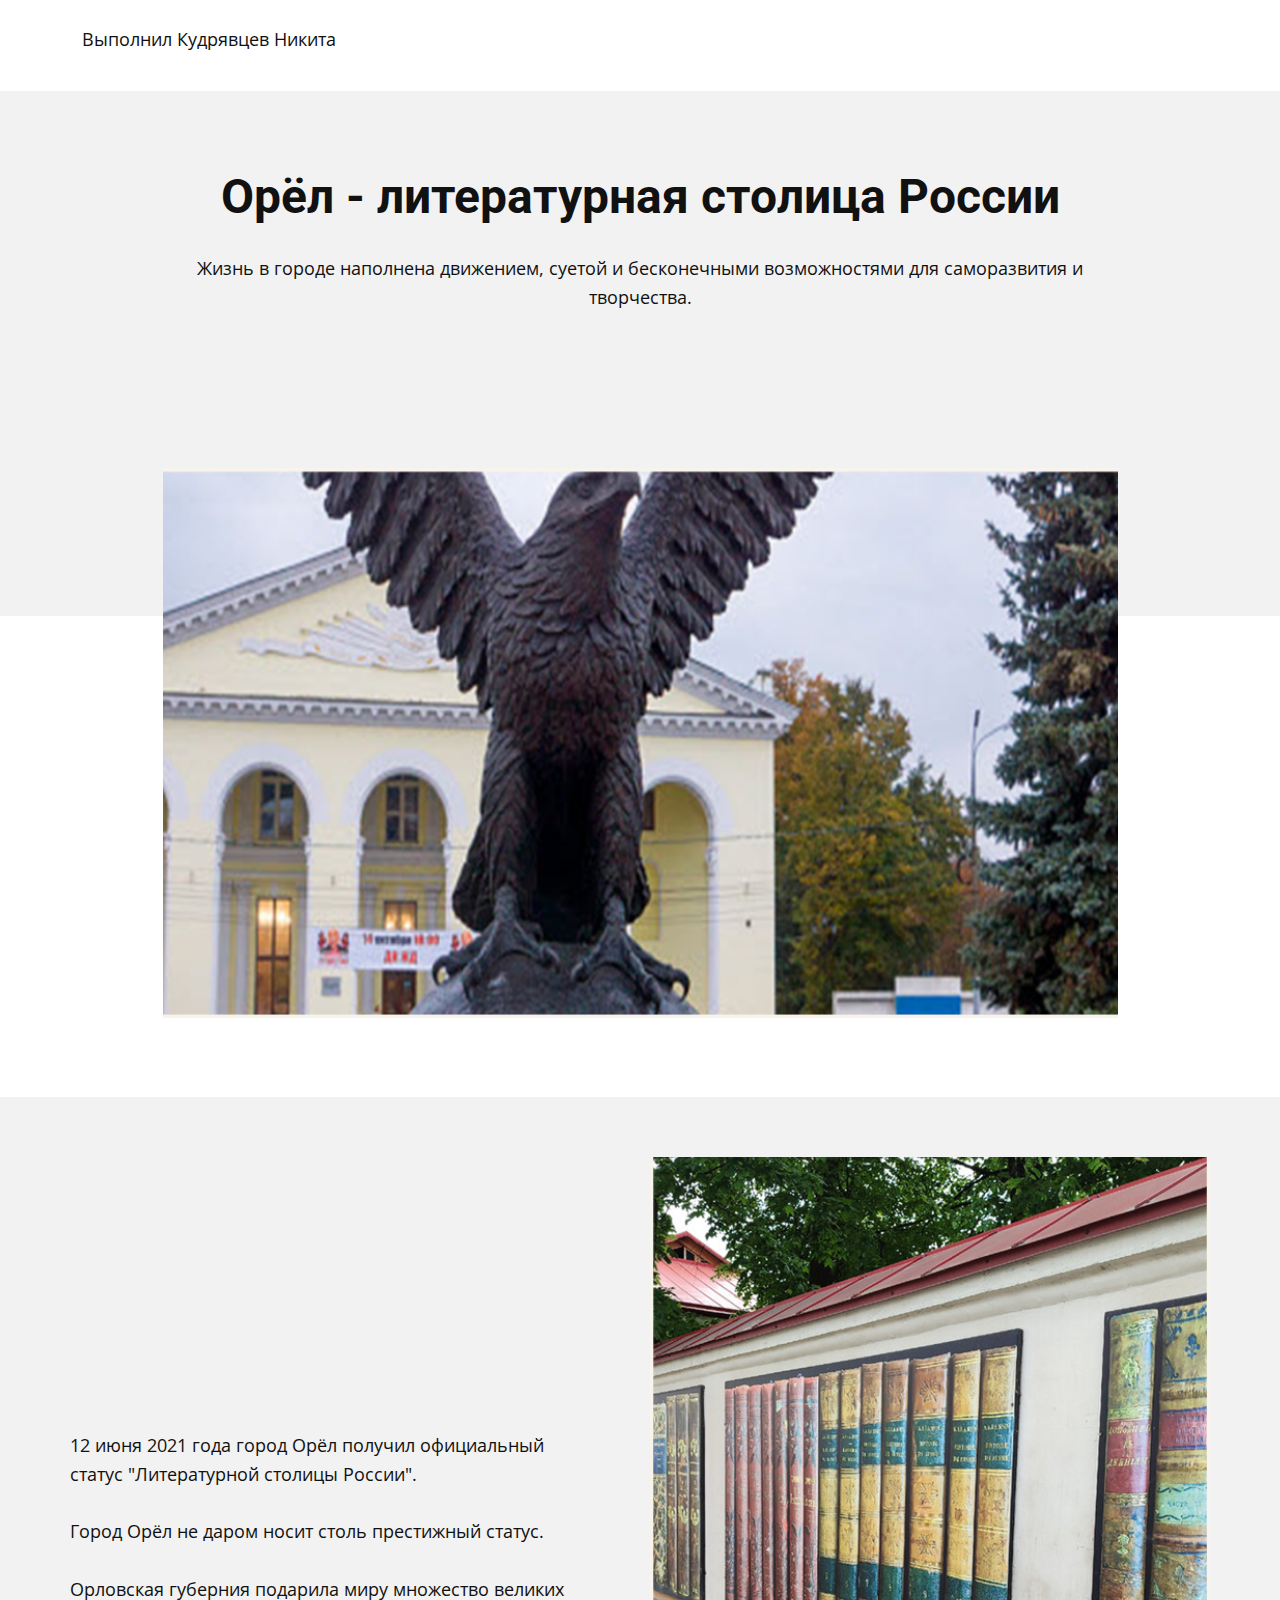
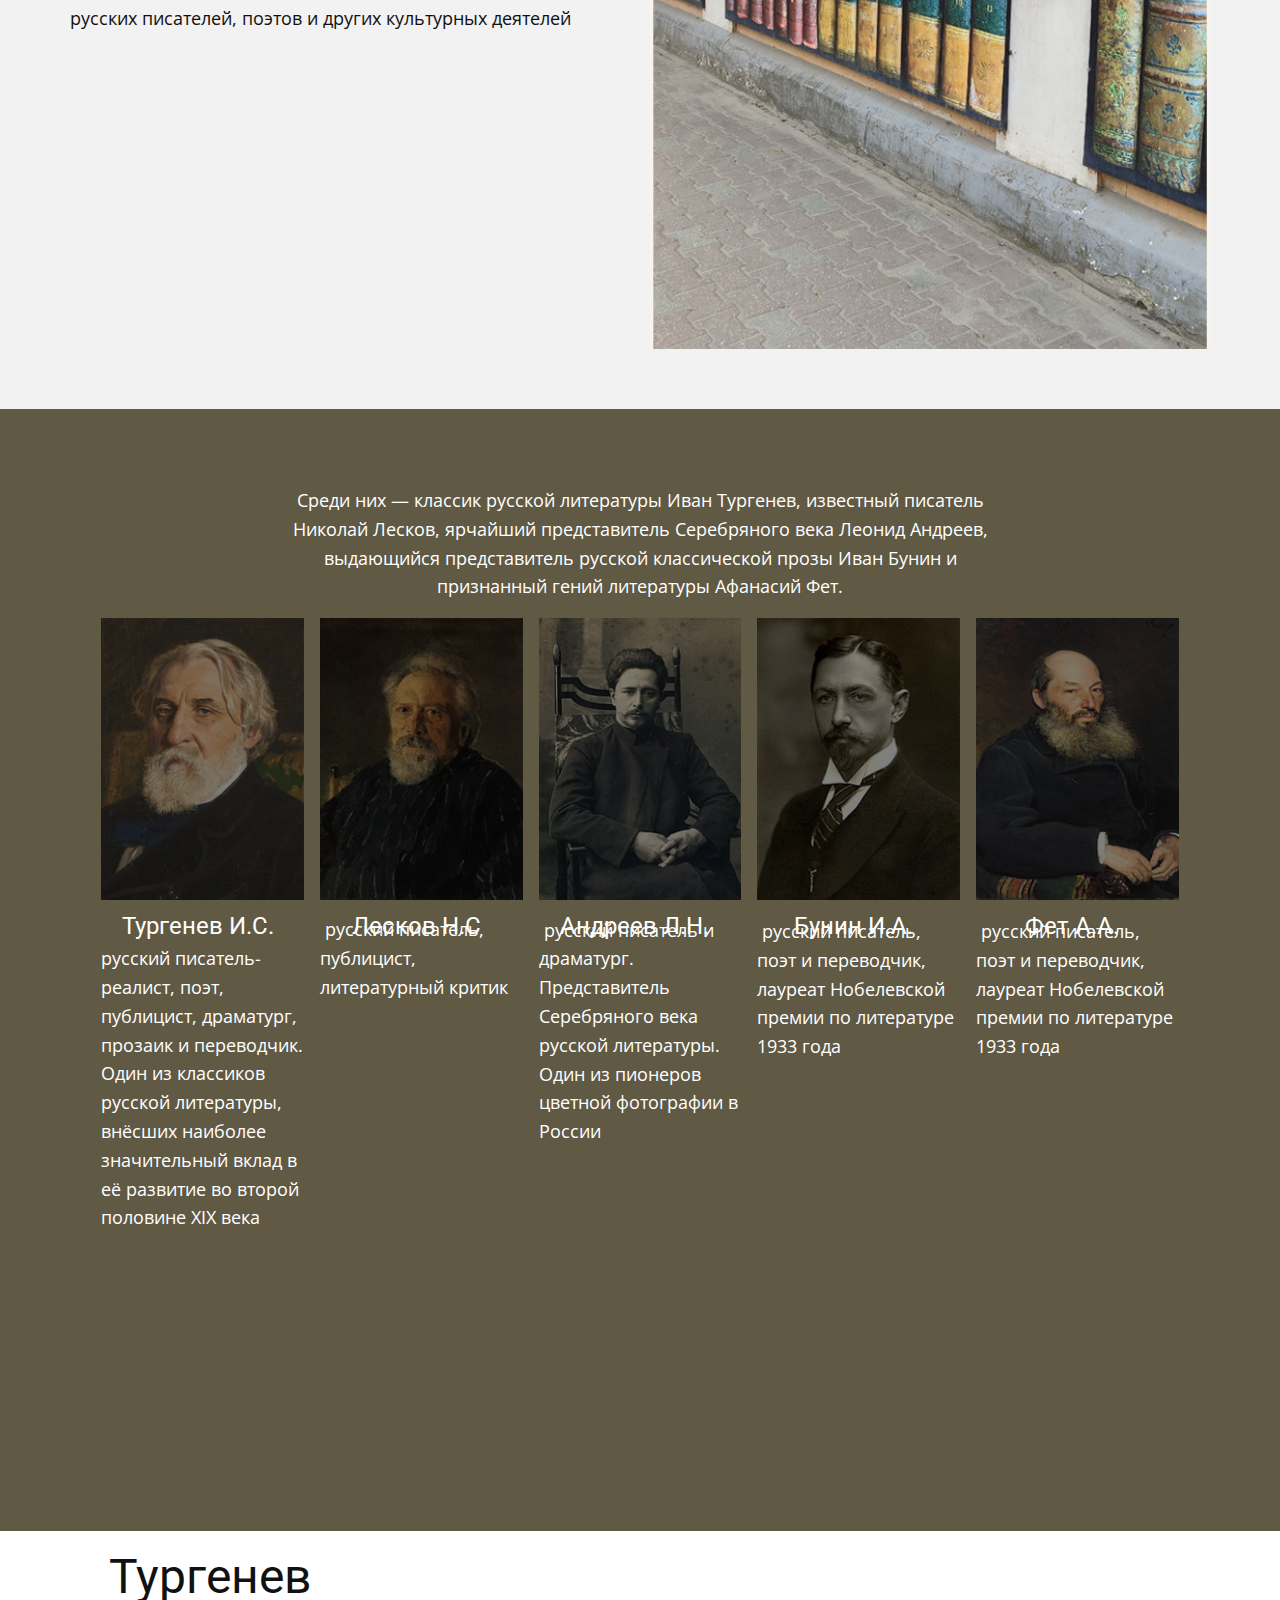
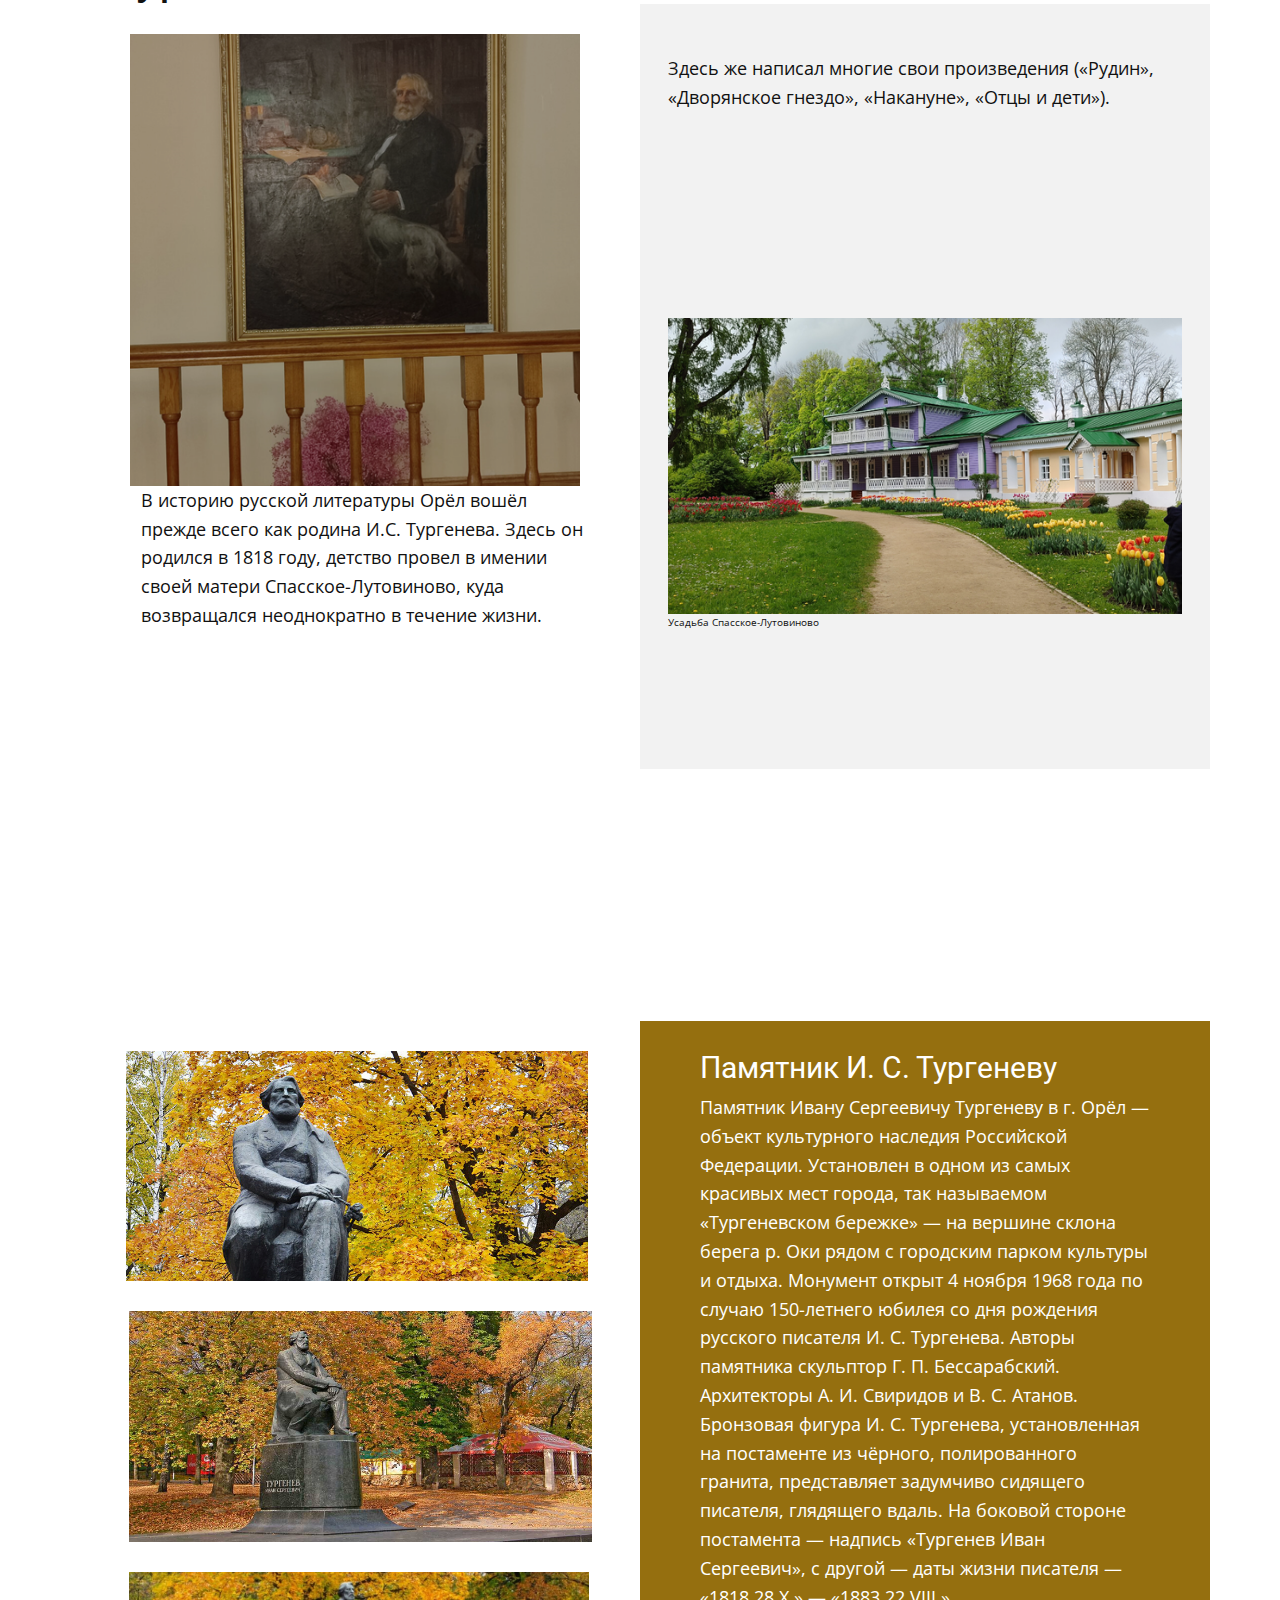
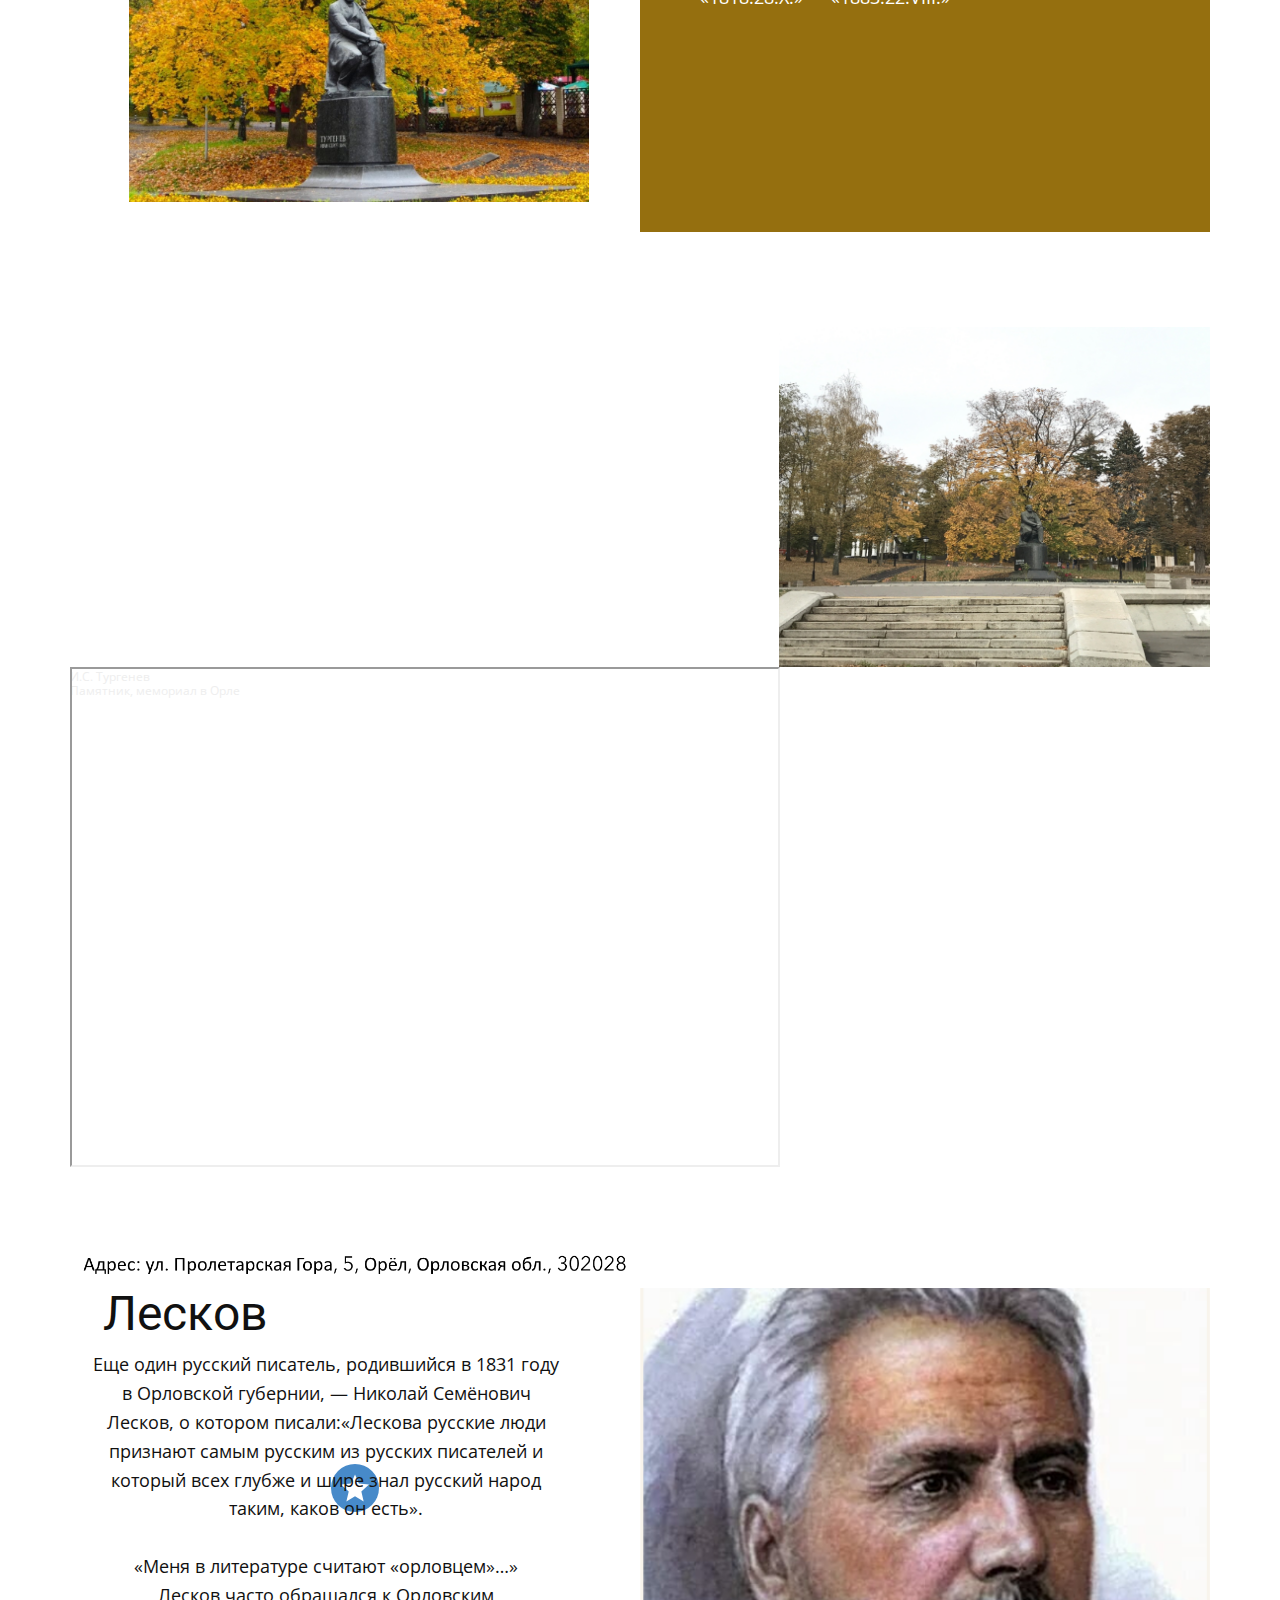
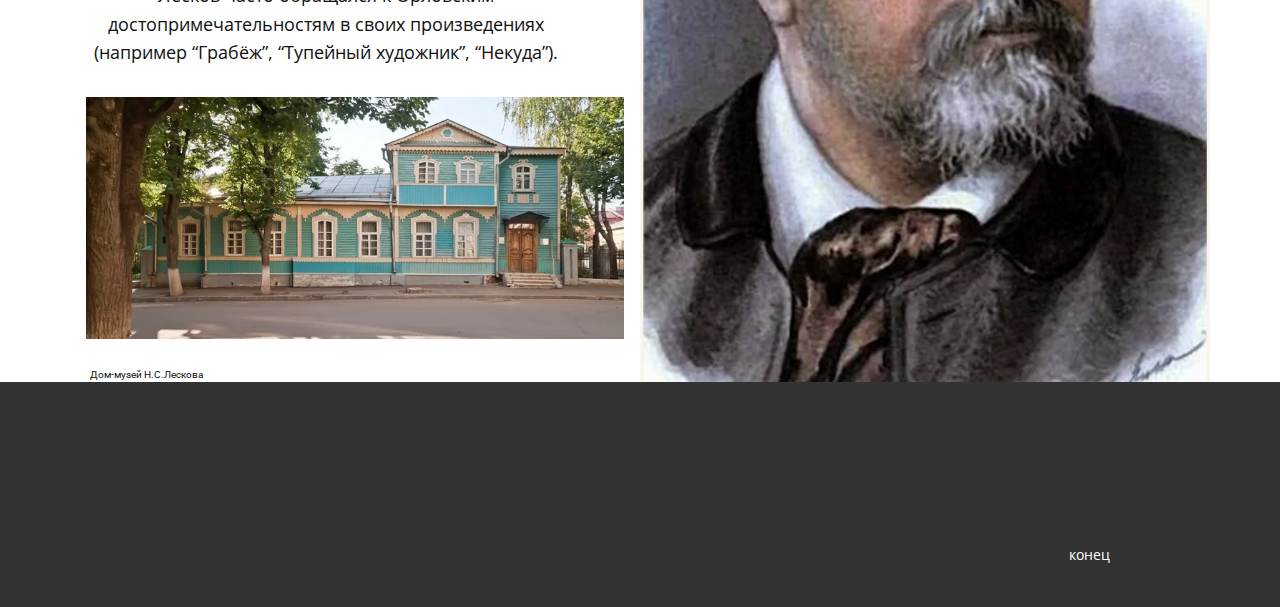
==== index.html @ 9ecb6147 "Add files via upload" ====
<!DOCTYPE html>
<html style="font-size: 16px;" lang="ru"><head>
    <meta name="viewport" content="width=device-width, initial-scale=1.0">
    <meta charset="utf-8">
    <meta name="keywords" content="Живой город, Городской пейзаж, Исторический центр, Testimonials, Key Features, Городские достопримечательности, Жизнь в городе, Уютный городок, Our Amazing Team, Our Clients, Get in touch">
    <meta name="description" content="">
    <title>Страница 2</title>
    <link rel="stylesheet" href="cc.css" media="screen">
<link rel="stylesheet" href="index.css" media="screen">
    <script class="u-script" type="text/javascript" src="jquery.js" defer=""></script>
    <script class="u-script" type="text/javascript" src="nicepage.js" defer=""></script>
    <meta name="generator" content="Nicepage 6.20.0, nicepage.com">
    <link id="u-theme-google-font" rel="stylesheet" href="https://fonts.googleapis.com/css?family=Roboto:100,100i,300,300i,400,400i,500,500i,700,700i,900,900i|Open+Sans:300,300i,400,400i,500,500i,600,600i,700,700i,800,800i">
    
    
    
    
    
    
    
    
    
    <script type="application/ld+json">{
		"@context": "http://schema.org",
		"@type": "Organization",
		"name": ""
}</script>
    <meta name="theme-color" content="#478ac9">
    <meta property="og:title" content="Страница 2">
    <meta property="og:type" content="website">
  <meta data-intl-tel-input-cdn-path="intlTelInput/"></head>
  <body data-home-page="Страница-2.html" data-home-page-title="Страница 2" data-path-to-root="./" data-include-products="false" class="u-body u-xl-mode" data-lang="ru"><header class="u-clearfix u-header u-header" id="sec-9b53"><div class="u-clearfix u-sheet u-sheet-1">
        <nav class="u-menu u-menu-dropdown u-offcanvas u-menu-1">
          <div class="menu-collapse" style="font-size: 1rem; letter-spacing: 0px;">
            <a class="u-button-style u-custom-left-right-menu-spacing u-custom-padding-bottom u-custom-top-bottom-menu-spacing u-nav-link u-text-active-palette-1-base u-text-hover-palette-2-base" href="#">
              <svg class="u-svg-link" viewBox="0 0 24 24"><use xlink:href="#menu-hamburger"></use></svg>
              <svg class="u-svg-content" version="1.1" id="menu-hamburger" viewBox="0 0 16 16" x="0px" y="0px" xmlns:xlink="http://www.w3.org/1999/xlink" xmlns="http://www.w3.org/2000/svg"><g><rect y="1" width="16" height="2"></rect><rect y="7" width="16" height="2"></rect><rect y="13" width="16" height="2"></rect>
</g></svg>
            </a>
          </div>
          <div class="u-nav-container"></div>
          <div class="u-nav-container-collapse">
            <div class="u-black u-container-style u-inner-container-layout u-opacity u-opacity-95 u-sidenav">
              <div class="u-inner-container-layout u-sidenav-overflow">
                <div class="u-menu-close"></div>
                <ul class="u-align-center u-nav u-popupmenu-items u-unstyled u-nav-1"><li class="u-nav-item"><a class="u-button-style u-nav-link" href="./">Страница 2</a>
</li></ul>
              </div>
            </div>
            <div class="u-black u-menu-overlay u-opacity u-opacity-70"></div>
          </div>
        </nav>
        <p class="u-text u-text-default u-text-1">Выполнил Кудрявцев Никита<br>
        </p>
      </div></header> 
    <section class="u-clearfix u-container-align-center u-valign-top-lg u-valign-top-md u-valign-top-xl u-valign-top-xs u-section-1" id="sec-3ca1">
      <div class="custom-expanded u-align-center u-container-align-center u-container-style u-expanded-width-lg u-expanded-width-xl u-grey-5 u-group u-group-1">
        <div class="u-container-layout u-container-layout-1">
          <h1 class="u-align-center u-text u-text-1">Орёл - литературная столица России </h1>
          <p class="u-align-center u-text u-text-2">Жизнь в городе наполнена движением, суетой и бесконечными возможностями для саморазвития и творчества.</p>
        </div>
      </div>
      <img class="u-image u-image-default u-image-1" alt="" src="images/image.png" data-image-width="1583" data-image-height="477">
    </section>
    <section class="u-clearfix u-container-align-center u-grey-5 u-section-2" id="sec-abd9">
      <div class="u-clearfix u-sheet u-valign-middle u-sheet-1">
        <div class="data-layout-selected u-clearfix u-expanded-width u-gutter-20 u-layout-wrap u-layout-wrap-1">
          <div class="u-layout">
            <div class="u-layout-row">
              <div class="u-size-24-lg u-size-30-xl u-size-60-md u-size-60-sm u-size-60-xs">
                <div class="u-layout-col">
                  <div class="u-container-align-left u-container-style u-layout-cell u-size-60 u-layout-cell-1">
                    <div class="u-container-layout u-container-layout-1">
                      <p class="u-align-left u-text u-text-1"> 12 июня 2021 года город Орёл
получил официальный статус&nbsp;"Литературной столицы России".<br>
                        <br>Город
Орёл не даром носит столь престижный статус.<br>
                        <br>Орловская губерния подарила миру множество великих русских писателей,
поэтов и других культурных деятелей<br>
                      </p>
                    </div>
                  </div>
                </div>
              </div>
              <div class="u-size-30-xl u-size-36-lg u-size-60-md u-size-60-sm u-size-60-xs">
                <div class="u-layout-col">
                  <div class="u-container-align-center u-container-style u-image u-layout-cell u-size-60 u-image-1" data-image-width="540" data-image-height="827">
                    <div class="u-container-layout u-container-layout-2"></div>
                  </div>
                </div>
              </div>
            </div>
          </div>
        </div>
      </div>
    </section>
    <section class="u-align-center u-clearfix u-container-align-center u-custom-color-1 u-section-3" id="carousel_790e">
      <div class="u-clearfix u-sheet u-sheet-1">
        <p class="u-align-center u-text u-text-1"> Среди
них — классик русской литературы Иван Тургенев, известный писатель Николай
Лесков, ярчайший представитель Серебряного века Леонид Андреев, выдающийся
представитель русской классической прозы Иван Бунин и признанный гений
литературы Афанасий Фет.<br>
        </p>
        <div class="custom-expanded u-list u-list-1">
          <div class="u-repeater u-repeater-1">
            <div class="u-container-align-left u-container-style u-image u-list-item u-repeater-item u-shading u-image-1" data-image-width="202" data-image-height="279">
              <div class="u-container-layout u-similar-container u-container-layout-1"></div>
            </div>
            <div class="u-container-align-left u-container-style u-image u-list-item u-repeater-item u-shading u-image-2" data-image-width="217" data-image-height="278">
              <div class="u-container-layout u-similar-container u-container-layout-2"></div>
            </div>
            <div class="u-container-align-left u-container-style u-image u-list-item u-repeater-item u-shading u-image-3" data-image-width="237" data-image-height="279">
              <div class="u-container-layout u-similar-container u-container-layout-3"></div>
            </div>
            <div class="u-container-align-left u-container-style u-image u-list-item u-repeater-item u-shading u-image-4" data-image-width="213" data-image-height="279">
              <div class="u-container-layout u-similar-container u-container-layout-4"></div>
            </div>
            <div class="u-container-align-left u-container-style u-image u-list-item u-repeater-item u-shading u-image-5" data-image-width="242" data-image-height="273">
              <div class="u-container-layout u-similar-container u-container-layout-5"></div>
            </div>
          </div>
        </div>
        <div class="u-list u-list-2">
          <div class="u-repeater u-repeater-2">
            <div class="u-container-style u-list-item u-repeater-item">
              <div class="u-container-layout u-similar-container u-valign-top u-container-layout-6">
                <h4 class="u-align-left u-custom-item u-text u-text-default u-text-2"> Тургенев И.С.</h4>
              </div>
            </div>
            <div class="u-container-style u-list-item u-repeater-item">
              <div class="u-container-layout u-similar-container u-valign-top u-container-layout-7">
                <h4 class="u-align-left u-custom-item u-text u-text-default u-text-3">Лесков Н.С </h4>
              </div>
            </div>
            <div class="u-container-style u-list-item u-repeater-item">
              <div class="u-container-layout u-similar-container u-valign-top u-container-layout-8">
                <h4 class="u-align-left u-custom-item u-text u-text-default u-text-4"> Андреев Л.Н.</h4>
              </div>
            </div>
            <div class="u-container-style u-list-item u-repeater-item">
              <div class="u-container-layout u-similar-container u-valign-top u-container-layout-9">
                <h4 class="u-align-left u-custom-item u-text u-text-default u-text-5"> Бунин И.А.</h4>
              </div>
            </div>
            <div class="u-container-style u-list-item u-repeater-item">
              <div class="u-container-layout u-similar-container u-valign-top u-container-layout-10">
                <h4 class="u-align-left u-custom-item u-text u-text-default u-text-6"> Фет А.А.</h4>
              </div>
            </div>
          </div>
        </div>
        <p class="u-align-left u-text u-text-7"> русский писатель-реалист, поэт, публицист, драматург, прозаик и
переводчик. Один из классиков русской литературы, внёсших наиболее значительный
вклад в её развитие во второй половине XIX века</p>
        <p class="u-align-left u-text u-text-8">&nbsp;русский писатель, публицист,
литературный критик </p>
        <p class="u-align-left u-text u-text-9"> &nbsp;русский писатель и драматург.
Представитель Серебряного века русской литературы. Один из пионеров цветной
фотографии в России</p>
        <p class="u-align-left u-text u-text-10"> &nbsp;русский писатель, поэт и
переводчик, лауреат Нобелевской премии по литературе 1933 года</p>
        <p class="u-align-left u-text u-text-11"> &nbsp;русский писатель, поэт и
переводчик, лауреат Нобелевской премии по литературе 1933 года</p>
      </div>
    </section>
    <section class="u-clearfix u-section-4" id="sec-0951">
      <div class="u-clearfix u-sheet u-sheet-1">
        <h2 class="u-align-left u-text u-text-default u-text-1">Тургенев</h2>
        <div class="data-layout-selected u-clearfix u-expanded-width u-gutter-0 u-layout-wrap u-layout-wrap-1">
          <div class="u-layout" style="">
            <div class="u-layout-row" style="">
              <div class="u-align-left u-container-align-left u-container-style u-layout-cell u-left-cell u-size-30 u-size-xs-60 u-layout-cell-1" src="">
                <div class="u-container-layout u-container-layout-1" src="">
                  <img class="u-expanded-width u-image u-image-1" src="images/image7.png" data-image-width="485" data-image-height="646">
                </div>
              </div>
              <div class="u-align-left u-container-align-left u-container-style u-grey-5 u-layout-cell u-right-cell u-size-30 u-size-xs-60 u-layout-cell-2">
                <div class="u-container-layout u-container-layout-2">
                  <p class="u-align-left u-text u-text-2"> Здесь же написал многие свои произведения
(«Рудин», «Дворянское гнездо», «Накануне», «Отцы и дети»).</p>
                  <img class="u-expanded-width u-image u-image-default u-image-2" src="images/image8.png" alt="" data-image-width="596" data-image-height="447">
                  <p class="u-align-left u-text u-text-3"> Усадьба Спасское-Лутов​иново</p>
                </div>
              </div>
            </div>
          </div>
        </div>
        <p class="u-align-left u-text u-text-4"> В историю русской литературы Орёл
вошёл прежде всего как родина&nbsp;И.С. Тургенева. Здесь он родился в 1818
году, детство провел в имении своей матери Спасское-Лутовиново, куда возвращался неоднократно в
течение жизни.</p>
      </div>
    </section>
    <section class="u-align-center u-clearfix u-container-align-center u-section-5" id="sec-5220">
      <div class="u-clearfix u-sheet u-sheet-1">
        <div class="data-layout-selected u-clearfix u-expanded-width u-gutter-0 u-layout-wrap u-layout-wrap-1">
          <div class="u-layout" style="">
            <div class="u-layout-row" style="">
              <div class="u-align-left u-container-align-left u-container-style u-layout-cell u-left-cell u-size-30 u-size-xs-60 u-layout-cell-1" src="">
                <div class="u-container-layout u-valign-top u-container-layout-1" src="">
                  <img class="custom-expanded u-image u-image-1" src="images/image9.png" data-image-width="806" data-image-height="401">
                  <img class="u-image u-image-default u-image-2" src="images/image10.png" alt="" data-image-width="806" data-image-height="410">
                  <img class="u-image u-image-default u-image-3" src="images/image11.png" alt="" data-image-width="1200" data-image-height="797">
                </div>
              </div>
              <div class="u-align-left u-container-align-left u-container-style u-custom-color-2 u-layout-cell u-right-cell u-size-30 u-size-xs-60 u-layout-cell-2">
                <div class="u-container-layout u-container-layout-2">
                  <h2 class="u-align-left u-text u-text-default u-text-1">Памятник
И. С. Тургеневу </h2>
                  <p class="u-align-left u-text u-text-2"> Пaмятник Ивану Сергеевичу Тургеневу
в г. Орёл — объект культурного наследия Российской Федерации.
Установлен в одном из самых
красивых мест города, так называемом «Тургеневском бережке» — на вершине склона
берега р. Оки рядом с городским парком культуры и отдыха.
Монумент открыт 4 ноября 1968
года по случаю 150-летнего юбилея со дня рождения русского писателя И. С.
Тургенева.
Авторы памятника скульптор Г. П.
Бессарабский. Архитекторы А. И. Свиридов и В. С. Атанов.
Бронзовая фигура И. С. Тургенева,
установленная на постаменте из чёрного, полированного гранита, представляет
задумчиво сидящего писателя, глядящего вдаль.
На боковой стороне постамента —
надпись «Тургенев Иван Сергеевич», с другой — даты жизни писателя —
«1818.28.X.» — «1883.22.VIII.»</p>
                </div>
              </div>
            </div>
          </div>
        </div>
      </div>
    </section>
    <section class="u-align-center u-clearfix u-container-align-center u-section-6" id="sec-da95">
      <div class="u-clearfix u-sheet u-valign-top u-sheet-1">
        <img class="u-image u-image-default u-image-1" src="images/image13.png" alt="" data-image-width="872" data-image-height="766">
        <p class="u-align-left u-text u-text-default u-text-1"></p>
        <div style="position: relative; overflow: hidden; margin-left: 0px; margin-right: auto;">
          <a href="https://yandex.ru/maps/org/i_s_turgenev/51204001195/?utm_medium=mapframe&amp;utm_source=maps" style="color:#eee;font-size:12px;position:absolute;top:0px;">И.С. Тургенев</a>
          <a href="https://yandex.ru/maps/10/orel/category/monument_memorial/137236877779/?utm_medium=mapframe&amp;utm_source=maps" style="color:#eee;font-size:12px;position:absolute;top:14px;">Памятник, мемориал в Орле</a>
          <iframe src="https://yandex.ru/map-widget/v1/org/i_s_turgenev/51204001195/?ll=36.069757%2C52.973796&amp;z=16" width="710" height="500" frameborder="1" allowfullscreen="true" style="position:relative;"></iframe>
        </div>
        <p style="margin-left: 0px; margin-right: auto;"></p>
        <img class="u-image u-image-contain u-image-default u-image-2" src="images/image12.png" alt="" data-image-width="1069" data-image-height="81">
      </div>
    </section>
    <section class="u-clearfix u-container-align-center u-section-7" id="sec-0b97">
      <div class="u-clearfix u-sheet u-sheet-1">
        <div class="data-layout-selected u-clearfix u-expanded-width u-gutter-0 u-layout-wrap u-layout-wrap-1">
          <div class="u-layout" style="">
            <div class="u-layout-row" style="">
              <div class="u-align-center u-container-align-center u-container-style u-layout-cell u-left-cell u-size-30 u-size-xs-60 u-white u-layout-cell-1" src="">
                <div class="u-container-layout u-container-layout-1">
                  <h2 class="u-align-center u-text u-text-1">Лесков </h2><span class="u-align-center u-icon u-icon-circle u-palette-1-base u-icon-1"><svg class="u-svg-link" preserveAspectRatio="xMidYMin slice" viewBox="0 0 32 32" style=""><use xmlns:xlink="http://www.w3.org/1999/xlink" xlink:href="#svg-0521"></use></svg><svg class="u-svg-content" viewBox="0 0 32 32" id="svg-0521"><g><path d="M20.388,10.918L32,12.118l-8.735,7.749L25.914,31.4l-9.893-6.088L6.127,31.4l2.695-11.533L0,12.118 l11.547-1.2L16.026,0.6L20.388,10.918z"></path>
</g></svg>
                
                
              </span>
                  <p class="u-align-center u-text u-text-2"> Еще один русский писатель, родившийся в
1831 году в Орловской губернии, —&nbsp;Николай Семёнович Лесков, о котором писали:«Лескова русские люди признают самым русским из
русских писателей и который всех глубже и шире знал русский народ таким, каков
он есть».<br>
                    <br>«Меня в литературе считают «орловцем»…»<br> Лесков часто обращался к Орловским достопримечательностям в своих произведениях (например “Грабёж”, “Тупейный художник”, “Некуда”).<br>
                  </p>
                  <img class="u-image u-image-default u-image-1" src="images/image15.png" alt="" data-image-width="752" data-image-height="452">
                  <h6 class="u-align-center u-text u-text-3"> Дом-музей Н.С.Лескова</h6>
                </div>
              </div>
              <div class="u-align-center u-container-align-center u-container-style u-image u-layout-cell u-right-cell u-size-30 u-size-xs-60 u-image-2" src="" data-image-width="540" data-image-height="827">
                <div class="u-container-layout u-valign-middle u-container-layout-2" src=""></div>
              </div>
            </div>
          </div>
        </div>
      </div>
    </section>
    
    
    
    <footer class="u-align-center u-clearfix u-footer u-grey-80 u-footer" id="sec-6a31"><div class="u-clearfix u-sheet u-sheet-1">
        <p class="u-small-text u-text u-text-variant u-text-1">конец<br>
          
</body></html>
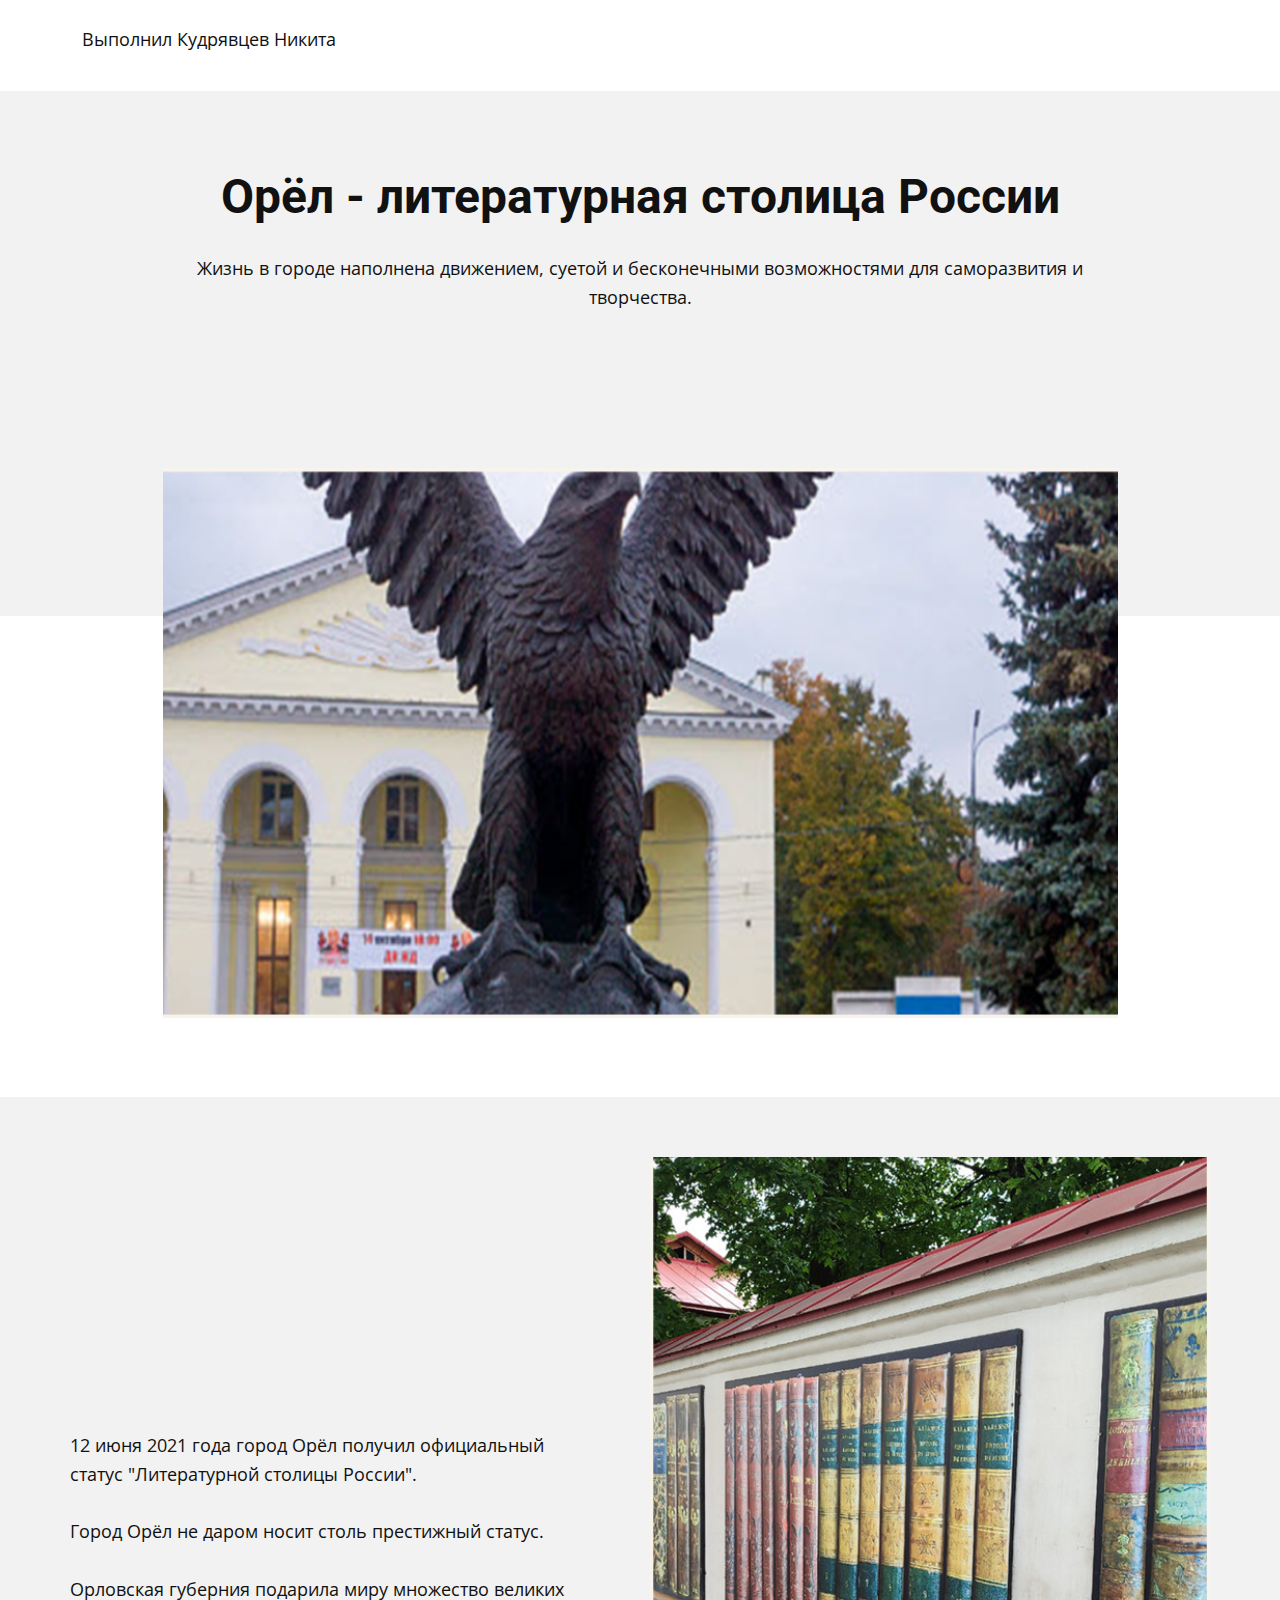
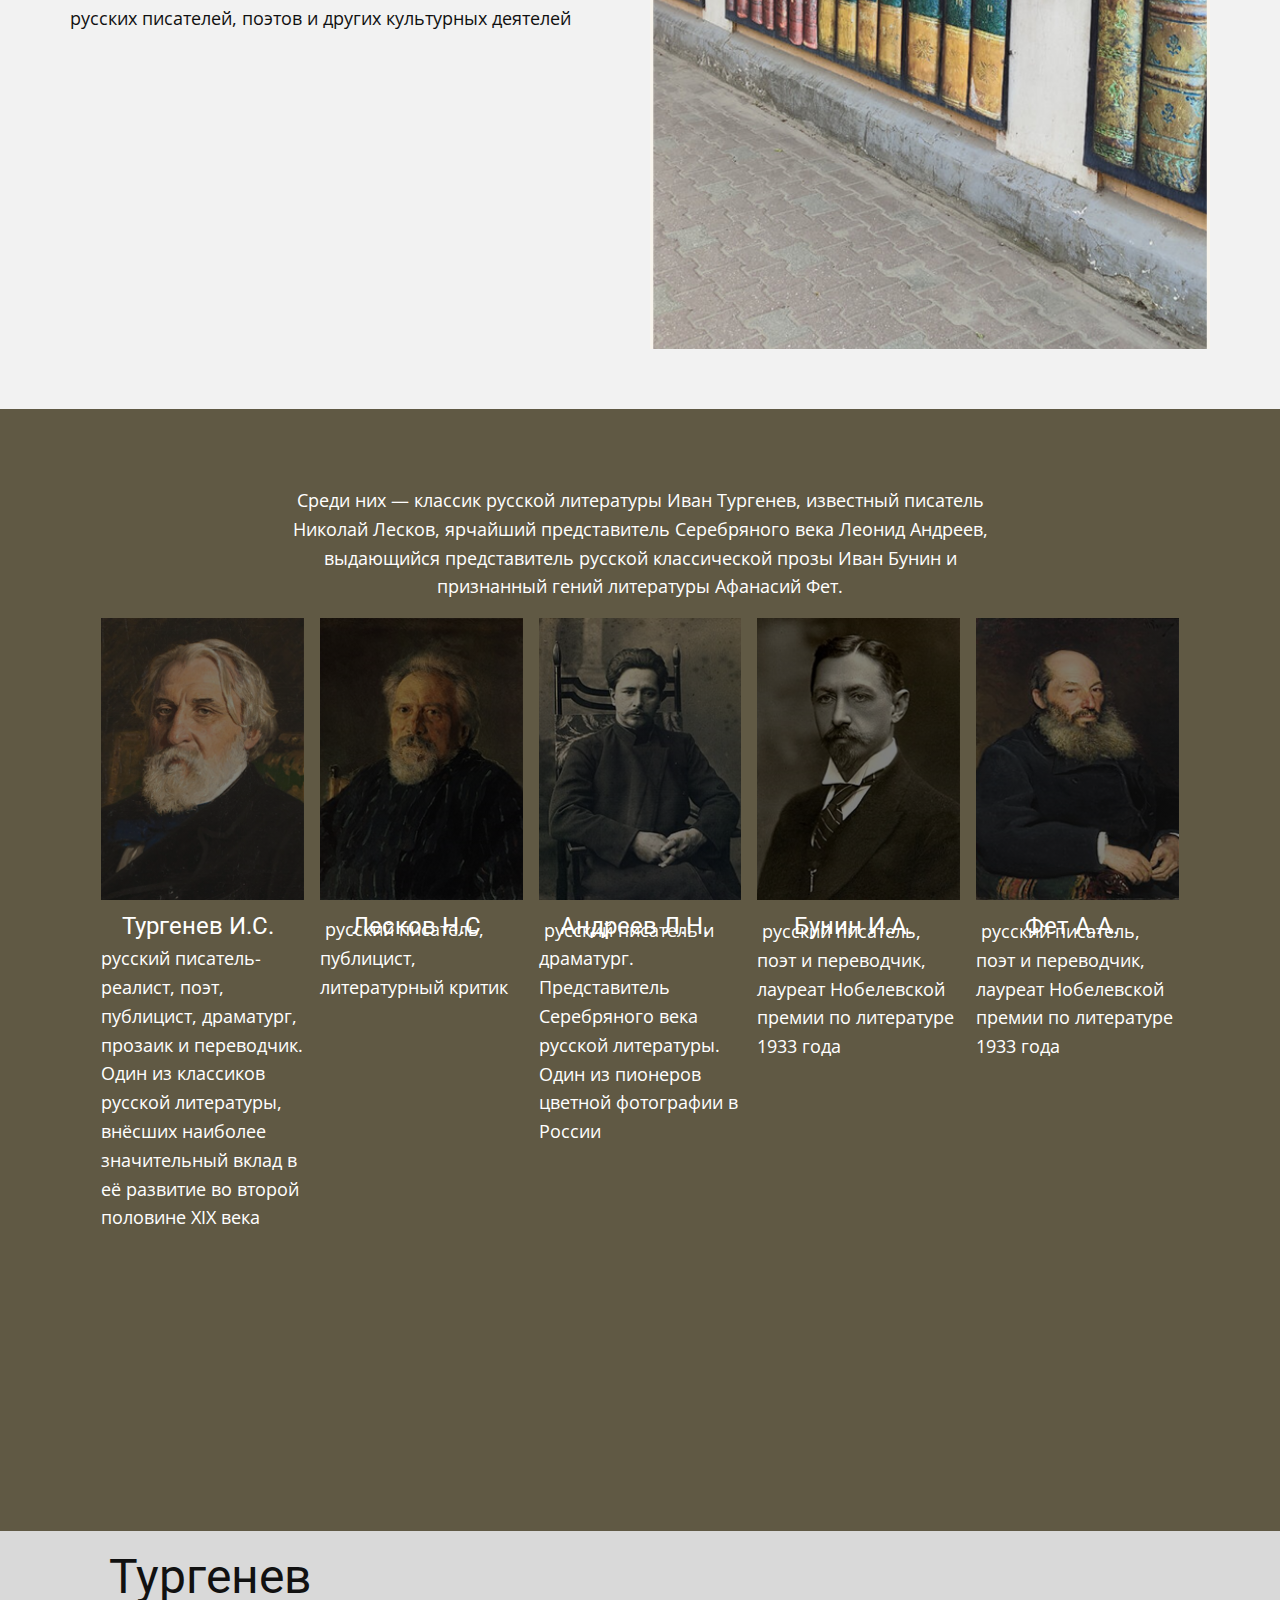
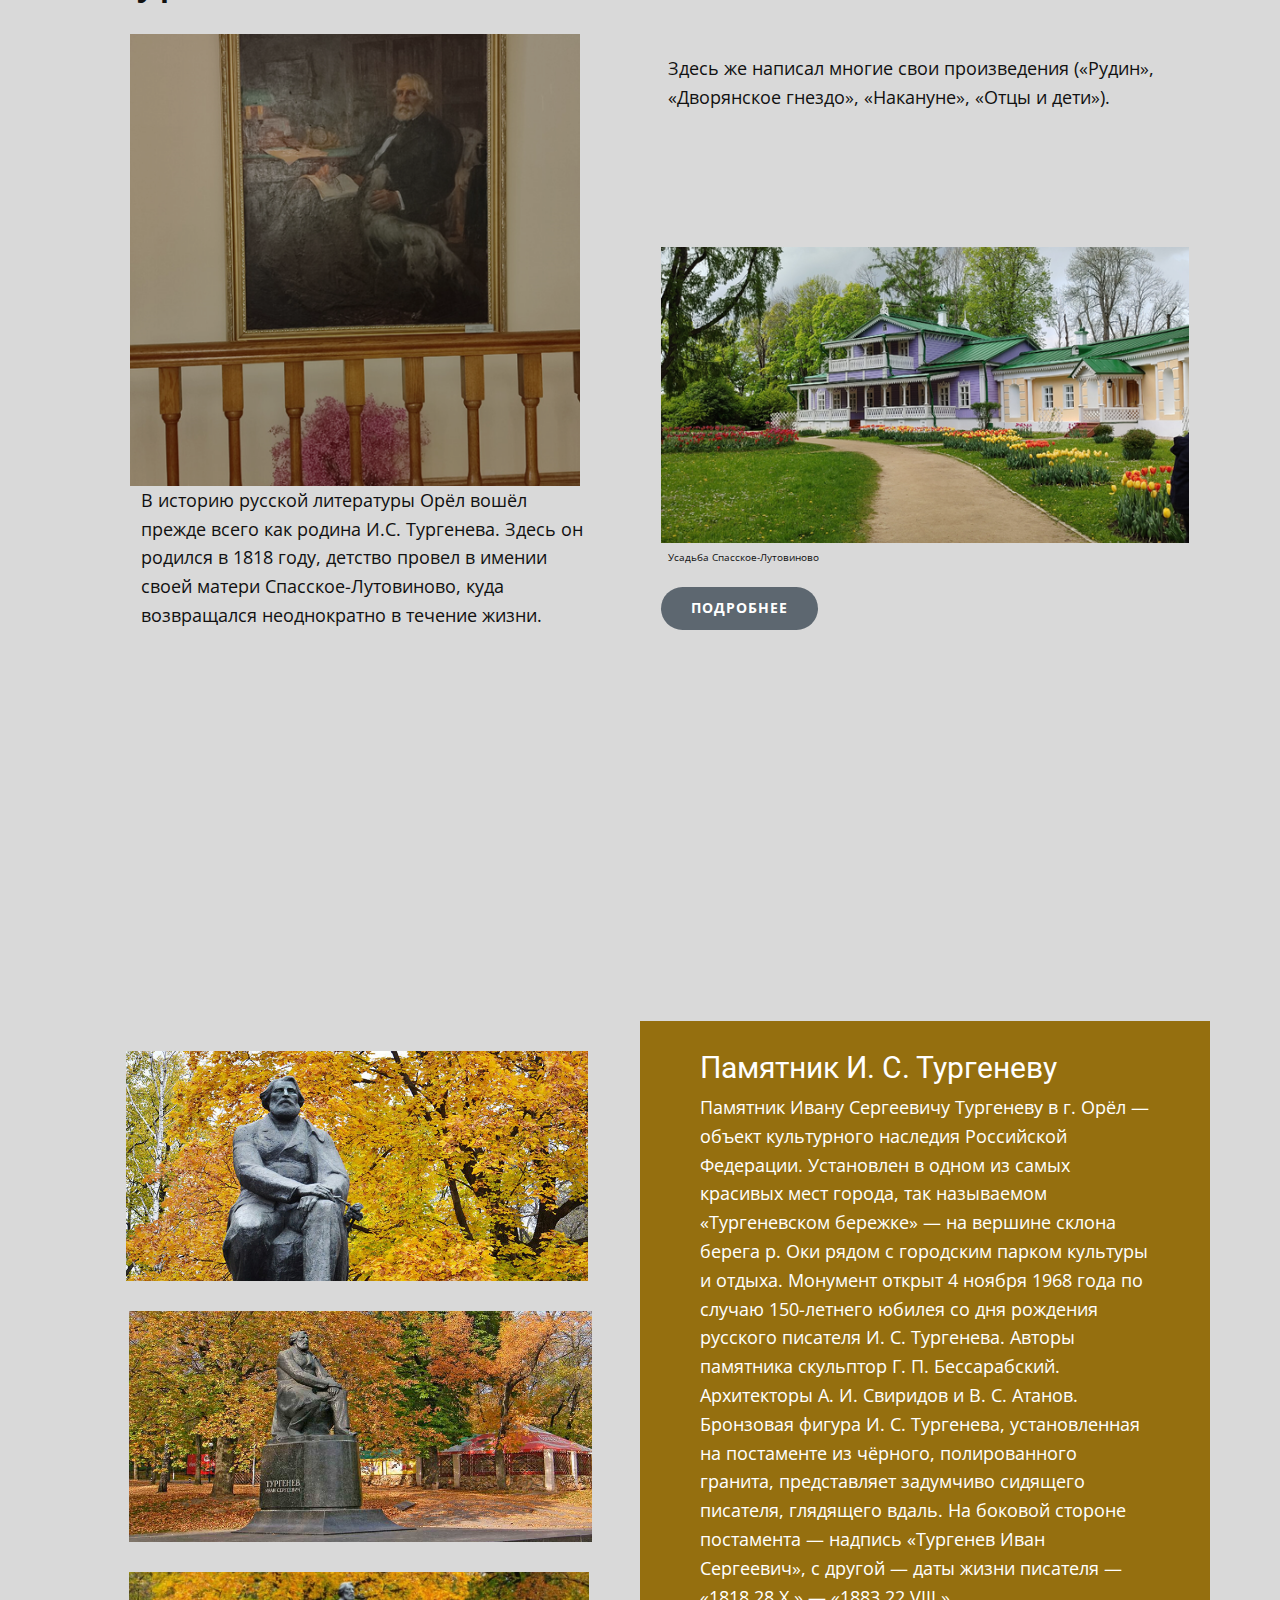
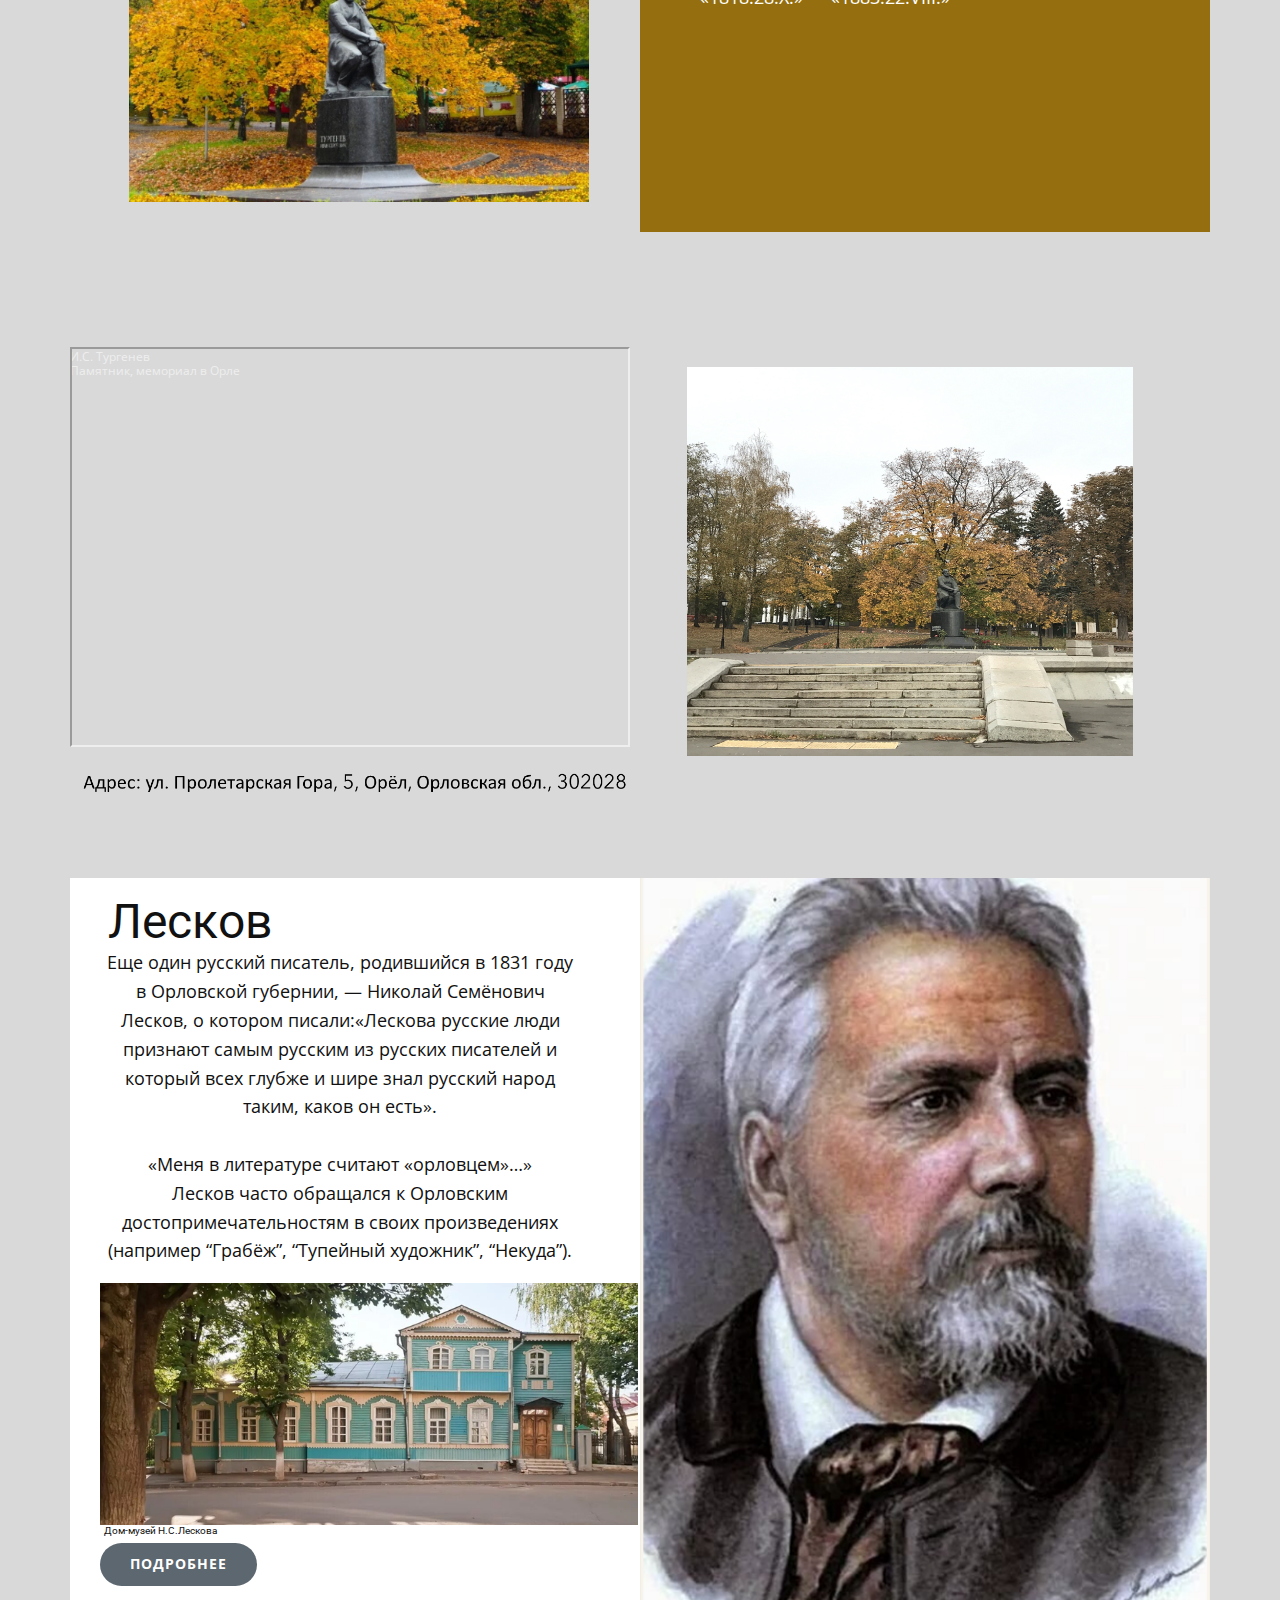
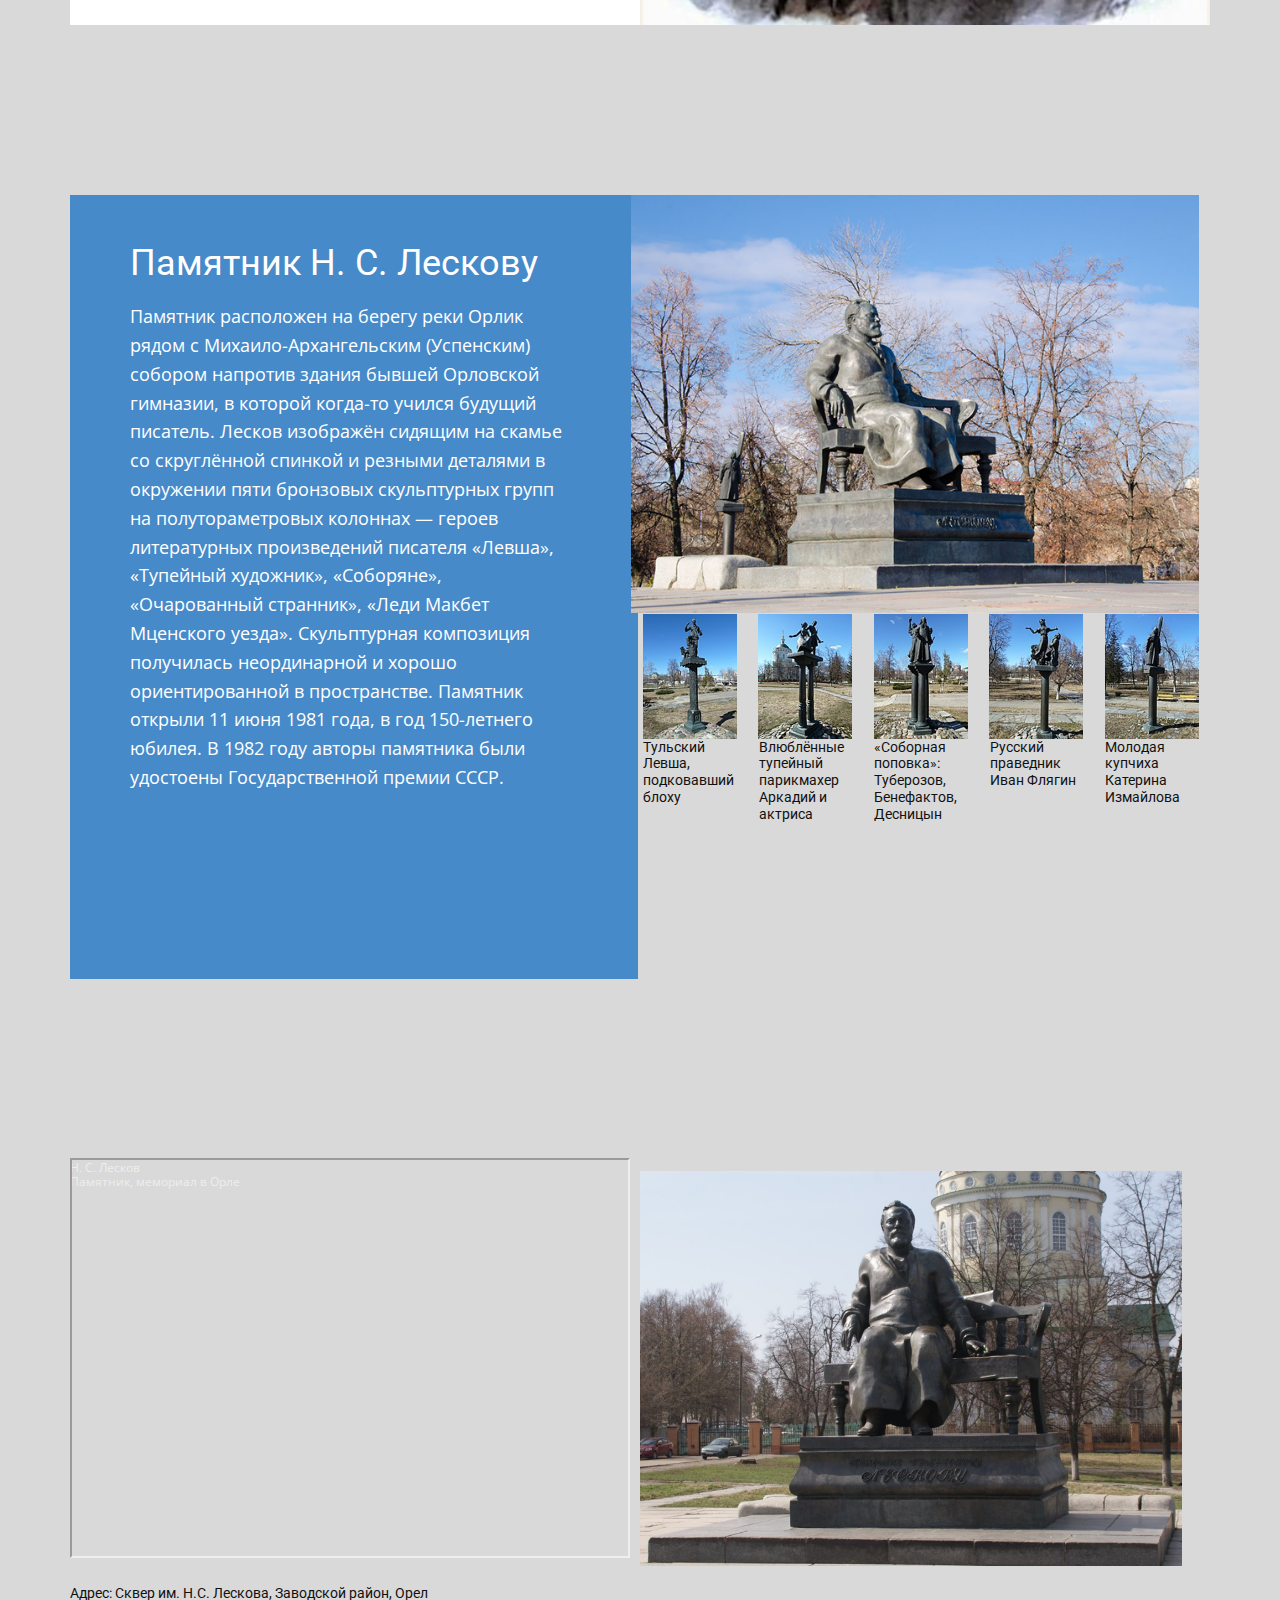
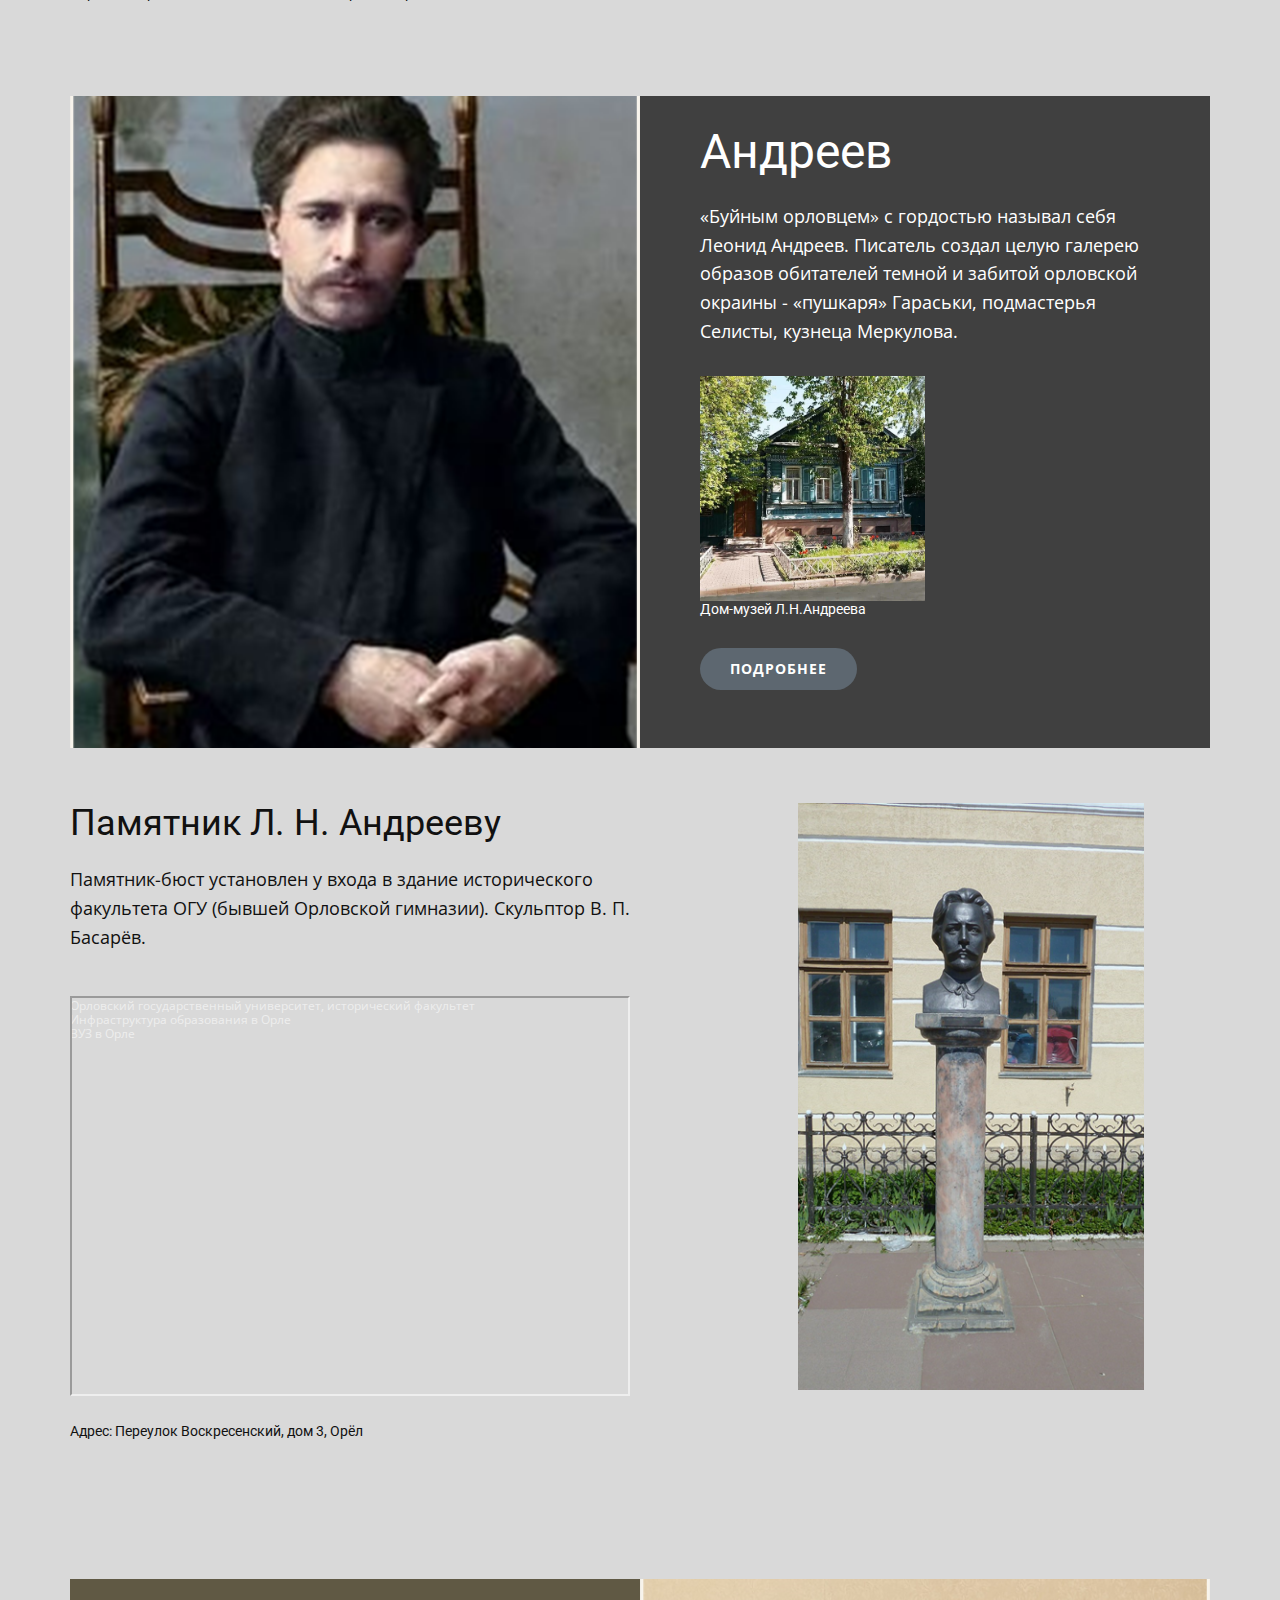
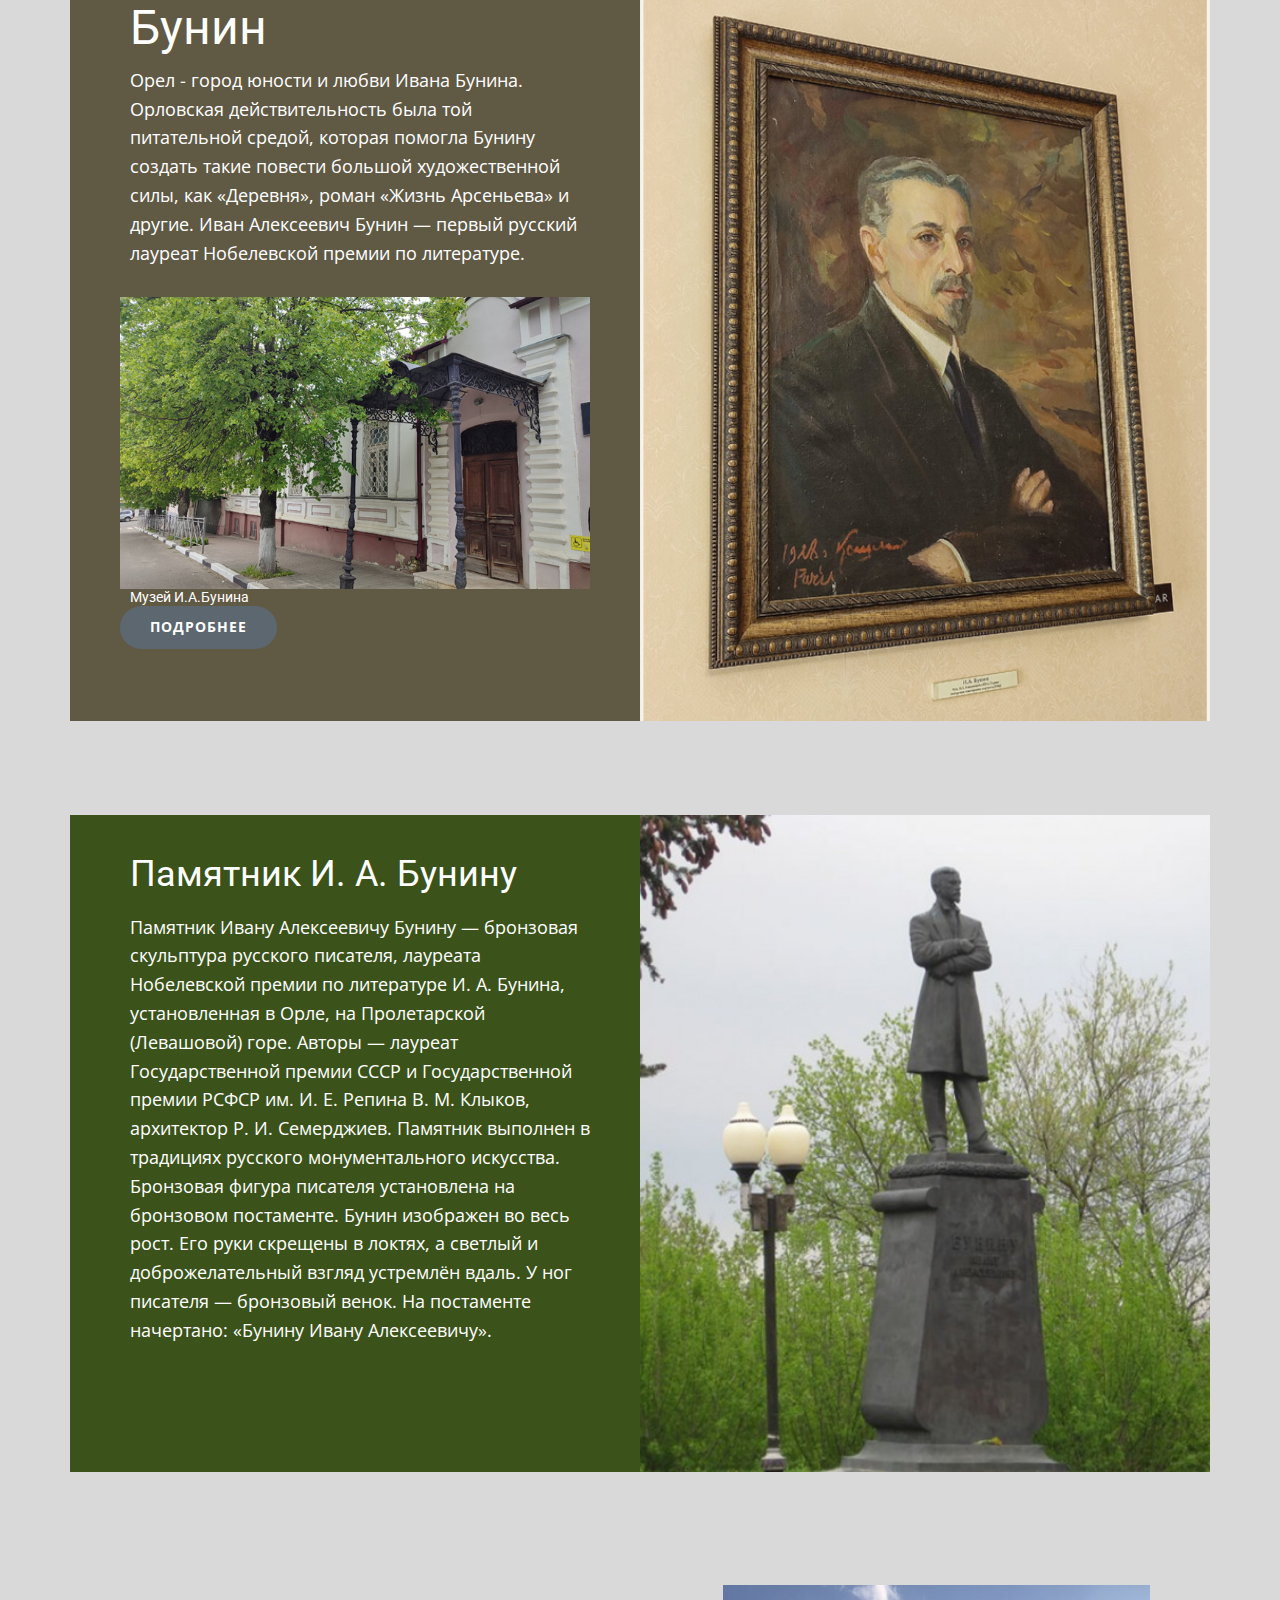
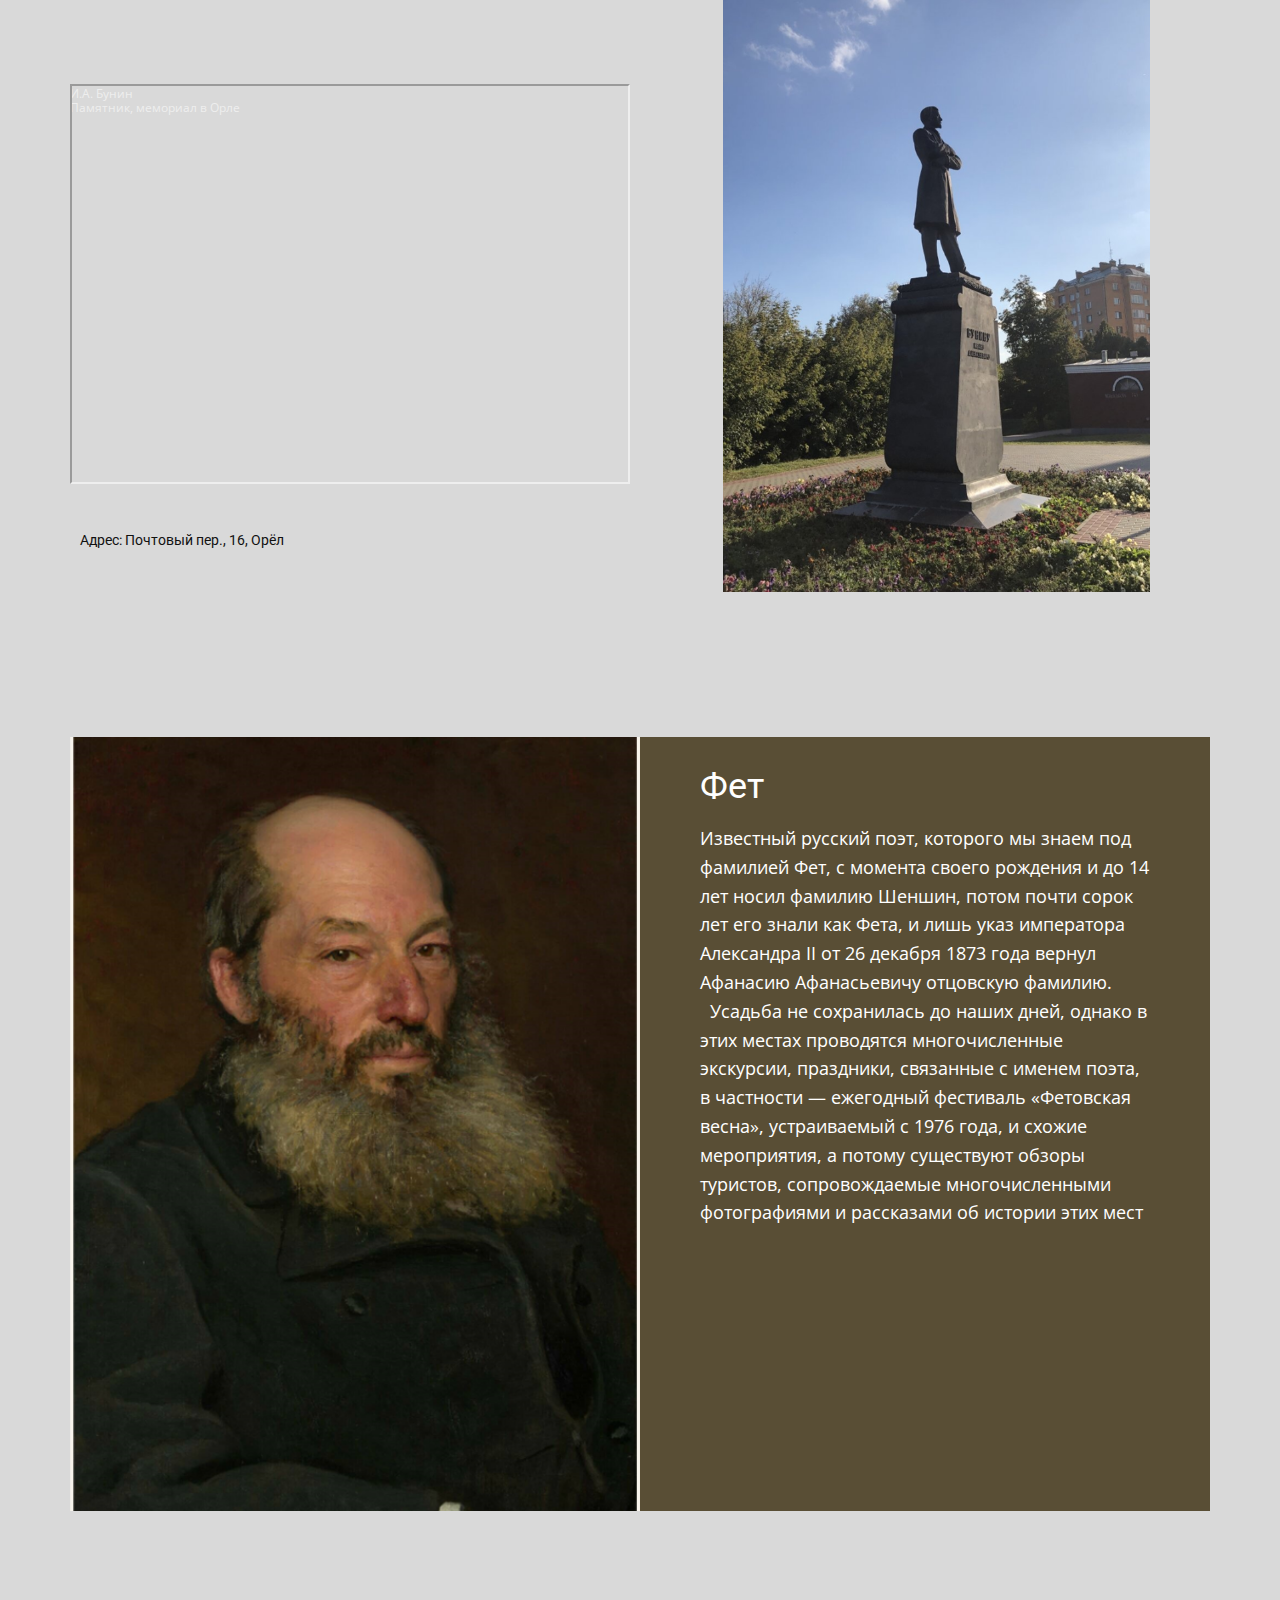
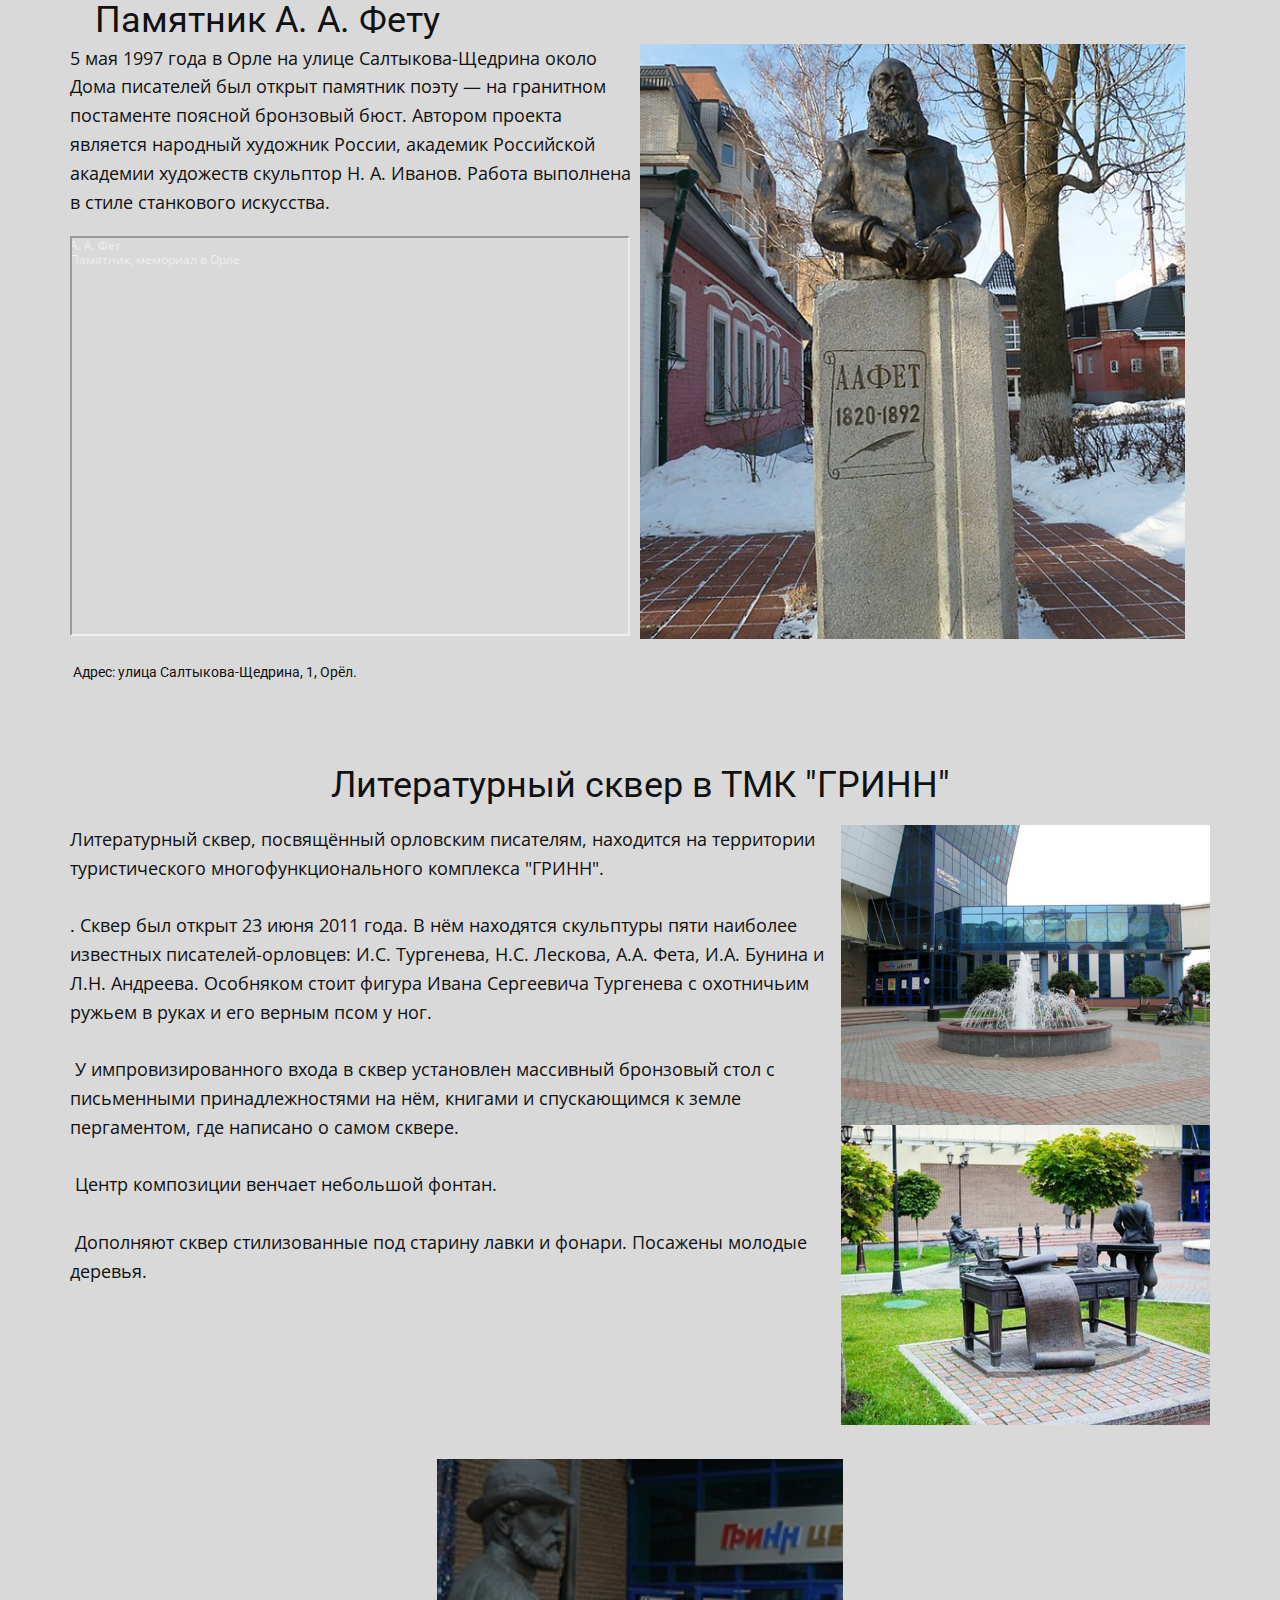
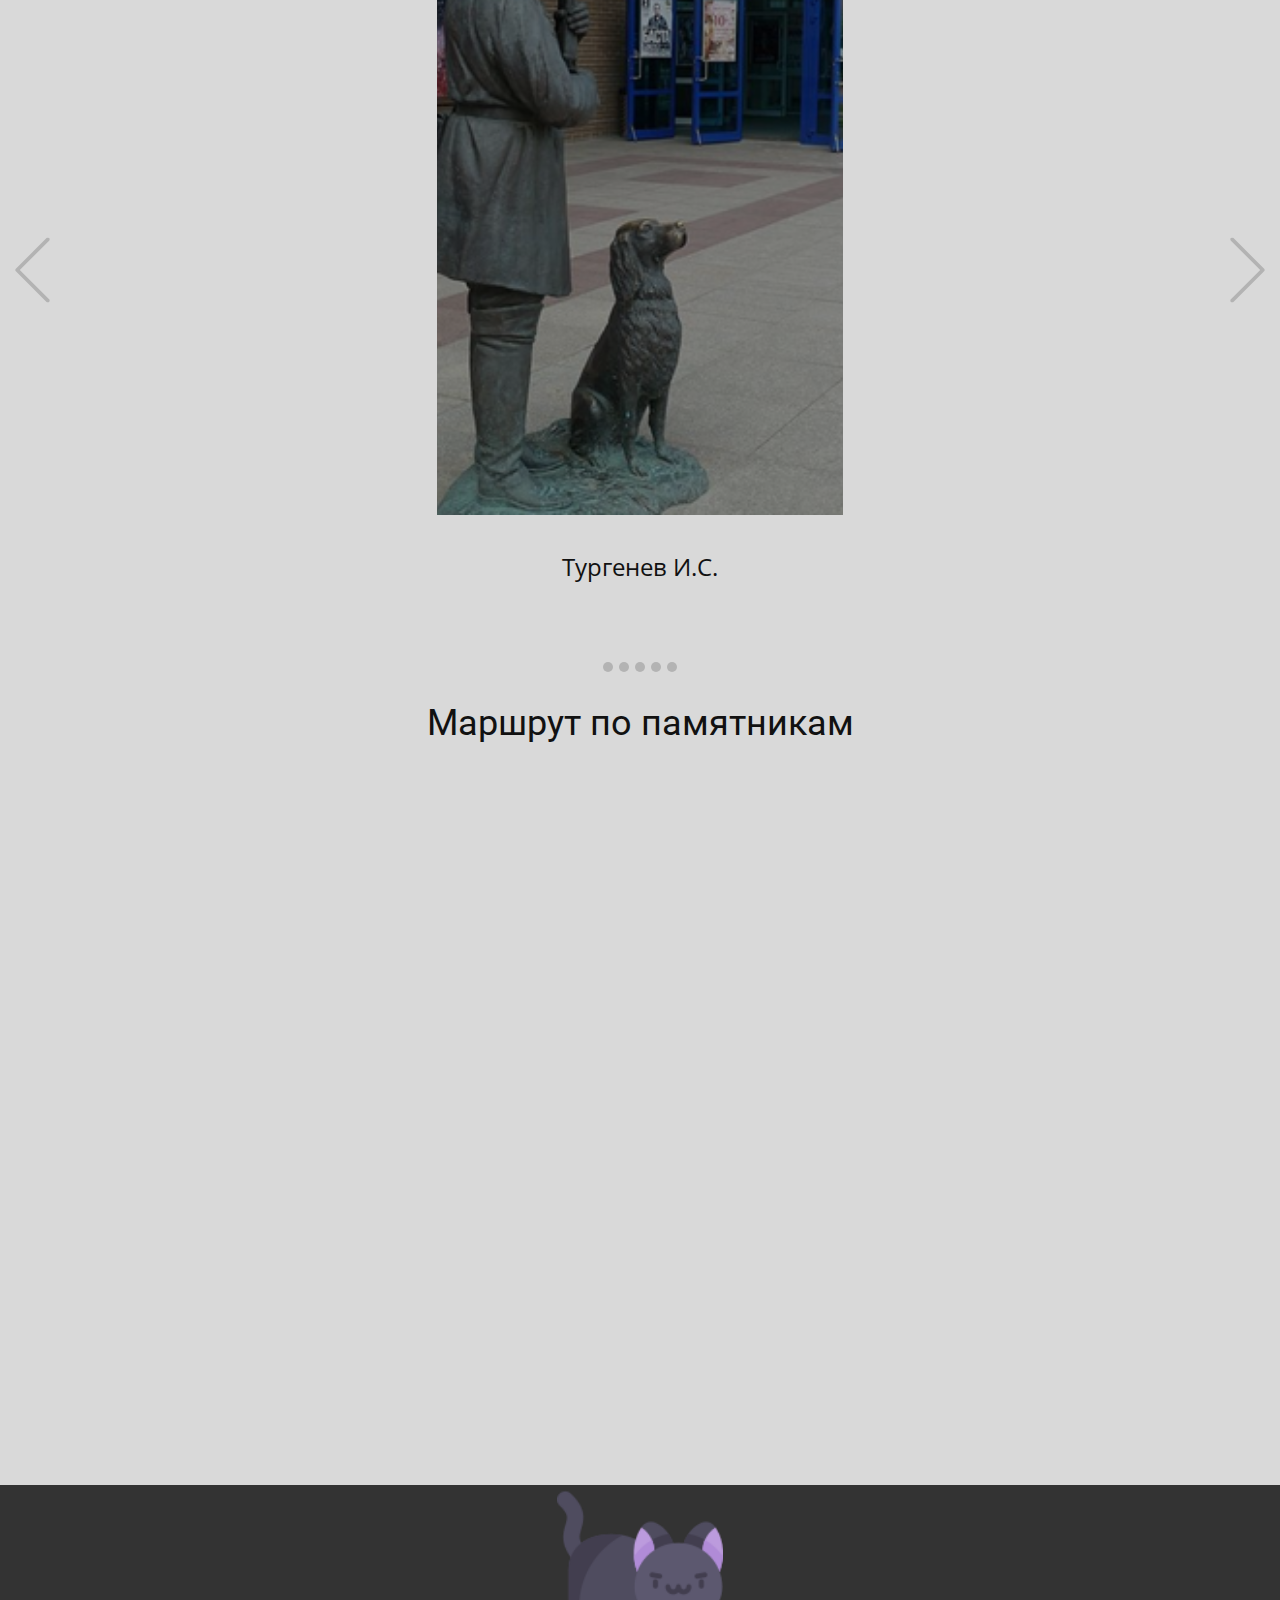
==== commit 8705f44f: "Add files via upload" ====
--- a/index.html
+++ b/index.html
@@ -2,15 +2,25 @@
 <html style="font-size: 16px;" lang="ru"><head>
     <meta name="viewport" content="width=device-width, initial-scale=1.0">
     <meta charset="utf-8">
-    <meta name="keywords" content="Живой город, Городской пейзаж, Исторический центр, Testimonials, Key Features, Городские достопримечательности, Жизнь в городе, Уютный городок, Our Amazing Team, Our Clients, Get in touch">
-    <meta name="description" content="">
-    <title>Страница 2</title>
+    <title>Культурная столица России</title>
     <link rel="stylesheet" href="cc.css" media="screen">
 <link rel="stylesheet" href="index.css" media="screen">
     <script class="u-script" type="text/javascript" src="jquery.js" defer=""></script>
     <script class="u-script" type="text/javascript" src="nicepage.js" defer=""></script>
     <meta name="generator" content="Nicepage 6.20.0, nicepage.com">
     <link id="u-theme-google-font" rel="stylesheet" href="https://fonts.googleapis.com/css?family=Roboto:100,100i,300,300i,400,400i,500,500i,700,700i,900,900i|Open+Sans:300,300i,400,400i,500,500i,600,600i,700,700i,800,800i">
+    
+    
+    
+    
+    
+    
+    
+    
+    
+    
+    
+    
     
     
     
@@ -44,6 +54,7 @@
               <div class="u-inner-container-layout u-sidenav-overflow">
                 <div class="u-menu-close"></div>
                 <ul class="u-align-center u-nav u-popupmenu-items u-unstyled u-nav-1"><li class="u-nav-item"><a class="u-button-style u-nav-link" href="./">Страница 2</a>
+</li><li class="u-nav-item"><a class="u-button-style u-nav-link" href="Страница-1.html">Страница 1</a>
 </li></ul>
               </div>
             </div>
@@ -125,27 +136,37 @@
           <div class="u-repeater u-repeater-2">
             <div class="u-container-style u-list-item u-repeater-item">
               <div class="u-container-layout u-similar-container u-valign-top u-container-layout-6">
-                <h4 class="u-align-left u-custom-item u-text u-text-default u-text-2"> Тургенев И.С.</h4>
+                <h4 class="u-align-left u-custom-item u-text u-text-default u-text-2">
+                  <a class="u-active-none u-border-none u-btn u-button-link u-button-style u-hover-none u-none u-text-body-alt-color u-text-hover-palette-1-base u-btn-1" href="https://www.culture.ru/persons/8217/ivan-turgenev" target="_blank"> Тургенев И.С.</a>
+                </h4>
               </div>
             </div>
             <div class="u-container-style u-list-item u-repeater-item">
               <div class="u-container-layout u-similar-container u-valign-top u-container-layout-7">
-                <h4 class="u-align-left u-custom-item u-text u-text-default u-text-3">Лесков Н.С </h4>
+                <h4 class="u-align-left u-custom-item u-text u-text-default u-text-3">
+                  <a class="u-active-none u-border-none u-btn u-button-link u-button-style u-hover-none u-none u-text-body-alt-color u-text-hover-palette-1-base u-btn-2" href="https://www.culture.ru/persons/8216/nikolai-leskov" target="_blank">Лесков Н.С </a>
+                </h4>
               </div>
             </div>
             <div class="u-container-style u-list-item u-repeater-item">
               <div class="u-container-layout u-similar-container u-valign-top u-container-layout-8">
-                <h4 class="u-align-left u-custom-item u-text u-text-default u-text-4"> Андреев Л.Н.</h4>
+                <h4 class="u-align-left u-custom-item u-text u-text-default u-text-4">
+                  <a class="u-active-none u-border-none u-btn u-button-link u-button-style u-hover-none u-none u-text-body-alt-color u-text-hover-palette-1-base u-btn-3" href="https://www.culture.ru/persons/8536/leonid-andreev" target="_blank"> Андреев Л.Н.</a>
+                </h4>
               </div>
             </div>
             <div class="u-container-style u-list-item u-repeater-item">
               <div class="u-container-layout u-similar-container u-valign-top u-container-layout-9">
-                <h4 class="u-align-left u-custom-item u-text u-text-default u-text-5"> Бунин И.А.</h4>
+                <h4 class="u-align-left u-custom-item u-text u-text-default u-text-5">
+                  <a class="u-active-none u-border-none u-btn u-button-link u-button-style u-hover-none u-none u-text-body-alt-color u-text-hover-palette-1-base u-btn-4" href="https://www.culture.ru/persons/9549/ivan-bunin" target="_blank"> Бунин И.А.</a>
+                </h4>
               </div>
             </div>
             <div class="u-container-style u-list-item u-repeater-item">
               <div class="u-container-layout u-similar-container u-valign-top u-container-layout-10">
-                <h4 class="u-align-left u-custom-item u-text u-text-default u-text-6"> Фет А.А.</h4>
+                <h4 class="u-align-left u-custom-item u-text u-text-default u-text-6">
+                  <a class="u-active-none u-border-none u-btn u-button-link u-button-style u-hover-none u-none u-text-body-alt-color u-text-hover-palette-1-base u-btn-5" href="https://www.culture.ru/persons/8274/afanasii-fet" target="_blank"> Фет А.А.</a>
+                </h4>
               </div>
             </div>
           </div>
@@ -164,7 +185,7 @@
 переводчик, лауреат Нобелевской премии по литературе 1933 года</p>
       </div>
     </section>
-    <section class="u-clearfix u-section-4" id="sec-0951">
+    <section class="u-clearfix u-grey-15 u-section-4" id="sec-0951">
       <div class="u-clearfix u-sheet u-sheet-1">
         <h2 class="u-align-left u-text u-text-default u-text-1">Тургенев</h2>
         <div class="data-layout-selected u-clearfix u-expanded-width u-gutter-0 u-layout-wrap u-layout-wrap-1">
@@ -175,12 +196,13 @@
                   <img class="u-expanded-width u-image u-image-1" src="images/image7.png" data-image-width="485" data-image-height="646">
                 </div>
               </div>
-              <div class="u-align-left u-container-align-left u-container-style u-grey-5 u-layout-cell u-right-cell u-size-30 u-size-xs-60 u-layout-cell-2">
+              <div class="u-align-left u-container-style u-grey-15 u-layout-cell u-right-cell u-size-30 u-size-xs-60 u-layout-cell-2">
                 <div class="u-container-layout u-container-layout-2">
                   <p class="u-align-left u-text u-text-2"> Здесь же написал многие свои произведения
 («Рудин», «Дворянское гнездо», «Накануне», «Отцы и дети»).</p>
                   <img class="u-expanded-width u-image u-image-default u-image-2" src="images/image8.png" alt="" data-image-width="596" data-image-height="447">
                   <p class="u-align-left u-text u-text-3"> Усадьба Спасское-Лутов​иново</p>
+                  <a href="https://spasskoye-lutovinovo.ru/o-muzee/" class="u-border-none u-btn u-btn-round u-button-style u-custom-color-3 u-hover-palette-1-dark-3 u-radius u-btn-1" target="_blank">подробнее</a>
                 </div>
               </div>
             </div>
@@ -192,7 +214,7 @@
 течение жизни.</p>
       </div>
     </section>
-    <section class="u-align-center u-clearfix u-container-align-center u-section-5" id="sec-5220">
+    <section class="u-align-center u-clearfix u-container-align-center u-grey-15 u-section-5" id="sec-5220">
       <div class="u-clearfix u-sheet u-sheet-1">
         <div class="data-layout-selected u-clearfix u-expanded-width u-gutter-0 u-layout-wrap u-layout-wrap-1">
           <div class="u-layout" style="">
@@ -231,31 +253,27 @@
         </div>
       </div>
     </section>
-    <section class="u-align-center u-clearfix u-container-align-center u-section-6" id="sec-da95">
-      <div class="u-clearfix u-sheet u-valign-top u-sheet-1">
-        <img class="u-image u-image-default u-image-1" src="images/image13.png" alt="" data-image-width="872" data-image-height="766">
-        <p class="u-align-left u-text u-text-default u-text-1"></p>
-        <div style="position: relative; overflow: hidden; margin-left: 0px; margin-right: auto;">
+    <section class="u-clearfix u-grey-15 u-section-6" id="sec-479e">
+      <div class="u-clearfix u-sheet u-sheet-1">
+        <p class="u-text u-text-default u-text-1"></p>
+        <div style="position:relative;overflow:hidden;">
           <a href="https://yandex.ru/maps/org/i_s_turgenev/51204001195/?utm_medium=mapframe&amp;utm_source=maps" style="color:#eee;font-size:12px;position:absolute;top:0px;">И.С. Тургенев</a>
           <a href="https://yandex.ru/maps/10/orel/category/monument_memorial/137236877779/?utm_medium=mapframe&amp;utm_source=maps" style="color:#eee;font-size:12px;position:absolute;top:14px;">Памятник, мемориал в Орле</a>
-          <iframe src="https://yandex.ru/map-widget/v1/org/i_s_turgenev/51204001195/?ll=36.069757%2C52.973796&amp;z=16" width="710" height="500" frameborder="1" allowfullscreen="true" style="position:relative;"></iframe>
-        </div>
-        <p style="margin-left: 0px; margin-right: auto;"></p>
+          <iframe src="https://yandex.ru/map-widget/v1/org/i_s_turgenev/51204001195/?ll=36.074940%2C52.977702&amp;z=16.5" width="560" height="400" frameborder="1" allowfullscreen="true" style="position:relative;"></iframe>
+        </div>
+        <p></p>
+        <img class="u-image u-image-default u-image-1" src="images/image13.png" alt="" data-image-width="872" data-image-height="766">
         <img class="u-image u-image-contain u-image-default u-image-2" src="images/image12.png" alt="" data-image-width="1069" data-image-height="81">
       </div>
     </section>
-    <section class="u-clearfix u-container-align-center u-section-7" id="sec-0b97">
+    <section class="u-clearfix u-container-align-center u-grey-15 u-section-7" id="sec-0b97">
       <div class="u-clearfix u-sheet u-sheet-1">
         <div class="data-layout-selected u-clearfix u-expanded-width u-gutter-0 u-layout-wrap u-layout-wrap-1">
           <div class="u-layout" style="">
             <div class="u-layout-row" style="">
-              <div class="u-align-center u-container-align-center u-container-style u-layout-cell u-left-cell u-size-30 u-size-xs-60 u-white u-layout-cell-1" src="">
+              <div class="u-align-center u-container-style u-layout-cell u-left-cell u-size-30 u-size-xs-60 u-white u-layout-cell-1" src="">
                 <div class="u-container-layout u-container-layout-1">
-                  <h2 class="u-align-center u-text u-text-1">Лесков </h2><span class="u-align-center u-icon u-icon-circle u-palette-1-base u-icon-1"><svg class="u-svg-link" preserveAspectRatio="xMidYMin slice" viewBox="0 0 32 32" style=""><use xmlns:xlink="http://www.w3.org/1999/xlink" xlink:href="#svg-0521"></use></svg><svg class="u-svg-content" viewBox="0 0 32 32" id="svg-0521"><g><path d="M20.388,10.918L32,12.118l-8.735,7.749L25.914,31.4l-9.893-6.088L6.127,31.4l2.695-11.533L0,12.118 l11.547-1.2L16.026,0.6L20.388,10.918z"></path>
-</g></svg>
-                
-                
-              </span>
+                  <h2 class="u-align-center u-text u-text-1">Лесков </h2>
                   <p class="u-align-center u-text u-text-2"> Еще один русский писатель, родившийся в
 1831 году в Орловской губернии, —&nbsp;Николай Семёнович Лесков, о котором писали:«Лескова русские люди признают самым русским из
 русских писателей и который всех глубже и шире знал русский народ таким, каков
@@ -264,6 +282,7 @@
                   </p>
                   <img class="u-image u-image-default u-image-1" src="images/image15.png" alt="" data-image-width="752" data-image-height="452">
                   <h6 class="u-align-center u-text u-text-3"> Дом-музей Н.С.Лескова</h6>
+                  <a href="https://www.souzmuseum.ru/index.php?option=com_smr&amp;participant_id=612" class="u-border-none u-btn u-btn-round u-button-style u-custom-color-3 u-hover-palette-1-dark-3 u-radius u-btn-1" target="_blank">подробнее</a>
                 </div>
               </div>
               <div class="u-align-center u-container-align-center u-container-style u-image u-layout-cell u-right-cell u-size-30 u-size-xs-60 u-image-2" src="" data-image-width="540" data-image-height="827">
@@ -274,10 +293,350 @@
         </div>
       </div>
     </section>
-    
-    
-    
-    <footer class="u-align-center u-clearfix u-footer u-grey-80 u-footer" id="sec-6a31"><div class="u-clearfix u-sheet u-sheet-1">
-        <p class="u-small-text u-text u-text-variant u-text-1">конец<br>
-          
+    <section class="u-align-center u-clearfix u-container-align-center u-grey-15 u-section-8" id="sec-9779">
+      <div class="u-clearfix u-sheet u-sheet-1">
+        <div class="data-layout-selected u-clearfix u-expanded-width u-gutter-4 u-layout-wrap u-layout-wrap-1">
+          <div class="u-layout" style="">
+            <div class="u-layout-row" style="">
+              <div class="u-align-left u-container-align-left u-container-style u-layout-cell u-palette-1-base u-right-cell u-size-30 u-size-xs-60 u-layout-cell-1">
+                <div class="u-container-layout u-container-layout-1">
+                  <h2 class="u-align-left u-text u-text-default u-text-1"> Памятник
+Н. С. Лескову</h2>
+                  <p class="u-align-left u-text u-text-2"> Памятник расположен на берегу реки
+Орлик рядом с Михаило-Архангельским (Успенским) собором
+напротив здания бывшей Орловской гимназии, в которой когда-то учился будущий
+писатель. Лесков изображён сидящим на скамье со скруглённой спинкой и резными
+деталями в окружении пяти бронзовых скульптурных групп на полутораметровых
+колоннах — героев литературных произведений писателя «Левша», «Тупейный
+художник», «Соборяне», «Очарованный странник», «Леди Макбет Мценского уезда».
+Скульптурная композиция получилась неординарной и хорошо ориентированной в
+пространстве. Памятник открыли 11 июня 1981 года, в год 150-летнего юбилея. В
+1982 году авторы памятника были удостоены Государственной премии СССР.</p>
+                </div>
+              </div>
+              <div class="u-align-left u-container-style u-layout-cell u-left-cell u-size-30 u-size-xs-60 u-layout-cell-2" src="">
+                <div class="u-container-layout u-container-layout-2" src="">
+                  <img class="custom-expanded u-image u-image-1" src="images/image16.png" data-image-width="754" data-image-height="499">
+                  <div class="custom-expanded u-list u-list-1">
+                    <div class="u-repeater u-repeater-1">
+                      <div class="u-container-style u-list-item u-repeater-item">
+                        <div class="u-container-layout u-similar-container u-valign-top u-container-layout-3">
+                          <img class="u-image u-image-default u-preserve-proportions u-image-2" src="images/image18.png" alt="" data-image-width="138" data-image-height="185">
+                          <h6 class="u-text u-text-3"> Тульский Левша, подковавший блоху</h6>
+                        </div>
+                      </div>
+                      <div class="u-container-style u-list-item u-repeater-item">
+                        <div class="u-container-layout u-similar-container u-valign-top u-container-layout-4">
+                          <img class="u-image u-image-default u-preserve-proportions u-image-3" src="images/image17.png" alt="" data-image-width="139" data-image-height="185">
+                          <h6 class="u-text u-text-4"> Влюблённые тупейный парикмахер
+Аркадий и актриса</h6>
+                        </div>
+                      </div>
+                      <div class="u-container-style u-list-item u-repeater-item">
+                        <div class="u-container-layout u-similar-container u-valign-top u-container-layout-5">
+                          <img class="u-image u-image-default u-preserve-proportions u-image-4" src="images/image19.png" alt="" data-image-width="138" data-image-height="185">
+                          <h6 class="u-text u-text-5"> «Соборная поповка»:
+Туберозов, Бенефактов,
+Десницын</h6>
+                        </div>
+                      </div>
+                      <div class="u-container-style u-list-item u-repeater-item">
+                        <div class="u-container-layout u-similar-container u-valign-top u-container-layout-6">
+                          <img class="u-image u-image-default u-preserve-proportions u-image-5" src="images/image20.png" alt="" data-image-width="138" data-image-height="185">
+                          <h6 class="u-text u-text-6"> Русский праведник Иван Флягин</h6>
+                        </div>
+                      </div>
+                      <div class="u-container-style u-list-item u-repeater-item">
+                        <div class="u-container-layout u-similar-container u-valign-top u-container-layout-7">
+                          <img class="u-image u-image-default u-preserve-proportions u-image-6" src="images/image22.png" alt="" data-image-width="139" data-image-height="185">
+                          <h6 class="u-text u-text-7"> Молодая купчиха Катерина
+Измайлова</h6>
+                        </div>
+                      </div>
+                    </div>
+                  </div>
+                </div>
+              </div>
+            </div>
+          </div>
+        </div>
+      </div>
+    </section>
+    <section class="u-clearfix u-grey-15 u-section-9" id="sec-20e6">
+      <div class="u-clearfix u-sheet u-sheet-1">
+        <p class="u-text u-text-default u-text-1"></p>
+        <div style="position:relative;overflow:hidden;">
+          <a href="https://yandex.ru/maps/org/n_s_leskov/72984452596/?utm_medium=mapframe&amp;utm_source=maps" style="color:#eee;font-size:12px;position:absolute;top:0px;">Н. С. Лесков</a>
+          <a href="https://yandex.ru/maps/10/orel/category/monument_memorial/137236877779/?utm_medium=mapframe&amp;utm_source=maps" style="color:#eee;font-size:12px;position:absolute;top:14px;">Памятник, мемориал в Орле</a>
+          <iframe src="https://yandex.ru/map-widget/v1/org/n_s_leskov/72984452596/?ll=36.064919%2C52.962182&amp;z=17" width="560" height="400" frameborder="1" allowfullscreen="true" style="position:relative;"></iframe>
+        </div>
+        <p></p>
+        <img class="u-image u-image-default u-image-1" src="images/image23.png" alt="" data-image-width="1068" data-image-height="655">
+        <h6 class="u-text u-text-default u-text-2"> Адрес:
+Сквер
+им. Н.С. Лескова, Заводской
+район, Орел</h6>
+      </div>
+    </section>
+    <section class="u-align-center u-clearfix u-container-align-center u-grey-15 u-section-10" id="sec-cf36">
+      <div class="u-clearfix u-sheet u-valign-middle u-sheet-1">
+        <div class="data-layout-selected u-clearfix u-expanded-width u-gutter-0 u-layout-wrap u-layout-wrap-1">
+          <div class="u-layout" style="">
+            <div class="u-layout-row" style="">
+              <div class="u-align-left u-container-style u-image u-layout-cell u-left-cell u-size-30 u-size-xs-60 u-image-1" src="" data-image-width="540" data-image-height="827">
+                <div class="u-container-layout u-container-layout-1" src=""></div>
+              </div>
+              <div class="u-align-left u-container-align-left u-container-style u-grey-75 u-layout-cell u-right-cell u-size-30 u-size-xs-60 u-layout-cell-2">
+                <div class="u-container-layout u-container-layout-2">
+                  <h2 class="u-align-left u-text u-text-default u-text-1"> Андреев</h2>
+                  <p class="u-align-left u-text u-text-2"> «Буйным орловцем» с гордостью
+называл себя Леонид Андреев. Писатель создал целую галерею образов обитателей
+темной и забитой орловской окраины - «пушкаря» Гараськи,
+подмастерья Селисты, кузнеца Меркулова.</p>
+                  <img class="u-image u-image-default u-preserve-proportions u-image-2" src="images/image26.png" alt="" data-image-width="551" data-image-height="551">
+                  <h6 class="u-align-left u-text u-text-3"> Дом-музей Л.Н.Андреева</h6>
+                  <a href="https://culture.gov.ru/activities/reports/object-cultural/list/museums/dom-pisatelya-leonida-andreeva-g-oreldoc76j12ibr9o4tai1flq2/" class="u-border-none u-btn u-btn-round u-button-style u-custom-color-3 u-hover-palette-1-dark-3 u-radius u-btn-1" target="_blank">подробнее</a>
+                </div>
+              </div>
+            </div>
+          </div>
+        </div>
+      </div>
+    </section>
+    <section class="u-clearfix u-grey-15 u-section-11" id="sec-7b5f">
+      <div class="u-clearfix u-sheet u-sheet-1">
+        <h4 class="u-text u-text-default u-text-1"> Памятник
+Л. Н. Андрееву</h4>
+        <p class="u-text u-text-2"> Памятник-бюст установлен у входа
+в здание исторического факультета ОГУ (бывшей Орловской гимназии). 
+Скульптор В. П. Басарёв.</p>
+        <img class="u-image u-image-default u-image-1" src="images/image28.png" alt="" data-image-width="459" data-image-height="612">
+        <p class="u-text u-text-3"></p>
+        <div style="position:relative;overflow:hidden;">
+          <a href="https://yandex.ru/maps/org/orlovskiy_gosudarstvenny_universitet_istoricheskiy_fakultet/181935143285/?utm_medium=mapframe&amp;utm_source=maps" style="color:#eee;font-size:12px;position:absolute;top:0px;">Орловский государственный университет, исторический факультет</a>
+          <a href="https://yandex.ru/maps/10/orel/category/education_infrastructure/238679290081/?utm_medium=mapframe&amp;utm_source=maps" style="color:#eee;font-size:12px;position:absolute;top:14px;">Инфраструктура образования в Орле</a>
+          <a href="https://yandex.ru/maps/10/orel/category/university/184106140/?utm_medium=mapframe&amp;utm_source=maps" style="color:#eee;font-size:12px;position:absolute;top:28px;">ВУЗ в Орле</a>
+          <iframe src="https://yandex.ru/map-widget/v1/?ll=36.067799%2C52.962230&amp;mode=poi&amp;poi%5Buri%5D=ymapsbm1%3A%2F%2Forg%3Foid%3D181935143285&amp;z=16" width="560" height="400" frameborder="1" allowfullscreen="true" style="position:relative;"></iframe>
+        </div>
+        <p></p>
+        <h6 class="u-text u-text-4"> Адрес:
+Переулок
+Воскресенский, дом 3, Орёл</h6>
+      </div>
+    </section>
+    <section class="u-align-center u-clearfix u-container-align-center u-grey-15 u-section-12" id="sec-c02c">
+      <div class="u-clearfix u-sheet u-sheet-1">
+        <div class="data-layout-selected u-clearfix u-expanded-width u-gutter-0 u-layout-wrap u-layout-wrap-1">
+          <div class="u-layout" style="">
+            <div class="u-layout-row" style="">
+              <div class="u-align-left u-container-style u-custom-color-1 u-layout-cell u-right-cell u-size-30 u-size-xs-60 u-layout-cell-1">
+                <div class="u-container-layout u-container-layout-1">
+                  <h2 class="u-align-left u-text u-text-default u-text-1">Бунин</h2>
+                  <p class="u-align-left u-text u-text-2"> Орел - город юности и любви Ивана
+Бунина. Орловская действительность была той питательной средой, которая помогла
+Бунину создать такие повести большой художественной силы, как «Деревня», роман
+«Жизнь Арсеньева» и другие.
+Иван Алексеевич Бунин — первый
+русский лауреат Нобелевской премии по литературе.</p>
+                  <img class="u-expanded-width u-image u-image-default u-image-1" src="images/image30.png" alt="" data-image-width="638" data-image-height="479">
+                  <h6 class="u-text u-text-default u-text-3"> Музей И.А.Бунина</h6>
+                  <a href="https://www.bunin.org.ru/museum/museum-bunin-orel.htm" class="u-border-none u-btn u-btn-round u-button-style u-custom-color-3 u-hover-palette-1-dark-3 u-radius u-btn-1" target="_blank">подробнее</a>
+                </div>
+              </div>
+              <div class="u-align-left u-container-align-left u-container-style u-image u-layout-cell u-left-cell u-size-30 u-size-xs-60 u-image-2" src="" data-image-width="540" data-image-height="826">
+                <div class="u-container-layout u-valign-middle u-container-layout-2" src=""></div>
+              </div>
+            </div>
+          </div>
+        </div>
+      </div>
+    </section>
+    <section class="u-align-center u-clearfix u-container-align-center u-grey-15 u-section-13" id="sec-a8bb">
+      <div class="u-clearfix u-sheet u-valign-middle u-sheet-1">
+        <div class="data-layout-selected u-clearfix u-expanded-width u-gutter-0 u-layout-wrap u-layout-wrap-1">
+          <div class="u-layout" style="">
+            <div class="u-layout-row" style="">
+              <div class="u-align-left u-container-style u-custom-color-4 u-layout-cell u-right-cell u-size-30 u-size-xs-60 u-layout-cell-1">
+                <div class="u-container-layout u-container-layout-1">
+                  <h2 class="u-align-left u-text u-text-1"> Памятник
+И. А. Бунину&nbsp;</h2>
+                  <p class="u-align-left u-text u-text-2"> Памятник
+Ивану Алексеевичу Бунину — бронзовая скульптура русского писателя, лауреата
+Нобелевской премии по литературе И. А. Бунина, установленная в Орле, на
+Пролетарской (Левашовой) горе. Авторы — лауреат Государственной премии СССР и
+Государственной премии РСФСР им. И. Е. Репина В. М. Клыков, архитектор Р. И. Семерджиев.
+Памятник
+выполнен в традициях русского монументального искусства. Бронзовая фигура
+писателя установлена на бронзовом постаменте. Бунин изображен во весь рост. Его
+руки скрещены в локтях, а светлый и доброжелательный взгляд устремлён вдаль. У
+ног писателя — бронзовый венок. На постаменте начертано: «Бунину Ивану
+Алексеевичу».</p>
+                </div>
+              </div>
+              <div class="u-align-left u-container-align-left u-container-style u-image u-layout-cell u-left-cell u-size-30 u-size-xs-60 u-image-1" src="" data-image-width="845" data-image-height="578">
+                <div class="u-container-layout u-valign-middle u-container-layout-2" src=""></div>
+              </div>
+            </div>
+          </div>
+        </div>
+      </div>
+    </section>
+    <section class="u-clearfix u-grey-15 u-section-14" id="sec-6216">
+      <div class="u-clearfix u-sheet u-valign-middle u-sheet-1">
+        <img class="u-image u-image-default u-image-1" src="images/image32.png" alt="" data-image-width="718" data-image-height="914">
+        <p class="u-text u-text-default u-text-1"></p>
+        <div style="position:relative;overflow:hidden;">
+          <a href="https://yandex.ru/maps/org/i_a_bunin/17002511124/?utm_medium=mapframe&amp;utm_source=maps" style="color:#eee;font-size:12px;position:absolute;top:0px;">И.А. Бунин</a>
+          <a href="https://yandex.ru/maps/10/orel/category/monument_memorial/137236877779/?utm_medium=mapframe&amp;utm_source=maps" style="color:#eee;font-size:12px;position:absolute;top:14px;">Памятник, мемориал в Орле</a>
+          <iframe src="https://yandex.ru/map-widget/v1/org/i_a_bunin/17002511124/?ll=36.066598%2C52.968902&amp;z=17" width="560" height="400" frameborder="1" allowfullscreen="true" style="position:relative;"></iframe>
+        </div>
+        <p></p>
+        <h6 class="u-text u-text-default u-text-2"> Адрес: Почтовый пер., 16, Орёл</h6>
+      </div>
+    </section>
+    <section class="u-align-center u-clearfix u-container-align-center u-grey-15 u-section-15" id="sec-3cd6">
+      <div class="u-clearfix u-sheet u-valign-middle u-sheet-1">
+        <div class="data-layout-selected u-clearfix u-expanded-width u-gutter-0 u-layout-wrap u-layout-wrap-1">
+          <div class="u-layout" style="">
+            <div class="u-layout-row" style="">
+              <div class="u-align-left u-container-align-left u-container-style u-image u-layout-cell u-left-cell u-size-30 u-size-xs-60 u-image-1" src="" data-image-width="540" data-image-height="827">
+                <div class="u-container-layout u-valign-middle u-container-layout-1" src=""></div>
+              </div>
+              <div class="u-align-left u-container-align-left u-container-style u-custom-color-5 u-layout-cell u-right-cell u-size-30 u-size-xs-60 u-layout-cell-2">
+                <div class="u-container-layout u-container-layout-2">
+                  <h2 class="u-align-left u-text u-text-default u-text-1">Фет</h2>
+                  <p class="u-align-left u-text u-text-2"> Известный русский поэт, которого
+мы знаем под фамилией Фет, с момента своего рождения и до 14 лет носил фамилию
+Шеншин, потом почти сорок лет его знали как Фета, и лишь указ императора
+Александра II от 26 декабря 1873 года вернул Афанасию Афанасьевичу отцовскую
+фамилию.<br>&nbsp; Усадьба не сохранилась до наших дней, однако в этих местах проводятся
+многочисленные экскурсии, праздники, связанные с именем поэта, в частности —
+ежегодный фестиваль «Фетовская весна», устраиваемый с 1976 года, и схожие
+мероприятия, а потому существуют обзоры туристов, сопровождаемые
+многочисленными фотографиями и рассказами об истории этих мест
+                  </p>
+                </div>
+              </div>
+            </div>
+          </div>
+        </div>
+      </div>
+    </section>
+    <section class="u-clearfix u-grey-15 u-section-16" id="sec-34e6">
+      <div class="u-clearfix u-sheet u-sheet-1">
+        <h3 class="u-text u-text-default u-text-1"> Памятник
+А. А. Фету&nbsp;</h3>
+        <img class="u-image u-image-default u-image-1" src="images/image34.png" alt="" data-image-width="576" data-image-height="769">
+        <p class="u-text u-text-2"> 5
+мая 1997 года в Орле на улице Салтыкова-Щедрина около Дома писателей был открыт
+памятник поэту — на гранитном постаменте поясной бронзовый бюст. Автором
+проекта является народный художник России, академик Российской академии
+художеств скульптор Н. А. Иванов. Работа выполнена в стиле станкового
+искусства.</p>
+        <p class="u-text u-text-3"></p>
+        <div style="position:relative;overflow:hidden;">
+          <a href="https://yandex.ru/maps/org/a_a_fet/101227490098/?utm_medium=mapframe&amp;utm_source=maps" style="color:#eee;font-size:12px;position:absolute;top:0px;">А. А. Фет</a>
+          <a href="https://yandex.ru/maps/10/orel/category/monument_memorial/137236877779/?utm_medium=mapframe&amp;utm_source=maps" style="color:#eee;font-size:12px;position:absolute;top:14px;">Памятник, мемориал в Орле</a>
+          <iframe src="https://yandex.ru/map-widget/v1/org/a_a_fet/101227490098/?ll=36.055285%2C52.966580&amp;z=16" width="560" height="400" frameborder="1" allowfullscreen="true" style="position:relative;"></iframe>
+        </div>
+        <p></p>
+        <h6 class="u-text u-text-4"> &nbsp;Адрес: улица Салтыкова-Щедрина, 1, Орёл.</h6>
+      </div>
+    </section>
+    <section class="u-clearfix u-grey-15 u-section-17" id="sec-4b25">
+      <div class="u-clearfix u-sheet u-sheet-1">
+        <h3 class="u-text u-text-default u-text-1">Литературный
+сквер в ТМК "ГРИНН"</h3>
+        <p class="u-text u-text-2"> Литературный сквер, посвящённый
+орловским писателям, находится на территории туристического
+многофункционального комплекса "ГРИНН".<br>
+          <br>. Сквер был открыт 23 июня 2011 года.
+В нём находятся скульптуры пяти наиболее известных писателей-орловцев: И.С.
+Тургенева, Н.С. Лескова, А.А. Фета, И.А. Бунина и Л.Н. Андреева. Особняком
+стоит фигура Ивана Сергеевича Тургенева с охотничьим ружьем в руках и его
+верным псом у ног.&nbsp;<br>
+          <br>&nbsp;У импровизированного входа в сквер
+установлен массивный бронзовый стол с письменными принадлежностями на нём,
+книгами и спускающимся к земле пергаментом, где написано о самом сквере.&nbsp;<br>
+          <br>&nbsp;Центр композиции венчает небольшой
+фонтан.&nbsp;<br>
+          <br>&nbsp;Дополняют сквер стилизованные под
+старину лавки и фонари. Посажены молодые деревья.
+        </p>
+        <img class="u-image u-image-default u-image-1" src="images/image35.png" alt="" data-image-width="591" data-image-height="443">
+        <img class="u-image u-image-default u-image-2" src="images/image36.png" alt="" data-image-width="579" data-image-height="385">
+      </div>
+    </section>
+    <section class="u-carousel u-slide u-block-edaa-1" id="carousel_7456" data-interval="5000" data-u-ride="carousel">
+      <ol class="u-absolute-hcenter u-carousel-indicators u-block-edaa-2">
+        <li data-u-target="#carousel_7456" class="u-active u-grey-30 u-shape-circle" style="width: 10px; height: 10px;" data-u-slide-to="0"></li>
+        <li data-u-target="#carousel_7456" class="u-grey-30 u-shape-circle" style="width: 10px; height: 10px;" data-u-slide-to="1"></li>
+        <li data-u-target="#carousel_7456" class="u-grey-30 u-shape-circle" style="width: 10px; height: 10px;" data-u-slide-to="2"></li>
+        <li data-u-target="#carousel_7456" class="u-grey-30 u-shape-circle" style="width: 10px; height: 10px;" data-u-slide-to="3"></li>
+        <li data-u-target="#carousel_7456" class="u-grey-30 u-shape-circle" style="width: 10px; height: 10px;" data-u-slide-to="4"></li>
+      </ol>
+      <div class="u-carousel-inner" role="listbox">
+        <div class="u-active u-align-center u-carousel-item u-clearfix u-grey-15 u-section-18-1">
+          <div class="u-clearfix u-sheet u-sheet-1">
+            <img class="custom-expanded u-image u-image-1" src="images/image37.png" data-image-width="285" data-image-height="366">
+            <p class="u-align-center u-large-text u-text u-text-variant u-text-1"> Тургенев И.С.</p>
+          </div>
+        </div>
+        <div class="u-align-center u-carousel-item u-clearfix u-grey-15 u-section-18-2">
+          <div class="u-clearfix u-sheet u-sheet-1">
+            <img class="custom-expanded u-image u-image-1" src="images/image38.png" data-image-width="280" data-image-height="362">
+            <p class="u-align-center u-large-text u-text u-text-variant u-text-1"> Лесков Н.С</p>
+          </div>
+        </div>
+        <div class="u-align-center u-carousel-item u-clearfix u-grey-15 u-section-18-3">
+          <div class="u-clearfix u-sheet u-sheet-1">
+            <img class="custom-expanded u-image u-image-1" src="images/image39.png" data-image-width="280" data-image-height="364">
+            <p class="u-align-center u-large-text u-text u-text-variant u-text-1"> Андреев Л.Н.</p>
+          </div>
+        </div>
+        <div class="u-align-center u-carousel-item u-clearfix u-grey-15 u-section-18-4">
+          <div class="u-clearfix u-sheet u-sheet-1">
+            <img class="custom-expanded u-image u-image-1" src="images/image40.png" data-image-width="281" data-image-height="363">
+            <p class="u-align-center u-large-text u-text u-text-variant u-text-1"> Бунин И.А.</p>
+          </div>
+        </div>
+        <div class="u-align-center u-carousel-item u-clearfix u-grey-15 u-section-18-5">
+          <div class="u-clearfix u-sheet u-sheet-1">
+            <img class="custom-expanded u-image u-image-1" src="images/image41.png" data-image-width="280" data-image-height="364">
+            <p class="u-align-center u-large-text u-text u-text-variant u-text-1"> Фет А.А.</p>
+          </div>
+        </div>
+      </div>
+      <a class="u-absolute-vcenter u-carousel-control u-carousel-control-prev u-text-grey-30 u-block-edaa-3" href="#carousel_7456" role="button" data-u-slide="prev">
+        <span aria-hidden="true">
+          <svg class="u-svg-link" viewBox="0 0 477.175 477.175"><path d="M145.188,238.575l215.5-215.5c5.3-5.3,5.3-13.8,0-19.1s-13.8-5.3-19.1,0l-225.1,225.1c-5.3,5.3-5.3,13.8,0,19.1l225.1,225
+                    c2.6,2.6,6.1,4,9.5,4s6.9-1.3,9.5-4c5.3-5.3,5.3-13.8,0-19.1L145.188,238.575z"></path></svg>
+        </span>
+        <span class="sr-only">Previous</span>
+      </a>
+      <a class="u-absolute-vcenter u-carousel-control u-carousel-control-next u-text-grey-30 u-block-edaa-4" href="#carousel_7456" role="button" data-u-slide="next">
+        <span aria-hidden="true">
+          <svg class="u-svg-link" viewBox="0 0 477.175 477.175"><path d="M360.731,229.075l-225.1-225.1c-5.3-5.3-13.8-5.3-19.1,0s-5.3,13.8,0,19.1l215.5,215.5l-215.5,215.5
+                    c-5.3,5.3-5.3,13.8,0,19.1c2.6,2.6,6.1,4,9.5,4c3.4,0,6.9-1.3,9.5-4l225.1-225.1C365.931,242.875,365.931,234.275,360.731,229.075z"></path></svg>
+        </span>
+        <span class="sr-only">Следующий</span>
+      </a>
+    </section>
+    <section class="u-clearfix u-grey-15 u-section-19" id="sec-e36d">
+      <div class="u-clearfix u-sheet u-sheet-1">
+        <h3 class="u-align-center u-text u-text-default u-text-1">Маршрут по памятникам</h3>
+        <p class="u-align-center u-text u-text-default u-text-2">
+          <iframe src="https://yandex.ru/map-widget/v1/?um=constructor%3A4103903d85a0db8dae18b1bef3e5c03f70c6176fbfa76c2459a9ab1229db4ee3&amp;source=constructor" width="762" height="579" frameborder="0"></iframe>
+        </p>
+      </div>
+    </section>
+    
+    
+    
+    <footer class="u-align-center u-clearfix u-footer u-grey-80 u-footer" id="sec-6a31"><div class="u-clearfix u-sheet u-sheet-1"><span class="u-file-icon u-icon u-icon-1"><img src="images/3277242.png" alt=""></span>
+        <p class="u-text u-text-1">Спасибо</p>
+      </div></footer>
+    <section class="u-backlink u-clearfix u-grey-80">
+         </section>
+  
 </body></html>--- a/cc.css
+++ b/cc.css
@@ -43055,6 +43055,222 @@
         }
 
         
+        
+        .u-custom-color-3,
+        .u-body.u-custom-color-3,
+        section.u-custom-color-3:before,
+        .u-custom-color-3 > .u-audio-main-layout-wrapper:before,
+        .u-custom-color-3 > .u-container-layout:before,
+        .u-custom-color-3 > .u-inner-container-layout:before,
+        .u-custom-color-3.u-sidenav:before,
+        .u-container-layout.u-container-layout.u-custom-color-3:before,
+        .u-table-alt-custom-color-3 tr:nth-child(even)
+        {
+            color: #ffffff;
+            background-color: #5d6770;
+        }
+
+        .u-input.u-custom-color-3,
+        .u-field-input.u-custom-color-3,
+        .u-button-style.u-custom-color-3,
+        .u-button-style.u-custom-color-3[class*="u-border-"]
+        {
+            color: #ffffff !important;
+            background-color: #5d6770 !important;
+        }
+
+        .u-button-style.u-custom-color-3:hover,
+        .u-button-style.u-custom-color-3[class*="u-border-"]:hover,
+        .u-button-style.u-custom-color-3:focus,
+        .u-button-style.u-custom-color-3[class*="u-border-"]:focus,
+        .u-button-style.u-button-style.u-custom-color-3:active,
+        .u-button-style.u-button-style.u-custom-color-3[class*="u-border-"]:active,
+        .u-button-style.u-button-style.u-custom-color-3.active,
+        .u-button-style.u-button-style.u-custom-color-3[class*="u-border-"].active,
+        li.active > .u-button-style.u-button-style.u-custom-color-3,
+        li.active > .u-button-style.u-button-style.u-custom-color-3[class*="u-border-"]
+        {
+            color: #ffffff !important;
+            background-color: #545d65 !important;
+        }
+
+        .u-hover-custom-color-3:hover,
+        .u-hover-custom-color-3[class*="u-border-"]:hover,
+        .u-hover-custom-color-3:focus,
+        .u-hover-custom-color-3[class*="u-border-"]:focus,
+        .u-active-custom-color-3.u-active.u-active,
+        .u-active-custom-color-3[class*="u-border-"].u-active.u-active,
+        a.u-button-style.u-hover-custom-color-3:hover,
+        a.u-button-style.u-hover-custom-color-3.hover,
+        a.u-button-style.u-hover-custom-color-3[class*="u-border-"]:hover,
+        a.u-button-style.u-hover-custom-color-3[class*="u-border-"].hover,
+        a.u-button-style:hover > .u-hover-custom-color-3,
+        a.u-button-style:hover > .u-hover-custom-color-3[class*="u-border-"],
+        a.u-button-style.u-hover-custom-color-3:focus,
+        a.u-button-style.u-hover-custom-color-3[class*="u-border-"]:focus,
+        a.u-button-style.u-button-style.u-active-custom-color-3:active,
+        a.u-button-style.u-button-style.u-active-custom-color-3[class*="u-border-"]:active,
+        a.u-button-style.u-button-style.u-active-custom-color-3.active,
+        a.u-button-style.u-button-style.u-active-custom-color-3[class*="u-border-"].active,
+        a.u-button-style.u-button-style.active > .u-active-custom-color-3,
+        a.u-button-style.u-button-style.active > .u-active-custom-color-3[class*="u-border-"],
+        li.active > a.u-button-style.u-button-style.u-active-custom-color-3,
+        li.active > a.u-button-style.u-button-style.u-active-custom-color-3[class*="u-border-"],
+        input.u-field-input.u-field-input.u-active-custom-color-3:checked
+        {
+            color: #ffffff !important;
+            background-color: #5d6770 !important;
+        }
+
+        a.u-link.u-hover-custom-color-3:hover {
+            color: #5d6770 !important;
+        }
+
+        
+        
+        .u-custom-color-4,
+        .u-body.u-custom-color-4,
+        section.u-custom-color-4:before,
+        .u-custom-color-4 > .u-audio-main-layout-wrapper:before,
+        .u-custom-color-4 > .u-container-layout:before,
+        .u-custom-color-4 > .u-inner-container-layout:before,
+        .u-custom-color-4.u-sidenav:before,
+        .u-container-layout.u-container-layout.u-custom-color-4:before,
+        .u-table-alt-custom-color-4 tr:nth-child(even)
+        {
+            color: #ffffff;
+            background-color: #3b531a;
+        }
+
+        .u-input.u-custom-color-4,
+        .u-field-input.u-custom-color-4,
+        .u-button-style.u-custom-color-4,
+        .u-button-style.u-custom-color-4[class*="u-border-"]
+        {
+            color: #ffffff !important;
+            background-color: #3b531a !important;
+        }
+
+        .u-button-style.u-custom-color-4:hover,
+        .u-button-style.u-custom-color-4[class*="u-border-"]:hover,
+        .u-button-style.u-custom-color-4:focus,
+        .u-button-style.u-custom-color-4[class*="u-border-"]:focus,
+        .u-button-style.u-button-style.u-custom-color-4:active,
+        .u-button-style.u-button-style.u-custom-color-4[class*="u-border-"]:active,
+        .u-button-style.u-button-style.u-custom-color-4.active,
+        .u-button-style.u-button-style.u-custom-color-4[class*="u-border-"].active,
+        li.active > .u-button-style.u-button-style.u-custom-color-4,
+        li.active > .u-button-style.u-button-style.u-custom-color-4[class*="u-border-"]
+        {
+            color: #ffffff !important;
+            background-color: #354b17 !important;
+        }
+
+        .u-hover-custom-color-4:hover,
+        .u-hover-custom-color-4[class*="u-border-"]:hover,
+        .u-hover-custom-color-4:focus,
+        .u-hover-custom-color-4[class*="u-border-"]:focus,
+        .u-active-custom-color-4.u-active.u-active,
+        .u-active-custom-color-4[class*="u-border-"].u-active.u-active,
+        a.u-button-style.u-hover-custom-color-4:hover,
+        a.u-button-style.u-hover-custom-color-4.hover,
+        a.u-button-style.u-hover-custom-color-4[class*="u-border-"]:hover,
+        a.u-button-style.u-hover-custom-color-4[class*="u-border-"].hover,
+        a.u-button-style:hover > .u-hover-custom-color-4,
+        a.u-button-style:hover > .u-hover-custom-color-4[class*="u-border-"],
+        a.u-button-style.u-hover-custom-color-4:focus,
+        a.u-button-style.u-hover-custom-color-4[class*="u-border-"]:focus,
+        a.u-button-style.u-button-style.u-active-custom-color-4:active,
+        a.u-button-style.u-button-style.u-active-custom-color-4[class*="u-border-"]:active,
+        a.u-button-style.u-button-style.u-active-custom-color-4.active,
+        a.u-button-style.u-button-style.u-active-custom-color-4[class*="u-border-"].active,
+        a.u-button-style.u-button-style.active > .u-active-custom-color-4,
+        a.u-button-style.u-button-style.active > .u-active-custom-color-4[class*="u-border-"],
+        li.active > a.u-button-style.u-button-style.u-active-custom-color-4,
+        li.active > a.u-button-style.u-button-style.u-active-custom-color-4[class*="u-border-"],
+        input.u-field-input.u-field-input.u-active-custom-color-4:checked
+        {
+            color: #ffffff !important;
+            background-color: #3b531a !important;
+        }
+
+        a.u-link.u-hover-custom-color-4:hover {
+            color: #3b531a !important;
+        }
+
+        
+        
+        .u-custom-color-5,
+        .u-body.u-custom-color-5,
+        section.u-custom-color-5:before,
+        .u-custom-color-5 > .u-audio-main-layout-wrapper:before,
+        .u-custom-color-5 > .u-container-layout:before,
+        .u-custom-color-5 > .u-inner-container-layout:before,
+        .u-custom-color-5.u-sidenav:before,
+        .u-container-layout.u-container-layout.u-custom-color-5:before,
+        .u-table-alt-custom-color-5 tr:nth-child(even)
+        {
+            color: #ffffff;
+            background-color: #594e35;
+        }
+
+        .u-input.u-custom-color-5,
+        .u-field-input.u-custom-color-5,
+        .u-button-style.u-custom-color-5,
+        .u-button-style.u-custom-color-5[class*="u-border-"]
+        {
+            color: #ffffff !important;
+            background-color: #594e35 !important;
+        }
+
+        .u-button-style.u-custom-color-5:hover,
+        .u-button-style.u-custom-color-5[class*="u-border-"]:hover,
+        .u-button-style.u-custom-color-5:focus,
+        .u-button-style.u-custom-color-5[class*="u-border-"]:focus,
+        .u-button-style.u-button-style.u-custom-color-5:active,
+        .u-button-style.u-button-style.u-custom-color-5[class*="u-border-"]:active,
+        .u-button-style.u-button-style.u-custom-color-5.active,
+        .u-button-style.u-button-style.u-custom-color-5[class*="u-border-"].active,
+        li.active > .u-button-style.u-button-style.u-custom-color-5,
+        li.active > .u-button-style.u-button-style.u-custom-color-5[class*="u-border-"]
+        {
+            color: #ffffff !important;
+            background-color: #504630 !important;
+        }
+
+        .u-hover-custom-color-5:hover,
+        .u-hover-custom-color-5[class*="u-border-"]:hover,
+        .u-hover-custom-color-5:focus,
+        .u-hover-custom-color-5[class*="u-border-"]:focus,
+        .u-active-custom-color-5.u-active.u-active,
+        .u-active-custom-color-5[class*="u-border-"].u-active.u-active,
+        a.u-button-style.u-hover-custom-color-5:hover,
+        a.u-button-style.u-hover-custom-color-5.hover,
+        a.u-button-style.u-hover-custom-color-5[class*="u-border-"]:hover,
+        a.u-button-style.u-hover-custom-color-5[class*="u-border-"].hover,
+        a.u-button-style:hover > .u-hover-custom-color-5,
+        a.u-button-style:hover > .u-hover-custom-color-5[class*="u-border-"],
+        a.u-button-style.u-hover-custom-color-5:focus,
+        a.u-button-style.u-hover-custom-color-5[class*="u-border-"]:focus,
+        a.u-button-style.u-button-style.u-active-custom-color-5:active,
+        a.u-button-style.u-button-style.u-active-custom-color-5[class*="u-border-"]:active,
+        a.u-button-style.u-button-style.u-active-custom-color-5.active,
+        a.u-button-style.u-button-style.u-active-custom-color-5[class*="u-border-"].active,
+        a.u-button-style.u-button-style.active > .u-active-custom-color-5,
+        a.u-button-style.u-button-style.active > .u-active-custom-color-5[class*="u-border-"],
+        li.active > a.u-button-style.u-button-style.u-active-custom-color-5,
+        li.active > a.u-button-style.u-button-style.u-active-custom-color-5[class*="u-border-"],
+        input.u-field-input.u-field-input.u-active-custom-color-5:checked
+        {
+            color: #ffffff !important;
+            background-color: #594e35 !important;
+        }
+
+        a.u-link.u-hover-custom-color-5:hover {
+            color: #594e35 !important;
+        }
+
+        
 
         
         .u-border-custom-color-1,
@@ -43156,6 +43372,159 @@
         .u-link.u-border-custom-color-2[class*="u-border-"]:hover
         {
             border-color: #86640e !important;
+        }
+        
+        
+        .u-border-custom-color-3,
+        .u-border-custom-color-3.u-input,
+        .u-border-custom-color-3.u-field-input.u-field-input,
+        .u-separator-custom-color-3:after
+        {
+            border-color: #5d6770;
+            stroke: #5d6770;
+        }
+
+        .u-button-style.u-border-custom-color-3
+        {
+            border-color: #5d6770 !important;
+            color: #5d6770 !important;
+            background-color: transparent !important;
+        }
+
+        .u-button-style.u-border-custom-color-3:hover,
+        .u-button-style.u-border-custom-color-3:focus
+        {
+            border-color: transparent !important;
+            color: #545d65 !important;
+            background-color: transparent !important;
+        }
+
+        .u-border-hover-custom-color-3:hover,
+        .u-border-hover-custom-color-3:focus,
+        .u-border-active-custom-color-3.u-active.u-active,
+        a.u-button-style.u-border-hover-custom-color-3:hover,
+        a.u-button-style:hover > .u-border-hover-custom-color-3,
+        a.u-button-style.u-border-hover-custom-color-3:focus,
+        a.u-button-style.u-button-style.u-border-active-custom-color-3:active,
+        a.u-button-style.u-button-style.u-border-active-custom-color-3.active,
+        a.u-button-style.u-button-style.active > .u-border-active-custom-color-3,
+        li.active > a.u-button-style.u-button-style.u-border-active-custom-color-3,
+        input.u-field-input.u-field-input.u-border-active-custom-color-3:checked
+        {
+            color: #5d6770 !important;
+            border-color: #5d6770 !important;
+        }
+
+        .u-link.u-border-custom-color-3[class*="u-border-"]
+        {
+            border-color: #5d6770 !important;
+        }
+
+        .u-link.u-border-custom-color-3[class*="u-border-"]:hover
+        {
+            border-color: #545d65 !important;
+        }
+        
+        
+        .u-border-custom-color-4,
+        .u-border-custom-color-4.u-input,
+        .u-border-custom-color-4.u-field-input.u-field-input,
+        .u-separator-custom-color-4:after
+        {
+            border-color: #3b531a;
+            stroke: #3b531a;
+        }
+
+        .u-button-style.u-border-custom-color-4
+        {
+            border-color: #3b531a !important;
+            color: #3b531a !important;
+            background-color: transparent !important;
+        }
+
+        .u-button-style.u-border-custom-color-4:hover,
+        .u-button-style.u-border-custom-color-4:focus
+        {
+            border-color: transparent !important;
+            color: #354b17 !important;
+            background-color: transparent !important;
+        }
+
+        .u-border-hover-custom-color-4:hover,
+        .u-border-hover-custom-color-4:focus,
+        .u-border-active-custom-color-4.u-active.u-active,
+        a.u-button-style.u-border-hover-custom-color-4:hover,
+        a.u-button-style:hover > .u-border-hover-custom-color-4,
+        a.u-button-style.u-border-hover-custom-color-4:focus,
+        a.u-button-style.u-button-style.u-border-active-custom-color-4:active,
+        a.u-button-style.u-button-style.u-border-active-custom-color-4.active,
+        a.u-button-style.u-button-style.active > .u-border-active-custom-color-4,
+        li.active > a.u-button-style.u-button-style.u-border-active-custom-color-4,
+        input.u-field-input.u-field-input.u-border-active-custom-color-4:checked
+        {
+            color: #3b531a !important;
+            border-color: #3b531a !important;
+        }
+
+        .u-link.u-border-custom-color-4[class*="u-border-"]
+        {
+            border-color: #3b531a !important;
+        }
+
+        .u-link.u-border-custom-color-4[class*="u-border-"]:hover
+        {
+            border-color: #354b17 !important;
+        }
+        
+        
+        .u-border-custom-color-5,
+        .u-border-custom-color-5.u-input,
+        .u-border-custom-color-5.u-field-input.u-field-input,
+        .u-separator-custom-color-5:after
+        {
+            border-color: #594e35;
+            stroke: #594e35;
+        }
+
+        .u-button-style.u-border-custom-color-5
+        {
+            border-color: #594e35 !important;
+            color: #594e35 !important;
+            background-color: transparent !important;
+        }
+
+        .u-button-style.u-border-custom-color-5:hover,
+        .u-button-style.u-border-custom-color-5:focus
+        {
+            border-color: transparent !important;
+            color: #504630 !important;
+            background-color: transparent !important;
+        }
+
+        .u-border-hover-custom-color-5:hover,
+        .u-border-hover-custom-color-5:focus,
+        .u-border-active-custom-color-5.u-active.u-active,
+        a.u-button-style.u-border-hover-custom-color-5:hover,
+        a.u-button-style:hover > .u-border-hover-custom-color-5,
+        a.u-button-style.u-border-hover-custom-color-5:focus,
+        a.u-button-style.u-button-style.u-border-active-custom-color-5:active,
+        a.u-button-style.u-button-style.u-border-active-custom-color-5.active,
+        a.u-button-style.u-button-style.active > .u-border-active-custom-color-5,
+        li.active > a.u-button-style.u-button-style.u-border-active-custom-color-5,
+        input.u-field-input.u-field-input.u-border-active-custom-color-5:checked
+        {
+            color: #594e35 !important;
+            border-color: #594e35 !important;
+        }
+
+        .u-link.u-border-custom-color-5[class*="u-border-"]
+        {
+            border-color: #594e35 !important;
+        }
+
+        .u-link.u-border-custom-color-5[class*="u-border-"]:hover
+        {
+            border-color: #504630 !important;
         }
         
 
@@ -43313,6 +43682,240 @@
         a.u-link.u-text-hover-custom-color-2:hover
         {
             color: #956f0f !important;
+        }
+        
+        
+        .u-text-custom-color-3,
+        .u-input.u-text-custom-color-3,
+        .u-input.u-text-custom-color-3[class*="u-border-"],
+        li.active > a.u-button-style.u-text-custom-color-3,
+        li.active > a.u-button-style.u-text-custom-color-3[class*="u-border-"],
+        a.u-button-style.u-text-custom-color-3,
+        a.u-button-style.u-text-custom-color-3[class*="u-border-"]
+        {
+            color: #5d6770 !important;
+            
+            
+            
+        }
+
+        a.u-button-style.u-text-custom-color-3:hover,
+        a.u-button-style.u-text-custom-color-3[class*="u-border-"]:hover,
+        a.u-button-style.u-text-custom-color-3:focus,
+        a.u-button-style.u-text-custom-color-3[class*="u-border-"]:focus,
+        a.u-button-style.u-button-style.u-text-custom-color-3:active,
+        a.u-button-style.u-button-style.u-text-custom-color-3[class*="u-border-"]:active,
+        a.u-button-style.u-button-style.u-text-custom-color-3.active,
+        a.u-button-style.u-button-style.u-text-custom-color-3[class*="u-border-"].active
+        {
+            color: #545d65 !important;
+        }
+
+        /* hover */
+        a.u-button-style:hover > .u-text-hover-custom-color-3,
+        a.u-button-style:hover > .u-text-hover-custom-color-3[class*="u-border-"],
+        a.u-button-style.u-button-style.u-text-hover-custom-color-3:hover,
+        a.u-button-style.u-button-style.u-text-hover-custom-color-3[class*="u-border-"]:hover,
+        a.u-button-style.u-button-style.u-button-style.u-text-hover-custom-color-3.active,
+        a.u-button-style.u-button-style.u-button-style.u-text-hover-custom-color-3[class*="u-border-"].active,
+        a.u-button-style.u-button-style.u-button-style.u-text-hover-custom-color-3:active,
+        a.u-button-style.u-button-style.u-button-style.u-text-hover-custom-color-3[class*="u-border-"]:active,
+        a.u-button-style.u-button-style.u-text-hover-custom-color-3:focus,
+        a.u-button-style.u-button-style.u-text-hover-custom-color-3[class*="u-border-"]:focus,
+        /* active */
+        a.u-button-style.u-button-style.u-button-style.u-button-style.u-text-active-custom-color-3:active,
+        a.u-button-style.u-button-style.u-button-style.u-button-style.u-text-active-custom-color-3[class*="u-border-"]:active,
+        a.u-button-style.u-button-style.u-button-style.u-button-style.u-text-active-custom-color-3.active,
+        a.u-button-style.u-button-style.u-button-style.u-button-style.u-text-active-custom-color-3[class*="u-border-"].active,
+        a.u-button-style.u-button-style.active > .u-text-active-custom-color-3,
+        a.u-button-style.u-button-style.active > .u-text-active-custom-color-3[class*="u-border-"],
+        :not(.level-2) > .u-nav > .u-nav-item > a.u-nav-link.u-text-hover-custom-color-3:hover,
+        :not(.level-2) > .u-nav > .u-nav-item > a.u-nav-link.u-nav-link.u-text-active-custom-color-3.active,
+        .u-text-hover-custom-color-3.u-language-url:hover,
+        .u-text-hover-custom-color-3 .u-language-url:hover,
+        .u-text-hover-custom-color-3.u-carousel-control:hover,
+        .u-text-hover-custom-color-3.u-gallery-nav:hover,
+        .u-popupmenu-items.u-text-hover-custom-color-3 .u-nav-link:hover,
+        .u-popupmenu-items.u-popupmenu-items.u-text-active-custom-color-3 .u-nav-link.active
+        {
+            color: #5d6770 !important;
+        }
+
+        .u-text-custom-color-3 .u-svg-link,
+        .u-text-hover-custom-color-3:hover .u-svg-link,
+        .u-text-hover-custom-color-3:focus .u-svg-link,
+        .u-text-active-custom-color-3:active .u-svg-link.u-svg-link,
+        .u-button-style:hover > .u-text-hover-custom-color-3 .u-svg-link,
+        .u-button-style.u-button-style:active > .u-text-active-custom-color-3 .u-svg-link,
+        .u-button-style.u-button-style.active > .u-text-active-custom-color-3 .u-svg-link
+        {
+            fill: #5d6770;
+        }
+
+        .u-link.u-text-custom-color-3:hover
+        {
+            color: #545d65 !important;
+        }
+
+        a.u-link.u-text-hover-custom-color-3:hover
+        {
+            color: #5d6770 !important;
+        }
+        
+        
+        .u-text-custom-color-4,
+        .u-input.u-text-custom-color-4,
+        .u-input.u-text-custom-color-4[class*="u-border-"],
+        li.active > a.u-button-style.u-text-custom-color-4,
+        li.active > a.u-button-style.u-text-custom-color-4[class*="u-border-"],
+        a.u-button-style.u-text-custom-color-4,
+        a.u-button-style.u-text-custom-color-4[class*="u-border-"]
+        {
+            color: #3b531a !important;
+            
+            
+            
+        }
+
+        a.u-button-style.u-text-custom-color-4:hover,
+        a.u-button-style.u-text-custom-color-4[class*="u-border-"]:hover,
+        a.u-button-style.u-text-custom-color-4:focus,
+        a.u-button-style.u-text-custom-color-4[class*="u-border-"]:focus,
+        a.u-button-style.u-button-style.u-text-custom-color-4:active,
+        a.u-button-style.u-button-style.u-text-custom-color-4[class*="u-border-"]:active,
+        a.u-button-style.u-button-style.u-text-custom-color-4.active,
+        a.u-button-style.u-button-style.u-text-custom-color-4[class*="u-border-"].active
+        {
+            color: #354b17 !important;
+        }
+
+        /* hover */
+        a.u-button-style:hover > .u-text-hover-custom-color-4,
+        a.u-button-style:hover > .u-text-hover-custom-color-4[class*="u-border-"],
+        a.u-button-style.u-button-style.u-text-hover-custom-color-4:hover,
+        a.u-button-style.u-button-style.u-text-hover-custom-color-4[class*="u-border-"]:hover,
+        a.u-button-style.u-button-style.u-button-style.u-text-hover-custom-color-4.active,
+        a.u-button-style.u-button-style.u-button-style.u-text-hover-custom-color-4[class*="u-border-"].active,
+        a.u-button-style.u-button-style.u-button-style.u-text-hover-custom-color-4:active,
+        a.u-button-style.u-button-style.u-button-style.u-text-hover-custom-color-4[class*="u-border-"]:active,
+        a.u-button-style.u-button-style.u-text-hover-custom-color-4:focus,
+        a.u-button-style.u-button-style.u-text-hover-custom-color-4[class*="u-border-"]:focus,
+        /* active */
+        a.u-button-style.u-button-style.u-button-style.u-button-style.u-text-active-custom-color-4:active,
+        a.u-button-style.u-button-style.u-button-style.u-button-style.u-text-active-custom-color-4[class*="u-border-"]:active,
+        a.u-button-style.u-button-style.u-button-style.u-button-style.u-text-active-custom-color-4.active,
+        a.u-button-style.u-button-style.u-button-style.u-button-style.u-text-active-custom-color-4[class*="u-border-"].active,
+        a.u-button-style.u-button-style.active > .u-text-active-custom-color-4,
+        a.u-button-style.u-button-style.active > .u-text-active-custom-color-4[class*="u-border-"],
+        :not(.level-2) > .u-nav > .u-nav-item > a.u-nav-link.u-text-hover-custom-color-4:hover,
+        :not(.level-2) > .u-nav > .u-nav-item > a.u-nav-link.u-nav-link.u-text-active-custom-color-4.active,
+        .u-text-hover-custom-color-4.u-language-url:hover,
+        .u-text-hover-custom-color-4 .u-language-url:hover,
+        .u-text-hover-custom-color-4.u-carousel-control:hover,
+        .u-text-hover-custom-color-4.u-gallery-nav:hover,
+        .u-popupmenu-items.u-text-hover-custom-color-4 .u-nav-link:hover,
+        .u-popupmenu-items.u-popupmenu-items.u-text-active-custom-color-4 .u-nav-link.active
+        {
+            color: #3b531a !important;
+        }
+
+        .u-text-custom-color-4 .u-svg-link,
+        .u-text-hover-custom-color-4:hover .u-svg-link,
+        .u-text-hover-custom-color-4:focus .u-svg-link,
+        .u-text-active-custom-color-4:active .u-svg-link.u-svg-link,
+        .u-button-style:hover > .u-text-hover-custom-color-4 .u-svg-link,
+        .u-button-style.u-button-style:active > .u-text-active-custom-color-4 .u-svg-link,
+        .u-button-style.u-button-style.active > .u-text-active-custom-color-4 .u-svg-link
+        {
+            fill: #3b531a;
+        }
+
+        .u-link.u-text-custom-color-4:hover
+        {
+            color: #354b17 !important;
+        }
+
+        a.u-link.u-text-hover-custom-color-4:hover
+        {
+            color: #3b531a !important;
+        }
+        
+        
+        .u-text-custom-color-5,
+        .u-input.u-text-custom-color-5,
+        .u-input.u-text-custom-color-5[class*="u-border-"],
+        li.active > a.u-button-style.u-text-custom-color-5,
+        li.active > a.u-button-style.u-text-custom-color-5[class*="u-border-"],
+        a.u-button-style.u-text-custom-color-5,
+        a.u-button-style.u-text-custom-color-5[class*="u-border-"]
+        {
+            color: #594e35 !important;
+            
+            
+            
+        }
+
+        a.u-button-style.u-text-custom-color-5:hover,
+        a.u-button-style.u-text-custom-color-5[class*="u-border-"]:hover,
+        a.u-button-style.u-text-custom-color-5:focus,
+        a.u-button-style.u-text-custom-color-5[class*="u-border-"]:focus,
+        a.u-button-style.u-button-style.u-text-custom-color-5:active,
+        a.u-button-style.u-button-style.u-text-custom-color-5[class*="u-border-"]:active,
+        a.u-button-style.u-button-style.u-text-custom-color-5.active,
+        a.u-button-style.u-button-style.u-text-custom-color-5[class*="u-border-"].active
+        {
+            color: #504630 !important;
+        }
+
+        /* hover */
+        a.u-button-style:hover > .u-text-hover-custom-color-5,
+        a.u-button-style:hover > .u-text-hover-custom-color-5[class*="u-border-"],
+        a.u-button-style.u-button-style.u-text-hover-custom-color-5:hover,
+        a.u-button-style.u-button-style.u-text-hover-custom-color-5[class*="u-border-"]:hover,
+        a.u-button-style.u-button-style.u-button-style.u-text-hover-custom-color-5.active,
+        a.u-button-style.u-button-style.u-button-style.u-text-hover-custom-color-5[class*="u-border-"].active,
+        a.u-button-style.u-button-style.u-button-style.u-text-hover-custom-color-5:active,
+        a.u-button-style.u-button-style.u-button-style.u-text-hover-custom-color-5[class*="u-border-"]:active,
+        a.u-button-style.u-button-style.u-text-hover-custom-color-5:focus,
+        a.u-button-style.u-button-style.u-text-hover-custom-color-5[class*="u-border-"]:focus,
+        /* active */
+        a.u-button-style.u-button-style.u-button-style.u-button-style.u-text-active-custom-color-5:active,
+        a.u-button-style.u-button-style.u-button-style.u-button-style.u-text-active-custom-color-5[class*="u-border-"]:active,
+        a.u-button-style.u-button-style.u-button-style.u-button-style.u-text-active-custom-color-5.active,
+        a.u-button-style.u-button-style.u-button-style.u-button-style.u-text-active-custom-color-5[class*="u-border-"].active,
+        a.u-button-style.u-button-style.active > .u-text-active-custom-color-5,
+        a.u-button-style.u-button-style.active > .u-text-active-custom-color-5[class*="u-border-"],
+        :not(.level-2) > .u-nav > .u-nav-item > a.u-nav-link.u-text-hover-custom-color-5:hover,
+        :not(.level-2) > .u-nav > .u-nav-item > a.u-nav-link.u-nav-link.u-text-active-custom-color-5.active,
+        .u-text-hover-custom-color-5.u-language-url:hover,
+        .u-text-hover-custom-color-5 .u-language-url:hover,
+        .u-text-hover-custom-color-5.u-carousel-control:hover,
+        .u-text-hover-custom-color-5.u-gallery-nav:hover,
+        .u-popupmenu-items.u-text-hover-custom-color-5 .u-nav-link:hover,
+        .u-popupmenu-items.u-popupmenu-items.u-text-active-custom-color-5 .u-nav-link.active
+        {
+            color: #594e35 !important;
+        }
+
+        .u-text-custom-color-5 .u-svg-link,
+        .u-text-hover-custom-color-5:hover .u-svg-link,
+        .u-text-hover-custom-color-5:focus .u-svg-link,
+        .u-text-active-custom-color-5:active .u-svg-link.u-svg-link,
+        .u-button-style:hover > .u-text-hover-custom-color-5 .u-svg-link,
+        .u-button-style.u-button-style:active > .u-text-active-custom-color-5 .u-svg-link,
+        .u-button-style.u-button-style.active > .u-text-active-custom-color-5 .u-svg-link
+        {
+            fill: #594e35;
+        }
+
+        .u-link.u-text-custom-color-5:hover
+        {
+            color: #504630 !important;
+        }
+
+        a.u-link.u-text-hover-custom-color-5:hover
+        {
+            color: #594e35 !important;
         }
 
         .u-body
@@ -43872,25 +44475,25 @@
         /** color-rules **/
 
         /** alt-color-rules **/
-        .u-custom-color-1 a,.u-custom-color-2 a,.u-body-color a,.u-palette-1-base a,.u-palette-1-dark-3 a,.u-palette-1-dark-2 a,.u-palette-1-dark-1 a,.u-palette-1 a,.u-palette-1-light-1 a,.u-palette-2-base a,.u-palette-2-dark-3 a,.u-palette-2-dark-2 a,.u-palette-2-dark-1 a,.u-palette-2 a,.u-palette-2-light-1 a,.u-palette-3-dark-3 a,.u-palette-3-dark-2 a,.u-palette-3-dark-1 a,.u-palette-4-base a,.u-palette-4-dark-3 a,.u-palette-4-dark-2 a,.u-palette-4-dark-1 a,.u-palette-5-dark-3 a,.u-palette-5-dark-2 a,.u-palette-5-dark-1 a,.u-grey-40 a,.u-grey-30 a,.u-grey-90 a,.u-grey-80 a,.u-grey-75 a,.u-black a,.u-grey-70 a,.u-grey-60 a,.u-grey-50 a,.u-grey-dark-3 a,.u-grey-dark-2 a,.u-grey-dark-1 a,.u-grey a,.u-shading a,.u-overlap-contrast .u-header a:not(.u-nav-link):not(.u-btn)
+        .u-custom-color-1 a,.u-custom-color-2 a,.u-custom-color-3 a,.u-custom-color-4 a,.u-custom-color-5 a,.u-body-color a,.u-palette-1-base a,.u-palette-1-dark-3 a,.u-palette-1-dark-2 a,.u-palette-1-dark-1 a,.u-palette-1 a,.u-palette-1-light-1 a,.u-palette-2-base a,.u-palette-2-dark-3 a,.u-palette-2-dark-2 a,.u-palette-2-dark-1 a,.u-palette-2 a,.u-palette-2-light-1 a,.u-palette-3-dark-3 a,.u-palette-3-dark-2 a,.u-palette-3-dark-1 a,.u-palette-4-base a,.u-palette-4-dark-3 a,.u-palette-4-dark-2 a,.u-palette-4-dark-1 a,.u-palette-5-dark-3 a,.u-palette-5-dark-2 a,.u-palette-5-dark-1 a,.u-grey-40 a,.u-grey-30 a,.u-grey-90 a,.u-grey-80 a,.u-grey-75 a,.u-black a,.u-grey-70 a,.u-grey-60 a,.u-grey-50 a,.u-grey-dark-3 a,.u-grey-dark-2 a,.u-grey-dark-1 a,.u-grey a,.u-shading a,.u-overlap-contrast .u-header a:not(.u-nav-link):not(.u-btn)
         {
         color: #adcce9;
         }
-        .u-custom-color-1 a:hover,.u-custom-color-2 a:hover,.u-body-color a:hover,.u-palette-1-base a:hover,.u-palette-1-dark-3 a:hover,.u-palette-1-dark-2 a:hover,.u-palette-1-dark-1 a:hover,.u-palette-1 a:hover,.u-palette-1-light-1 a:hover,.u-palette-2-base a:hover,.u-palette-2-dark-3 a:hover,.u-palette-2-dark-2 a:hover,.u-palette-2-dark-1 a:hover,.u-palette-2 a:hover,.u-palette-2-light-1 a:hover,.u-palette-3-dark-3 a:hover,.u-palette-3-dark-2 a:hover,.u-palette-3-dark-1 a:hover,.u-palette-4-base a:hover,.u-palette-4-dark-3 a:hover,.u-palette-4-dark-2 a:hover,.u-palette-4-dark-1 a:hover,.u-palette-5-dark-3 a:hover,.u-palette-5-dark-2 a:hover,.u-palette-5-dark-1 a:hover,.u-grey-40 a:hover,.u-grey-30 a:hover,.u-grey-90 a:hover,.u-grey-80 a:hover,.u-grey-75 a:hover,.u-black a:hover,.u-grey-70 a:hover,.u-grey-60 a:hover,.u-grey-50 a:hover,.u-grey-dark-3 a:hover,.u-grey-dark-2 a:hover,.u-grey-dark-1 a:hover,.u-grey a:hover
+        .u-custom-color-1 a:hover,.u-custom-color-2 a:hover,.u-custom-color-3 a:hover,.u-custom-color-4 a:hover,.u-custom-color-5 a:hover,.u-body-color a:hover,.u-palette-1-base a:hover,.u-palette-1-dark-3 a:hover,.u-palette-1-dark-2 a:hover,.u-palette-1-dark-1 a:hover,.u-palette-1 a:hover,.u-palette-1-light-1 a:hover,.u-palette-2-base a:hover,.u-palette-2-dark-3 a:hover,.u-palette-2-dark-2 a:hover,.u-palette-2-dark-1 a:hover,.u-palette-2 a:hover,.u-palette-2-light-1 a:hover,.u-palette-3-dark-3 a:hover,.u-palette-3-dark-2 a:hover,.u-palette-3-dark-1 a:hover,.u-palette-4-base a:hover,.u-palette-4-dark-3 a:hover,.u-palette-4-dark-2 a:hover,.u-palette-4-dark-1 a:hover,.u-palette-5-dark-3 a:hover,.u-palette-5-dark-2 a:hover,.u-palette-5-dark-1 a:hover,.u-grey-40 a:hover,.u-grey-30 a:hover,.u-grey-90 a:hover,.u-grey-80 a:hover,.u-grey-75 a:hover,.u-black a:hover,.u-grey-70 a:hover,.u-grey-60 a:hover,.u-grey-50 a:hover,.u-grey-dark-3 a:hover,.u-grey-dark-2 a:hover,.u-grey-dark-1 a:hover,.u-grey a:hover
         {
         color: #a1a1a1;
         }
-        .u-custom-color-1 .u-btn,.u-custom-color-2 .u-btn,.u-body-color .u-btn,.u-palette-1-base .u-btn,.u-palette-1-dark-3 .u-btn,.u-palette-1-dark-2 .u-btn,.u-palette-1-dark-1 .u-btn,.u-palette-1 .u-btn,.u-palette-1-light-1 .u-btn,.u-palette-2-base .u-btn,.u-palette-2-dark-3 .u-btn,.u-palette-2-dark-2 .u-btn,.u-palette-2-dark-1 .u-btn,.u-palette-2 .u-btn,.u-palette-2-light-1 .u-btn,.u-palette-3-dark-3 .u-btn,.u-palette-3-dark-2 .u-btn,.u-palette-3-dark-1 .u-btn,.u-palette-4-base .u-btn,.u-palette-4-dark-3 .u-btn,.u-palette-4-dark-2 .u-btn,.u-palette-4-dark-1 .u-btn,.u-palette-5-dark-3 .u-btn,.u-palette-5-dark-2 .u-btn,.u-palette-5-dark-1 .u-btn,.u-grey-40 .u-btn,.u-grey-30 .u-btn,.u-grey-90 .u-btn,.u-grey-80 .u-btn,.u-grey-75 .u-btn,.u-black .u-btn,.u-grey-70 .u-btn,.u-grey-60 .u-btn,.u-grey-50 .u-btn,.u-grey-dark-3 .u-btn,.u-grey-dark-2 .u-btn,.u-grey-dark-1 .u-btn,.u-grey .u-btn,.u-shading .u-btn,.u-overlap-contrast .u-header .u-btn
+        .u-custom-color-1 .u-btn,.u-custom-color-2 .u-btn,.u-custom-color-3 .u-btn,.u-custom-color-4 .u-btn,.u-custom-color-5 .u-btn,.u-body-color .u-btn,.u-palette-1-base .u-btn,.u-palette-1-dark-3 .u-btn,.u-palette-1-dark-2 .u-btn,.u-palette-1-dark-1 .u-btn,.u-palette-1 .u-btn,.u-palette-1-light-1 .u-btn,.u-palette-2-base .u-btn,.u-palette-2-dark-3 .u-btn,.u-palette-2-dark-2 .u-btn,.u-palette-2-dark-1 .u-btn,.u-palette-2 .u-btn,.u-palette-2-light-1 .u-btn,.u-palette-3-dark-3 .u-btn,.u-palette-3-dark-2 .u-btn,.u-palette-3-dark-1 .u-btn,.u-palette-4-base .u-btn,.u-palette-4-dark-3 .u-btn,.u-palette-4-dark-2 .u-btn,.u-palette-4-dark-1 .u-btn,.u-palette-5-dark-3 .u-btn,.u-palette-5-dark-2 .u-btn,.u-palette-5-dark-1 .u-btn,.u-grey-40 .u-btn,.u-grey-30 .u-btn,.u-grey-90 .u-btn,.u-grey-80 .u-btn,.u-grey-75 .u-btn,.u-black .u-btn,.u-grey-70 .u-btn,.u-grey-60 .u-btn,.u-grey-50 .u-btn,.u-grey-dark-3 .u-btn,.u-grey-dark-2 .u-btn,.u-grey-dark-1 .u-btn,.u-grey .u-btn,.u-shading .u-btn,.u-overlap-contrast .u-header .u-btn
         {
         background-color: #adcce9;
         color: #000000;
         }
-        .u-custom-color-1 .u-btn:hover,.u-custom-color-2 .u-btn:hover,.u-body-color .u-btn:hover,.u-palette-1-base .u-btn:hover,.u-palette-1-dark-3 .u-btn:hover,.u-palette-1-dark-2 .u-btn:hover,.u-palette-1-dark-1 .u-btn:hover,.u-palette-1 .u-btn:hover,.u-palette-1-light-1 .u-btn:hover,.u-palette-2-base .u-btn:hover,.u-palette-2-dark-3 .u-btn:hover,.u-palette-2-dark-2 .u-btn:hover,.u-palette-2-dark-1 .u-btn:hover,.u-palette-2 .u-btn:hover,.u-palette-2-light-1 .u-btn:hover,.u-palette-3-dark-3 .u-btn:hover,.u-palette-3-dark-2 .u-btn:hover,.u-palette-3-dark-1 .u-btn:hover,.u-palette-4-base .u-btn:hover,.u-palette-4-dark-3 .u-btn:hover,.u-palette-4-dark-2 .u-btn:hover,.u-palette-4-dark-1 .u-btn:hover,.u-palette-5-dark-3 .u-btn:hover,.u-palette-5-dark-2 .u-btn:hover,.u-palette-5-dark-1 .u-btn:hover,.u-grey-40 .u-btn:hover,.u-grey-30 .u-btn:hover,.u-grey-90 .u-btn:hover,.u-grey-80 .u-btn:hover,.u-grey-75 .u-btn:hover,.u-black .u-btn:hover,.u-grey-70 .u-btn:hover,.u-grey-60 .u-btn:hover,.u-grey-50 .u-btn:hover,.u-grey-dark-3 .u-btn:hover,.u-grey-dark-2 .u-btn:hover,.u-grey-dark-1 .u-btn:hover,.u-grey .u-btn:hover,.u-shading .u-btn:hover,.u-overlap-contrast .u-header .u-btn:hover
+        .u-custom-color-1 .u-btn:hover,.u-custom-color-2 .u-btn:hover,.u-custom-color-3 .u-btn:hover,.u-custom-color-4 .u-btn:hover,.u-custom-color-5 .u-btn:hover,.u-body-color .u-btn:hover,.u-palette-1-base .u-btn:hover,.u-palette-1-dark-3 .u-btn:hover,.u-palette-1-dark-2 .u-btn:hover,.u-palette-1-dark-1 .u-btn:hover,.u-palette-1 .u-btn:hover,.u-palette-1-light-1 .u-btn:hover,.u-palette-2-base .u-btn:hover,.u-palette-2-dark-3 .u-btn:hover,.u-palette-2-dark-2 .u-btn:hover,.u-palette-2-dark-1 .u-btn:hover,.u-palette-2 .u-btn:hover,.u-palette-2-light-1 .u-btn:hover,.u-palette-3-dark-3 .u-btn:hover,.u-palette-3-dark-2 .u-btn:hover,.u-palette-3-dark-1 .u-btn:hover,.u-palette-4-base .u-btn:hover,.u-palette-4-dark-3 .u-btn:hover,.u-palette-4-dark-2 .u-btn:hover,.u-palette-4-dark-1 .u-btn:hover,.u-palette-5-dark-3 .u-btn:hover,.u-palette-5-dark-2 .u-btn:hover,.u-palette-5-dark-1 .u-btn:hover,.u-grey-40 .u-btn:hover,.u-grey-30 .u-btn:hover,.u-grey-90 .u-btn:hover,.u-grey-80 .u-btn:hover,.u-grey-75 .u-btn:hover,.u-black .u-btn:hover,.u-grey-70 .u-btn:hover,.u-grey-60 .u-btn:hover,.u-grey-50 .u-btn:hover,.u-grey-dark-3 .u-btn:hover,.u-grey-dark-2 .u-btn:hover,.u-grey-dark-1 .u-btn:hover,.u-grey .u-btn:hover,.u-shading .u-btn:hover,.u-overlap-contrast .u-header .u-btn:hover
         {
         background-color: #8db8e0;
         color: #ffffff;
         }
-        .u-custom-color-1 .u-btn:active,.u-custom-color-2 .u-btn:active,.u-body-color .u-btn:active,.u-palette-1-base .u-btn:active,.u-palette-1-dark-3 .u-btn:active,.u-palette-1-dark-2 .u-btn:active,.u-palette-1-dark-1 .u-btn:active,.u-palette-1 .u-btn:active,.u-palette-1-light-1 .u-btn:active,.u-palette-2-base .u-btn:active,.u-palette-2-dark-3 .u-btn:active,.u-palette-2-dark-2 .u-btn:active,.u-palette-2-dark-1 .u-btn:active,.u-palette-2 .u-btn:active,.u-palette-2-light-1 .u-btn:active,.u-palette-3-dark-3 .u-btn:active,.u-palette-3-dark-2 .u-btn:active,.u-palette-3-dark-1 .u-btn:active,.u-palette-4-base .u-btn:active,.u-palette-4-dark-3 .u-btn:active,.u-palette-4-dark-2 .u-btn:active,.u-palette-4-dark-1 .u-btn:active,.u-palette-5-dark-3 .u-btn:active,.u-palette-5-dark-2 .u-btn:active,.u-palette-5-dark-1 .u-btn:active,.u-grey-40 .u-btn:active,.u-grey-30 .u-btn:active,.u-grey-90 .u-btn:active,.u-grey-80 .u-btn:active,.u-grey-75 .u-btn:active,.u-black .u-btn:active,.u-grey-70 .u-btn:active,.u-grey-60 .u-btn:active,.u-grey-50 .u-btn:active,.u-grey-dark-3 .u-btn:active,.u-grey-dark-2 .u-btn:active,.u-grey-dark-1 .u-btn:active,.u-grey .u-btn:active,.u-shading .u-btn:active,.u-overlap-contrast .u-header .u-btn:active
+        .u-custom-color-1 .u-btn:active,.u-custom-color-2 .u-btn:active,.u-custom-color-3 .u-btn:active,.u-custom-color-4 .u-btn:active,.u-custom-color-5 .u-btn:active,.u-body-color .u-btn:active,.u-palette-1-base .u-btn:active,.u-palette-1-dark-3 .u-btn:active,.u-palette-1-dark-2 .u-btn:active,.u-palette-1-dark-1 .u-btn:active,.u-palette-1 .u-btn:active,.u-palette-1-light-1 .u-btn:active,.u-palette-2-base .u-btn:active,.u-palette-2-dark-3 .u-btn:active,.u-palette-2-dark-2 .u-btn:active,.u-palette-2-dark-1 .u-btn:active,.u-palette-2 .u-btn:active,.u-palette-2-light-1 .u-btn:active,.u-palette-3-dark-3 .u-btn:active,.u-palette-3-dark-2 .u-btn:active,.u-palette-3-dark-1 .u-btn:active,.u-palette-4-base .u-btn:active,.u-palette-4-dark-3 .u-btn:active,.u-palette-4-dark-2 .u-btn:active,.u-palette-4-dark-1 .u-btn:active,.u-palette-5-dark-3 .u-btn:active,.u-palette-5-dark-2 .u-btn:active,.u-palette-5-dark-1 .u-btn:active,.u-grey-40 .u-btn:active,.u-grey-30 .u-btn:active,.u-grey-90 .u-btn:active,.u-grey-80 .u-btn:active,.u-grey-75 .u-btn:active,.u-black .u-btn:active,.u-grey-70 .u-btn:active,.u-grey-60 .u-btn:active,.u-grey-50 .u-btn:active,.u-grey-dark-3 .u-btn:active,.u-grey-dark-2 .u-btn:active,.u-grey-dark-1 .u-btn:active,.u-grey .u-btn:active,.u-shading .u-btn:active,.u-overlap-contrast .u-header .u-btn:active
         {
         background-color: #8db8e0;
         color: #ffffff;
@@ -43932,45 +44535,26 @@
 }
 
 .u-footer .u-sheet-1 {
-  min-height: 225px;
+  min-height: 287px;
+}
+
+.u-footer .u-icon-1 {
+  width: 166px;
+  height: 166px;
+  margin: 0 auto;
+  padding: 0;
 }
 
 .u-footer .u-text-1 {
-  margin: 162px -88px 0 811px;
+  width: 417px;
+  margin: 15px auto 60px;
 }
 
-.u-footer .u-icon-1 {
-  width: 143px;
-  height: 143px;
-  margin: -144px 49px 41px auto;
-  padding: 0;
-}
-@media (max-width: 1199px) {
-  .u-footer .u-text-1 {
-    width: 417px;
-    margin-left: 611px;
-    margin-right: -88px;
-  }
 
-  .u-footer .u-icon-1 {
-    margin-top: -144px;
-  }
-}
-@media (max-width: 991px) {
-  .u-footer .u-text-1 {
-    margin-left: 391px;
-  }
-}
-@media (max-width: 767px) {
-  .u-footer .u-text-1 {
-    margin-left: 211px;
-  }
-}
+
 @media (max-width: 575px) {
   .u-footer .u-text-1 {
     width: 340px;
-    margin-left: 0;
-    margin-right: 0;
   }
 }
 
--- a/index.css
+++ b/index.css
@@ -287,6 +287,11 @@
   margin: 0 auto;
 }
 
+.u-section-3 .u-btn-1 {
+  background-image: none;
+  padding: 0;
+}
+
 .u-section-3 .u-container-layout-7 {
   padding: 10px;
 }
@@ -295,6 +300,11 @@
   margin: 0 auto;
 }
 
+.u-section-3 .u-btn-2 {
+  background-image: none;
+  padding: 0;
+}
+
 .u-section-3 .u-container-layout-8 {
   padding: 10px;
 }
@@ -303,6 +313,11 @@
   margin: 0 auto;
 }
 
+.u-section-3 .u-btn-3 {
+  background-image: none;
+  padding: 0;
+}
+
 .u-section-3 .u-container-layout-9 {
   padding: 10px;
 }
@@ -311,12 +326,22 @@
   margin: 0 auto;
 }
 
+.u-section-3 .u-btn-4 {
+  background-image: none;
+  padding: 0;
+}
+
 .u-section-3 .u-container-layout-10 {
   padding: 10px;
 }
 
 .u-section-3 .u-text-6 {
   margin: 0 auto;
+}
+
+.u-section-3 .u-btn-5 {
+  background-image: none;
+  padding: 0;
 }
 
 .u-section-3 .u-text-7 {
@@ -561,25 +586,35 @@
 }
 
 .u-section-4 .u-container-layout-2 {
-  padding: 30px 28px;
+  padding: 30px 21px;
 }
 
 .u-section-4 .u-text-2 {
-  margin: 20px 0 0;
+  margin: 20px 7px 0;
 }
 
 .u-section-4 .u-image-2 {
   height: 296px;
-  margin: 207px 0 0;
+  margin: 136px 7px 0;
 }
 
 .u-section-4 .u-text-3 {
   font-size: 0.625rem;
-  margin: 0 348px 0 0;
+  margin: 6px 355px 0 7px;
+}
+
+.u-section-4 .u-btn-1 {
+  --radius: 50px;
+  font-weight: 700;
+  text-transform: uppercase;
+  font-size: 0.875rem;
+  letter-spacing: 1px;
+  background-image: none;
+  margin: 22px auto 0 0;
 }
 
 .u-section-4 .u-text-4 {
-  margin: -283px 619px 139px 71px;
+  margin: -283px 619px 60px 71px;
 }
 
 @media (max-width: 1199px) {
@@ -600,15 +635,21 @@
     min-height: 631px;
   }
 
+  .u-section-4 .u-text-2 {
+    margin-left: 0;
+    margin-right: 0;
+  }
+
   .u-section-4 .u-image-2 {
-    height: 238px;
+    height: 240px;
     margin-right: initial;
     margin-left: initial;
   }
 
   .u-section-4 .u-text-3 {
     margin-top: 58px;
-    margin-right: 248px;
+    margin-right: 262px;
+    margin-left: 0;
   }
 
   .u-section-4 .u-text-4 {
@@ -640,13 +681,13 @@
   }
 
   .u-section-4 .u-image-2 {
-    height: 175px;
+    height: 178px;
     margin-right: initial;
     margin-left: initial;
   }
 
   .u-section-4 .u-text-3 {
-    margin-right: 138px;
+    margin-right: 152px;
   }
 
   .u-section-4 .u-text-4 {
@@ -869,45 +910,28 @@
     min-height: 484px;
   }
 }.u-section-6 .u-sheet-1 {
-  min-height: 943px;
+  min-height: 513px;
+}
+
+.u-section-6 .u-text-1 {
+  margin-bottom: 0;
 }
 
 .u-section-6 .u-image-1 {
-  width: 431px;
-  height: 340px;
-  margin: 0 0 0 auto;
-}
-
-.u-section-6 .u-text-1 {
-  margin: 0 1125px 0 0;
+  width: 446px;
+  height: 389px;
+  margin: -408px 77px 0 auto;
 }
 
 .u-section-6 .u-image-2 {
   width: 570px;
   height: 43px;
-  margin: 30px auto 0 0;
-}
-
-@media (max-width: 1199px) {
-  .u-section-6 .u-text-1 {
-    margin-right: 925px;
-  }
-}
-
-@media (max-width: 991px) {
-  .u-section-6 .u-text-1 {
-    margin-right: 705px;
-  }
+  margin: 7px auto 54px 0;
 }
 
 @media (max-width: 767px) {
   .u-section-6 .u-sheet-1 {
-    min-height: 941px;
-  }
-
-  .u-section-6 .u-text-1 {
-    margin-top: 144px;
-    margin-right: 525px;
+    min-height: 511px;
   }
 
   .u-section-6 .u-image-2 {
@@ -918,16 +942,13 @@
 
 @media (max-width: 575px) {
   .u-section-6 .u-sheet-1 {
-    min-height: 854px;
+    min-height: 404px;
   }
 
   .u-section-6 .u-image-1 {
     width: 340px;
-    height: 268px;
-  }
-
-  .u-section-6 .u-text-1 {
-    margin-right: 325px;
+    height: 297px;
+    margin-right: 0;
   }
 
   .u-section-6 .u-image-2 {
@@ -935,16 +956,16 @@
     height: 26px;
   }
 }.u-section-7 .u-sheet-1 {
-  min-height: 694px;
+  min-height: 875px;
 }
 
 .u-section-7 .u-layout-wrap-1 {
-  margin-top: 0;
-  margin-bottom: 0;
+  margin-top: 18px;
+  margin-bottom: 60px;
 }
 
 .u-section-7 .u-layout-cell-1 {
-  min-height: 694px;
+  min-height: 747px;
 }
 
 .u-section-7 .u-container-layout-1 {
@@ -952,34 +973,36 @@
 }
 
 .u-section-7 .u-text-1 {
-  margin: 0 215px 0 -125px;
-}
-
-.u-section-7 .u-icon-1 {
-  height: 48px;
-  width: 48px;
-  background-image: none;
-  margin: 124px auto 0;
-  padding: 10px;
+  margin: 18px 210px 0 -120px;
 }
 
 .u-section-7 .u-text-2 {
-  margin: -162px 74px 0 16px;
+  margin: 0 60px 0 30px;
 }
 
 .u-section-7 .u-image-1 {
   width: 538px;
   height: 242px;
-  margin: 30px auto 0;
+  margin: 18px 2px 0 auto;
 }
 
 .u-section-7 .u-text-3 {
   font-size: 0.625rem;
-  margin: 30px 434px 0 16px;
+  margin: 0 420px 0 30px;
+}
+
+.u-section-7 .u-btn-1 {
+  --radius: 50px;
+  font-weight: 700;
+  text-transform: uppercase;
+  font-size: 0.875rem;
+  letter-spacing: 1px;
+  background-image: none;
+  margin: 6px auto 0 30px;
 }
 
 .u-section-7 .u-image-2 {
-  min-height: 655px;
+  min-height: 747px;
   background-image: url("images/image14.png");
   background-position: 50% 50%;
 }
@@ -994,7 +1017,7 @@
   }
 
   .u-section-7 .u-layout-cell-1 {
-    min-height: 572px;
+    min-height: 616px;
   }
 
   .u-section-7 .u-text-1 {
@@ -1010,6 +1033,7 @@
   .u-section-7 .u-image-1 {
     width: 470px;
     height: 212px;
+    margin-right: 0;
   }
 
   .u-section-7 .u-text-3 {
@@ -1017,8 +1041,12 @@
     margin-left: 0;
   }
 
+  .u-section-7 .u-btn-1 {
+    margin-left: 0;
+  }
+
   .u-section-7 .u-image-2 {
-    min-height: 540px;
+    min-height: 616px;
   }
 }
 
@@ -1041,7 +1069,7 @@
   }
 
   .u-section-7 .u-image-2 {
-    min-height: 414px;
+    min-height: 472px;
   }
 
   .u-section-7 .u-container-layout-2 {
@@ -1052,7 +1080,7 @@
 
 @media (max-width: 767px) {
   .u-section-7 .u-sheet-1 {
-    min-height: 721px;
+    min-height: 722px;
   }
 
   .u-section-7 .u-container-layout-1 {
@@ -1060,16 +1088,12 @@
     padding-bottom: 40px;
   }
 
-  .u-section-7 .u-icon-1 {
-    margin-top: 136px;
-  }
-
   .u-section-7 .u-text-2 {
-    margin-top: 90px;
+    margin-top: 274px;
   }
 
   .u-section-7 .u-image-2 {
-    min-height: 621px;
+    min-height: 708px;
   }
 
   .u-section-7 .u-container-layout-2 {
@@ -1080,15 +1104,11 @@
 
 @media (max-width: 575px) {
   .u-section-7 .u-sheet-1 {
-    min-height: 491px;
-  }
-
-  .u-section-7 .u-icon-1 {
-    margin-top: 143px;
+    min-height: 492px;
   }
 
   .u-section-7 .u-text-2 {
-    margin-top: 84px;
+    margin-top: 275px;
   }
 
   .u-section-7 .u-image-1 {
@@ -1101,6 +1121,1421 @@
   }
 
   .u-section-7 .u-image-2 {
-    min-height: 391px;
-  }
+    min-height: 446px;
+  }
+}.u-section-8 .u-sheet-1 {
+  min-height: 1003px;
+}
+
+.u-section-8 .u-layout-wrap-1 {
+  margin-top: 60px;
+  margin-bottom: 60px;
+}
+
+.u-section-8 .u-layout-cell-1 {
+  min-height: 774px;
+}
+
+.u-section-8 .u-container-layout-1 {
+  padding: 30px 60px 127px;
+}
+
+.u-section-8 .u-text-1 {
+  font-size: 2.25rem;
+  margin: 19px auto 0 0;
+}
+
+.u-section-8 .u-text-2 {
+  margin: 19px 0 0;
+}
+
+.u-section-8 .u-layout-cell-2 {
+  min-height: 774px;
+}
+
+.u-section-8 .u-container-layout-2 {
+  padding: 0;
+}
+
+.u-section-8 .u-image-1 {
+  height: 418px;
+  width: 568px;
+  margin: 0 auto 0 -11px;
+}
+
+.u-section-8 .u-list-1 {
+  width: 568px;
+  margin: -9px auto 0 -11px;
+}
+
+.u-section-8 .u-repeater-1 {
+  grid-auto-columns: calc(20% - 8px);
+  grid-template-columns: repeat(5, calc(20% - 8px));
+  min-height: 375px;
+  grid-gap: 10px;
+}
+
+.u-section-8 .u-container-layout-3 {
+  padding: 10px 0;
+}
+
+.u-section-8 .u-image-2 {
+  width: 94px;
+  height: 125px;
+  margin: 0 0 0 auto;
+}
+
+.u-section-8 .u-text-3 {
+  font-size: 0.875rem;
+  margin: 0 0 0 12px;
+}
+
+.u-section-8 .u-container-layout-4 {
+  padding: 10px 0;
+}
+
+.u-section-8 .u-image-3 {
+  width: 94px;
+  height: 125px;
+  margin: 0 0 0 auto;
+}
+
+.u-section-8 .u-text-4 {
+  font-size: 0.875rem;
+  margin: 0 0 0 12px;
+}
+
+.u-section-8 .u-container-layout-5 {
+  padding: 10px 0;
+}
+
+.u-section-8 .u-image-4 {
+  width: 94px;
+  height: 125px;
+  margin: 0 0 0 auto;
+}
+
+.u-section-8 .u-text-5 {
+  font-size: 0.875rem;
+  margin: 0 0 0 12px;
+}
+
+.u-section-8 .u-container-layout-6 {
+  padding: 10px 0;
+}
+
+.u-section-8 .u-image-5 {
+  width: 94px;
+  height: 125px;
+  margin: 0 0 0 auto;
+}
+
+.u-section-8 .u-text-6 {
+  font-size: 0.875rem;
+  margin: 0 0 0 12px;
+}
+
+.u-section-8 .u-container-layout-7 {
+  padding: 10px 0;
+}
+
+.u-section-8 .u-image-6 {
+  width: 94px;
+  height: 125px;
+  margin: 0 0 0 auto;
+}
+
+.u-section-8 .u-text-7 {
+  font-size: 0.875rem;
+  margin: 0 0 0 12px;
+}
+
+@media (max-width: 1199px) {
+  .u-section-8 .u-sheet-1 {
+    min-height: 857px;
+  }
+
+  .u-section-8 .u-layout-cell-1 {
+    min-height: 638px;
+  }
+
+  .u-section-8 .u-layout-cell-2 {
+    background-position: 50% 50%;
+    transform-origin: center center 0px;
+    transform: scaleX(-1);
+    min-height: 638px;
+  }
+
+  .u-section-8 .u-image-1 {
+    height: 344px;
+    width: 468px;
+    margin-left: 0;
+  }
+
+  .u-section-8 .u-list-1 {
+    margin-top: 65px;
+    width: 468px;
+    margin-left: 0;
+  }
+
+  .u-section-8 .u-repeater-1 {
+    min-height: 304px;
+  }
+
+  .u-section-8 .u-text-3 {
+    margin-left: 0;
+  }
+
+  .u-section-8 .u-text-4 {
+    margin-left: 0;
+  }
+
+  .u-section-8 .u-text-5 {
+    margin-left: 0;
+  }
+
+  .u-section-8 .u-text-6 {
+    margin-left: 0;
+  }
+
+  .u-section-8 .u-text-7 {
+    margin-left: 0;
+  }
+}
+
+@media (max-width: 991px) {
+  .u-section-8 .u-sheet-1 {
+    min-height: 268px;
+  }
+
+  .u-section-8 .u-layout-cell-1 {
+    min-height: 100px;
+  }
+
+  .u-section-8 .u-container-layout-1 {
+    padding-bottom: 30px;
+    padding-left: 30px;
+    padding-right: 30px;
+  }
+
+  .u-section-8 .u-layout-cell-2 {
+    min-height: 528px;
+  }
+
+  .u-section-8 .u-image-1 {
+    height: 263px;
+    width: 358px;
+  }
+
+  .u-section-8 .u-list-1 {
+    width: 358px;
+  }
+
+  .u-section-8 .u-repeater-1 {
+    grid-auto-columns: calc(33.333333333333336% - 6.666666666666667px);
+    grid-template-columns: repeat(3, calc(33.333333333333336% - 6.666666666666667px));
+    min-height: 811px;
+  }
+}
+
+@media (max-width: 767px) {
+  .u-section-8 .u-sheet-1 {
+    min-height: 564px;
+  }
+
+  .u-section-8 .u-container-layout-1 {
+    padding-left: 10px;
+    padding-right: 10px;
+  }
+
+  .u-section-8 .u-layout-cell-2 {
+    min-height: 792px;
+  }
+
+  .u-section-8 .u-repeater-1 {
+    grid-auto-columns: calc(50% - 5px);
+    grid-template-columns: repeat(2, calc(50% - 5px));
+    min-height: 2829px;
+  }
+}
+
+@media (max-width: 575px) {
+  .u-section-8 .u-text-1 {
+    font-size: 1.875rem;
+  }
+
+  .u-section-8 .u-layout-cell-2 {
+    min-height: 499px;
+  }
+
+  .u-section-8 .u-image-1 {
+    height: 250px;
+    width: 340px;
+  }
+
+  .u-section-8 .u-list-1 {
+    width: 340px;
+  }
+
+  .u-section-8 .u-repeater-1 {
+    grid-auto-columns: calc(100% - 0px);
+    grid-template-columns: 100%;
+  }
+}.u-section-9 .u-sheet-1 {
+  min-height: 517px;
+}
+
+.u-section-9 .u-text-1 {
+  margin-bottom: 0;
+  margin-top: 20px;
+}
+
+.u-section-9 .u-image-1 {
+  width: 542px;
+  height: 395px;
+  margin: -414px 28px 0 auto;
+}
+
+.u-section-9 .u-text-2 {
+  font-size: 0.875rem;
+  margin: 19px auto 60px 0;
+}
+
+@media (max-width: 1199px) {
+  .u-section-9 .u-image-1 {
+    height: 396px;
+  }
+}
+
+@media (max-width: 767px) {
+  .u-section-9 .u-sheet-1 {
+    min-height: 516px;
+  }
+
+  .u-section-9 .u-image-1 {
+    width: 540px;
+    height: 395px;
+    margin-right: 0;
+  }
+}
+
+@media (max-width: 575px) {
+  .u-section-9 .u-sheet-1 {
+    min-height: 370px;
+  }
+
+  .u-section-9 .u-image-1 {
+    width: 340px;
+    height: 249px;
+  }
+}.u-section-10 .u-sheet-1 {
+  min-height: 50vw;
+}
+
+.u-section-10 .u-layout-wrap-1 {
+  margin-top: 34px;
+  margin-bottom: 34px;
+}
+
+.u-section-10 .u-image-1 {
+  min-height: 652px;
+  background-image: url("images/image25.png");
+}
+
+.u-section-10 .u-container-layout-1 {
+  padding: 0 9px;
+}
+
+.u-section-10 .u-layout-cell-2 {
+  min-height: 652px;
+}
+
+.u-section-10 .u-container-layout-2 {
+  padding: 30px 60px;
+}
+
+.u-section-10 .u-text-1 {
+  margin: 0 auto 0 0;
+}
+
+.u-section-10 .u-text-2 {
+  margin: 23px 0 0;
+}
+
+.u-section-10 .u-image-2 {
+  width: 225px;
+  height: 225px;
+  margin: 30px auto 0 0;
+}
+
+.u-section-10 .u-text-3 {
+  font-size: 0.875rem;
+  margin: 0;
+}
+
+.u-section-10 .u-btn-1 {
+  --radius: 50px;
+  font-weight: 700;
+  text-transform: uppercase;
+  font-size: 0.875rem;
+  letter-spacing: 1px;
+  background-image: none;
+  margin: 30px auto 0 0;
+}
+
+@media (max-width: 1199px) {
+  .u-section-10 .u-sheet-1 {
+    min-height: 606px;
+  }
+
+  .u-section-10 .u-image-1 {
+    min-height: 538px;
+    background-position: 50% 50%;
+  }
+
+  .u-section-10 .u-layout-cell-2 {
+    min-height: 538px;
+  }
+}
+
+@media (max-width: 991px) {
+  .u-section-10 .u-sheet-1 {
+    min-height: 492px;
+  }
+
+  .u-section-10 .u-image-1 {
+    min-height: 412px;
+  }
+
+  .u-section-10 .u-layout-cell-2 {
+    min-height: 100px;
+  }
+
+  .u-section-10 .u-container-layout-2 {
+    padding-left: 30px;
+    padding-right: 30px;
+  }
+}
+
+@media (max-width: 767px) {
+  .u-section-10 .u-sheet-1 {
+    min-height: 778px;
+  }
+
+  .u-section-10 .u-image-1 {
+    min-height: 618px;
+  }
+
+  .u-section-10 .u-container-layout-2 {
+    padding-left: 10px;
+    padding-right: 10px;
+  }
+}
+
+@media (max-width: 575px) {
+  .u-section-10 .u-sheet-1 {
+    min-height: 571px;
+  }
+
+  .u-section-10 .u-image-1 {
+    min-height: 389px;
+  }
+}.u-section-11 .u-sheet-1 {
+  min-height: 50vw;
+}
+
+.u-section-11 .u-text-1 {
+  margin-bottom: 0;
+  margin-top: 20px;
+  font-size: 2.25rem;
+}
+
+.u-section-11 .u-text-2 {
+  margin: 20px 570px 0 0;
+}
+
+.u-section-11 .u-image-1 {
+  width: 346px;
+  height: 587px;
+  margin: -149px 66px 0 auto;
+}
+
+.u-section-11 .u-text-3 {
+  margin: -394px 570px 0 0;
+}
+
+.u-section-11 .u-text-4 {
+  font-size: 0.875rem;
+  margin: 0 570px 60px 0;
+}
+
+@media (max-width: 1199px) {
+  .u-section-11 .u-text-2 {
+    margin-right: 370px;
+  }
+
+  .u-section-11 .u-image-1 {
+    height: 586px;
+  }
+
+  .u-section-11 .u-text-3 {
+    margin-top: -393px;
+    margin-right: 370px;
+  }
+
+  .u-section-11 .u-text-4 {
+    margin-right: 370px;
+  }
+}
+
+@media (max-width: 991px) {
+  .u-section-11 .u-text-2 {
+    margin-right: 150px;
+  }
+
+  .u-section-11 .u-text-3 {
+    margin-right: 150px;
+  }
+
+  .u-section-11 .u-text-4 {
+    margin-right: 150px;
+  }
+}
+
+@media (max-width: 767px) {
+  .u-section-11 .u-text-2 {
+    margin-right: 0;
+  }
+
+  .u-section-11 .u-text-3 {
+    margin-right: 0;
+  }
+
+  .u-section-11 .u-text-4 {
+    margin-right: 0;
+  }
+}
+
+@media (max-width: 575px) {
+  .u-section-11 .u-image-1 {
+    width: 340px;
+    height: 576px;
+    margin-right: 0;
+  }
+
+  .u-section-11 .u-text-3 {
+    margin-top: -383px;
+  }
+}.u-section-12 .u-sheet-1 {
+  min-height: 843px;
+}
+
+.u-section-12 .u-layout-wrap-1 {
+  margin-top: 79px;
+  margin-bottom: 34px;
+}
+
+.u-section-12 .u-layout-cell-1 {
+  min-height: 742px;
+}
+
+.u-section-12 .u-container-layout-1 {
+  padding: 13px 50px;
+}
+
+.u-section-12 .u-text-1 {
+  margin: 10px auto 0 10px;
+}
+
+.u-section-12 .u-text-2 {
+  margin: 11px 10px 0;
+}
+
+.u-section-12 .u-image-1 {
+  height: 292px;
+  margin: 30px 10px 0;
+}
+
+.u-section-12 .u-text-3 {
+  font-size: 0.875rem;
+  margin: 0 auto 0 10px;
+}
+
+.u-section-12 .u-btn-1 {
+  --radius: 50px;
+  font-weight: 700;
+  text-transform: uppercase;
+  font-size: 0.875rem;
+  letter-spacing: 1px;
+  background-image: none;
+  margin: 0 auto 0 0;
+}
+
+.u-section-12 .u-image-2 {
+  min-height: 730px;
+  background-image: url("images/image29.png");
+  background-position: 50% 50%;
+}
+
+.u-section-12 .u-container-layout-2 {
+  padding: 30px 60px;
+}
+
+@media (max-width: 1199px) {
+  .u-section-12 .u-sheet-1 {
+    min-height: 688px;
+  }
+
+  .u-section-12 .u-layout-cell-1 {
+    min-height: 612px;
+  }
+
+  .u-section-12 .u-text-2 {
+    margin-right: 0;
+  }
+
+  .u-section-12 .u-image-1 {
+    height: 230px;
+    margin-right: initial;
+    margin-left: initial;
+  }
+
+  .u-section-12 .u-image-2 {
+    min-height: 602px;
+  }
+}
+
+@media (max-width: 991px) {
+  .u-section-12 .u-sheet-1 {
+    min-height: 557px;
+  }
+
+  .u-section-12 .u-layout-cell-1 {
+    min-height: 100px;
+  }
+
+  .u-section-12 .u-container-layout-1 {
+    padding-left: 30px;
+    padding-right: 30px;
+  }
+
+  .u-section-12 .u-image-1 {
+    height: 186px;
+    margin-right: initial;
+    margin-left: initial;
+  }
+
+  .u-section-12 .u-image-2 {
+    min-height: 461px;
+  }
+
+  .u-section-12 .u-container-layout-2 {
+    padding-left: 30px;
+    padding-right: 30px;
+  }
+}
+
+@media (max-width: 767px) {
+  .u-section-12 .u-sheet-1 {
+    min-height: 870px;
+  }
+
+  .u-section-12 .u-container-layout-1 {
+    padding-left: 10px;
+    padding-right: 10px;
+  }
+
+  .u-section-12 .u-image-1 {
+    height: 322px;
+    margin-right: initial;
+    margin-left: initial;
+  }
+
+  .u-section-12 .u-image-2 {
+    min-height: 692px;
+  }
+
+  .u-section-12 .u-container-layout-2 {
+    padding-left: 10px;
+    padding-right: 10px;
+  }
+}
+
+@media (max-width: 575px) {
+  .u-section-12 .u-sheet-1 {
+    min-height: 633px;
+  }
+
+  .u-section-12 .u-image-1 {
+    height: 198px;
+    margin-right: initial;
+    margin-left: initial;
+  }
+
+  .u-section-12 .u-image-2 {
+    min-height: 436px;
+  }
+}.u-section-13 .u-sheet-1 {
+  min-height: 777px;
+}
+
+.u-section-13 .u-layout-wrap-1 {
+  margin-top: 60px;
+  margin-bottom: 60px;
+}
+
+.u-section-13 .u-layout-cell-1 {
+  min-height: 657px;
+}
+
+.u-section-13 .u-container-layout-1 {
+  padding: 30px 50px 0;
+}
+
+.u-section-13 .u-text-1 {
+  font-size: 2.25rem;
+  margin: 10px 59px 0 10px;
+}
+
+.u-section-13 .u-text-2 {
+  margin: 18px 0 0 10px;
+}
+
+.u-section-13 .u-image-1 {
+  min-height: 657px;
+  background-image: url("images/image31.png");
+  background-position: 50% 50%;
+}
+
+.u-section-13 .u-container-layout-2 {
+  padding: 30px 60px;
+}
+
+@media (max-width: 1199px) {
+  .u-section-13 .u-sheet-1 {
+    min-height: 606px;
+  }
+
+  .u-section-13 .u-layout-cell-1 {
+    min-height: 542px;
+  }
+
+  .u-section-13 .u-text-1 {
+    margin-right: 0;
+    margin-left: 0;
+  }
+
+  .u-section-13 .u-text-2 {
+    margin-left: 0;
+  }
+
+  .u-section-13 .u-image-1 {
+    min-height: 542px;
+  }
+}
+
+@media (max-width: 991px) {
+  .u-section-13 .u-sheet-1 {
+    min-height: 492px;
+  }
+
+  .u-section-13 .u-layout-cell-1 {
+    min-height: 100px;
+  }
+
+  .u-section-13 .u-container-layout-1 {
+    padding-left: 30px;
+    padding-right: 30px;
+  }
+
+  .u-section-13 .u-image-1 {
+    min-height: 415px;
+  }
+
+  .u-section-13 .u-container-layout-2 {
+    padding-left: 30px;
+    padding-right: 30px;
+  }
+}
+
+@media (max-width: 767px) {
+  .u-section-13 .u-sheet-1 {
+    min-height: 778px;
+  }
+
+  .u-section-13 .u-container-layout-1 {
+    padding-left: 10px;
+    padding-right: 10px;
+  }
+
+  .u-section-13 .u-image-1 {
+    min-height: 623px;
+  }
+
+  .u-section-13 .u-container-layout-2 {
+    padding-left: 10px;
+    padding-right: 10px;
+  }
+}
+
+@media (max-width: 575px) {
+  .u-section-13 .u-sheet-1 {
+    min-height: 571px;
+  }
+
+  .u-section-13 .u-text-1 {
+    font-size: 1.875rem;
+  }
+
+  .u-section-13 .u-image-1 {
+    min-height: 392px;
+  }
+}.u-section-14 .u-sheet-1 {
+  min-height: 713px;
+}
+
+.u-section-14 .u-image-1 {
+  width: 427px;
+  height: 607px;
+  margin: 53px 60px 0 auto;
+}
+
+.u-section-14 .u-text-1 {
+  margin: -508px auto 0 10px;
+}
+
+.u-section-14 .u-text-2 {
+  font-size: 0.875rem;
+  margin: 0 auto 136px 10px;
+}
+
+@media (max-width: 1199px) {
+  .u-section-14 .u-text-1 {
+    margin-top: -507px;
+  }
+}
+
+@media (max-width: 767px) {
+  .u-section-14 .u-text-2 {
+    margin-bottom: 60px;
+  }
+}
+
+@media (max-width: 575px) {
+  .u-section-14 .u-sheet-1 {
+    min-height: 589px;
+  }
+
+  .u-section-14 .u-image-1 {
+    width: 340px;
+    height: 483px;
+    margin-right: 0;
+  }
+
+  .u-section-14 .u-text-1 {
+    margin-top: -383px;
+  }
+}.u-section-15 .u-sheet-1 {
+  min-height: 819px;
+}
+
+.u-section-15 .u-layout-wrap-1 {
+  margin-top: 53px;
+  margin-bottom: 53px;
+}
+
+.u-section-15 .u-image-1 {
+  min-height: 714px;
+  background-image: url("images/image33.png");
+  background-position: 50% 50%;
+}
+
+.u-section-15 .u-container-layout-1 {
+  padding: 30px 60px;
+}
+
+.u-section-15 .u-layout-cell-2 {
+  min-height: 774px;
+}
+
+.u-section-15 .u-container-layout-2 {
+  padding: 30px 60px;
+}
+
+.u-section-15 .u-text-1 {
+  font-size: 2.25rem;
+  margin: 0 auto 0 0;
+}
+
+.u-section-15 .u-text-2 {
+  margin: 17px 0 0;
+}
+
+@media (max-width: 1199px) {
+  .u-section-15 .u-sheet-1 {
+    min-height: 715px;
+  }
+
+  .u-section-15 .u-image-1 {
+    min-height: 589px;
+  }
+
+  .u-section-15 .u-layout-cell-2 {
+    min-height: 638px;
+  }
+}
+
+@media (max-width: 991px) {
+  .u-section-15 .u-sheet-1 {
+    min-height: 601px;
+  }
+
+  .u-section-15 .u-image-1 {
+    min-height: 451px;
+  }
+
+  .u-section-15 .u-container-layout-1 {
+    padding-left: 30px;
+    padding-right: 30px;
+  }
+
+  .u-section-15 .u-layout-cell-2 {
+    min-height: 100px;
+  }
+
+  .u-section-15 .u-container-layout-2 {
+    padding-left: 30px;
+    padding-right: 30px;
+  }
+}
+
+@media (max-width: 767px) {
+  .u-section-15 .u-sheet-1 {
+    min-height: 887px;
+  }
+
+  .u-section-15 .u-image-1 {
+    min-height: 677px;
+  }
+
+  .u-section-15 .u-container-layout-1 {
+    padding-left: 10px;
+    padding-right: 10px;
+  }
+
+  .u-section-15 .u-container-layout-2 {
+    padding-left: 10px;
+    padding-right: 10px;
+  }
+}
+
+@media (max-width: 575px) {
+  .u-section-15 .u-sheet-1 {
+    min-height: 680px;
+  }
+
+  .u-section-15 .u-image-1 {
+    min-height: 426px;
+  }
+
+  .u-section-15 .u-text-1 {
+    font-size: 1.875rem;
+  }
+}.u-section-16 .u-sheet-1 {
+  min-height: 756px;
+}
+
+.u-section-16 .u-text-1 {
+  margin: 35px auto 0 25px;
+}
+
+.u-section-16 .u-image-1 {
+  width: 545px;
+  height: 595px;
+  margin: 1px 25px 0 auto;
+}
+
+.u-section-16 .u-text-2 {
+  margin: -595px 570px 0 0;
+}
+
+.u-section-16 .u-text-3 {
+  margin-left: 0;
+  margin-right: 570px;
+  margin-bottom: 0;
+}
+
+.u-section-16 .u-text-4 {
+  font-size: 0.875rem;
+  margin: 0 570px 59px 0;
+}
+
+@media (max-width: 1199px) {
+  .u-section-16 .u-text-2 {
+    margin-right: 370px;
+  }
+
+  .u-section-16 .u-text-3 {
+    margin-right: 370px;
+  }
+
+  .u-section-16 .u-text-4 {
+    margin-right: 370px;
+  }
+}
+
+@media (max-width: 991px) {
+  .u-section-16 .u-text-2 {
+    margin-right: 150px;
+  }
+
+  .u-section-16 .u-text-3 {
+    margin-right: 150px;
+  }
+
+  .u-section-16 .u-text-4 {
+    margin-right: 150px;
+  }
+}
+
+@media (max-width: 767px) {
+  .u-section-16 .u-sheet-1 {
+    min-height: 751px;
+  }
+
+  .u-section-16 .u-image-1 {
+    width: 540px;
+    height: 590px;
+    margin-right: 0;
+  }
+
+  .u-section-16 .u-text-2 {
+    margin-top: -590px;
+    margin-right: 0;
+  }
+
+  .u-section-16 .u-text-3 {
+    margin-right: 0;
+  }
+
+  .u-section-16 .u-text-4 {
+    margin-right: 0;
+  }
+}
+
+@media (max-width: 575px) {
+  .u-section-16 .u-sheet-1 {
+    min-height: 532px;
+  }
+
+  .u-section-16 .u-image-1 {
+    width: 340px;
+    height: 371px;
+  }
+
+  .u-section-16 .u-text-2 {
+    margin-top: -371px;
+  }
+}.u-section-17 .u-sheet-1 {
+  min-height: 719px;
+}
+
+.u-section-17 .u-text-1 {
+  margin: 24px auto 0;
+}
+
+.u-section-17 .u-text-2 {
+  margin: 18px 360px 0 0;
+}
+
+.u-section-17 .u-image-1 {
+  width: 369px;
+  height: 300px;
+  margin: -461px 0 0 auto;
+}
+
+.u-section-17 .u-image-2 {
+  width: 369px;
+  height: 300px;
+  margin: 0 0 34px auto;
+}
+
+@media (max-width: 1199px) {
+  .u-section-17 .u-text-2 {
+    margin-right: 160px;
+  }
+}
+
+@media (max-width: 991px) {
+  .u-section-17 .u-text-2 {
+    margin-right: 0;
+  }
+}
+
+@media (max-width: 575px) {
+  .u-section-17 .u-sheet-1 {
+    min-height: 671px;
+  }
+
+  .u-section-17 .u-image-1 {
+    width: 340px;
+    height: 276px;
+  }
+
+  .u-section-17 .u-image-2 {
+    width: 340px;
+    height: 276px;
+  }
+}.u-block-edaa-2 {
+  position: absolute;
+  bottom: 10px;
+}
+
+.u-block-edaa-3 {
+  position: absolute;
+  left: 0;
+}
+
+.u-block-edaa-4 {
+  position: absolute;
+  right: 0;
+}
+
+.u-section-18-1 .u-sheet-1 {
+  min-height: 823px;
+}
+
+.u-section-18-1 .u-image-1 {
+  filter: brightness(0.6);
+  width: 406px;
+  height: 709px;
+  margin: -53px auto 0;
+}
+
+.u-section-18-1 .u-text-1 {
+  width: 837px;
+  margin: 33px auto 58px;
+}
+
+@media (max-width: 1199px) {
+  .u-section-18-1 .u-sheet-1 {
+    min-height: 822px;
+  }
+
+  .u-section-18-1 .u-image-1 {
+    height: 708px;
+    margin-top: 424px;
+  }
+
+  .u-section-18-1 .u-text-1 {
+    margin-top: -269px;
+  }
+}
+
+@media (max-width: 991px) {
+  .u-section-18-1 .u-text-1 {
+    width: 720px;
+  }
+}
+
+@media (max-width: 767px) {
+  .u-section-18-1 .u-sheet-1 {
+    min-height: 802px;
+  }
+
+  .u-section-18-1 .u-text-1 {
+    width: 540px;
+    margin-top: -248px;
+  }
+}
+
+@media (max-width: 575px) {
+  .u-section-18-1 .u-sheet-1 {
+    min-height: 700px;
+  }
+
+  .u-section-18-1 .u-image-1 {
+    width: 340px;
+    height: 593px;
+    margin-top: 462px;
+  }
+
+  .u-section-18-1 .u-text-1 {
+    width: 340px;
+    margin-top: -146px;
+  }
+}
+
+.u-section-18-2 .u-sheet-1 {
+  min-height: 823px;
+}
+
+.u-section-18-2 .u-image-1 {
+  filter: brightness(0.6);
+  width: 406px;
+  height: 709px;
+  margin: -53px auto 0;
+}
+
+.u-section-18-2 .u-text-1 {
+  width: 837px;
+  margin: 33px auto 58px;
+}
+
+@media (max-width: 1199px) {
+  .u-section-18-2 .u-sheet-1 {
+    min-height: 822px;
+  }
+
+  .u-section-18-2 .u-image-1 {
+    height: 708px;
+    margin-top: 424px;
+  }
+
+  .u-section-18-2 .u-text-1 {
+    margin-top: -269px;
+  }
+}
+
+@media (max-width: 991px) {
+  .u-section-18-2 .u-text-1 {
+    width: 720px;
+  }
+}
+
+@media (max-width: 767px) {
+  .u-section-18-2 .u-sheet-1 {
+    min-height: 802px;
+  }
+
+  .u-section-18-2 .u-text-1 {
+    width: 540px;
+    margin-top: -248px;
+  }
+}
+
+@media (max-width: 575px) {
+  .u-section-18-2 .u-sheet-1 {
+    min-height: 700px;
+  }
+
+  .u-section-18-2 .u-image-1 {
+    width: 340px;
+    height: 593px;
+    margin-top: 462px;
+  }
+
+  .u-section-18-2 .u-text-1 {
+    width: 340px;
+    margin-top: -146px;
+  }
+}
+
+.u-section-18-3 .u-sheet-1 {
+  min-height: 823px;
+}
+
+.u-section-18-3 .u-image-1 {
+  filter: brightness(0.6);
+  width: 406px;
+  height: 709px;
+  margin: -53px auto 0;
+}
+
+.u-section-18-3 .u-text-1 {
+  width: 837px;
+  margin: 33px auto 58px;
+}
+
+@media (max-width: 1199px) {
+  .u-section-18-3 .u-sheet-1 {
+    min-height: 822px;
+  }
+
+  .u-section-18-3 .u-image-1 {
+    height: 708px;
+    margin-top: 424px;
+  }
+
+  .u-section-18-3 .u-text-1 {
+    margin-top: -269px;
+  }
+}
+
+@media (max-width: 991px) {
+  .u-section-18-3 .u-text-1 {
+    width: 720px;
+  }
+}
+
+@media (max-width: 767px) {
+  .u-section-18-3 .u-sheet-1 {
+    min-height: 802px;
+  }
+
+  .u-section-18-3 .u-text-1 {
+    width: 540px;
+    margin-top: -248px;
+  }
+}
+
+@media (max-width: 575px) {
+  .u-section-18-3 .u-sheet-1 {
+    min-height: 700px;
+  }
+
+  .u-section-18-3 .u-image-1 {
+    width: 340px;
+    height: 593px;
+    margin-top: 462px;
+  }
+
+  .u-section-18-3 .u-text-1 {
+    width: 340px;
+    margin-top: -146px;
+  }
+}
+
+.u-section-18-4 .u-sheet-1 {
+  min-height: 823px;
+}
+
+.u-section-18-4 .u-image-1 {
+  filter: brightness(0.6);
+  width: 406px;
+  height: 709px;
+  margin: -53px auto 0;
+}
+
+.u-section-18-4 .u-text-1 {
+  width: 837px;
+  margin: 33px auto 58px;
+}
+
+@media (max-width: 1199px) {
+  .u-section-18-4 .u-sheet-1 {
+    min-height: 822px;
+  }
+
+  .u-section-18-4 .u-image-1 {
+    height: 708px;
+    margin-top: 424px;
+  }
+
+  .u-section-18-4 .u-text-1 {
+    margin-top: -269px;
+  }
+}
+
+@media (max-width: 991px) {
+  .u-section-18-4 .u-text-1 {
+    width: 720px;
+  }
+}
+
+@media (max-width: 767px) {
+  .u-section-18-4 .u-sheet-1 {
+    min-height: 802px;
+  }
+
+  .u-section-18-4 .u-text-1 {
+    width: 540px;
+    margin-top: -248px;
+  }
+}
+
+@media (max-width: 575px) {
+  .u-section-18-4 .u-sheet-1 {
+    min-height: 700px;
+  }
+
+  .u-section-18-4 .u-image-1 {
+    width: 340px;
+    height: 593px;
+    margin-top: 462px;
+  }
+
+  .u-section-18-4 .u-text-1 {
+    width: 340px;
+    margin-top: -146px;
+  }
+}
+
+.u-section-18-5 .u-sheet-1 {
+  min-height: 823px;
+}
+
+.u-section-18-5 .u-image-1 {
+  filter: brightness(0.6);
+  width: 406px;
+  height: 709px;
+  margin: -53px auto 0;
+}
+
+.u-section-18-5 .u-text-1 {
+  width: 837px;
+  margin: 33px auto 58px;
+}
+
+@media (max-width: 1199px) {
+  .u-section-18-5 .u-sheet-1 {
+    min-height: 822px;
+  }
+
+  .u-section-18-5 .u-image-1 {
+    height: 708px;
+    margin-top: 424px;
+  }
+
+  .u-section-18-5 .u-text-1 {
+    margin-top: -269px;
+  }
+}
+
+@media (max-width: 991px) {
+  .u-section-18-5 .u-text-1 {
+    width: 720px;
+  }
+}
+
+@media (max-width: 767px) {
+  .u-section-18-5 .u-sheet-1 {
+    min-height: 802px;
+  }
+
+  .u-section-18-5 .u-text-1 {
+    width: 540px;
+    margin-top: -248px;
+  }
+}
+
+@media (max-width: 575px) {
+  .u-section-18-5 .u-sheet-1 {
+    min-height: 700px;
+  }
+
+  .u-section-18-5 .u-image-1 {
+    width: 340px;
+    height: 593px;
+    margin-top: 462px;
+  }
+
+  .u-section-18-5 .u-text-1 {
+    width: 340px;
+    margin-top: -146px;
+  }
+}.u-section-19 .u-sheet-1 {
+  min-height: 803px;
+}
+
+.u-section-19 .u-text-1 {
+  margin-bottom: 0;
+  margin-right: auto;
+  margin-left: auto;
+}
+
+.u-section-19 .u-text-2 {
+  margin-left: auto;
+  margin-right: auto;
+  margin-bottom: 60px;
 }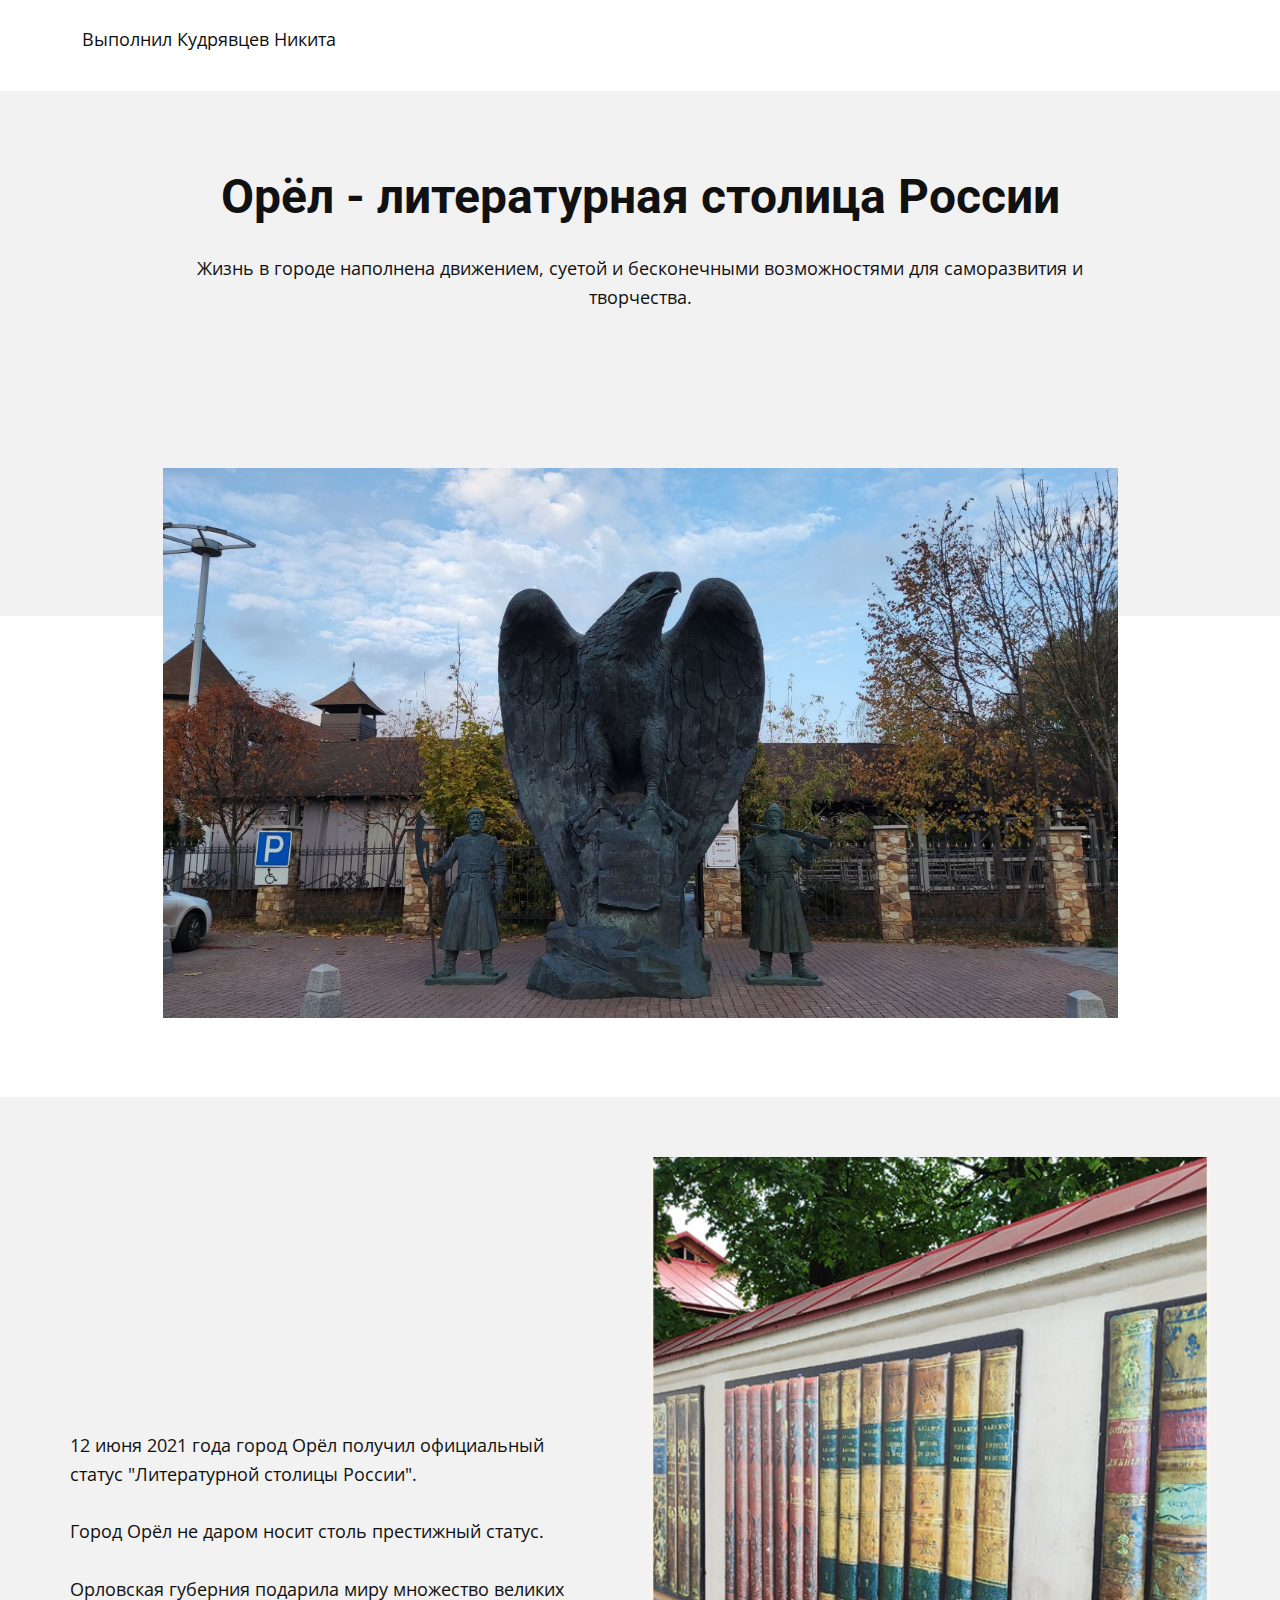
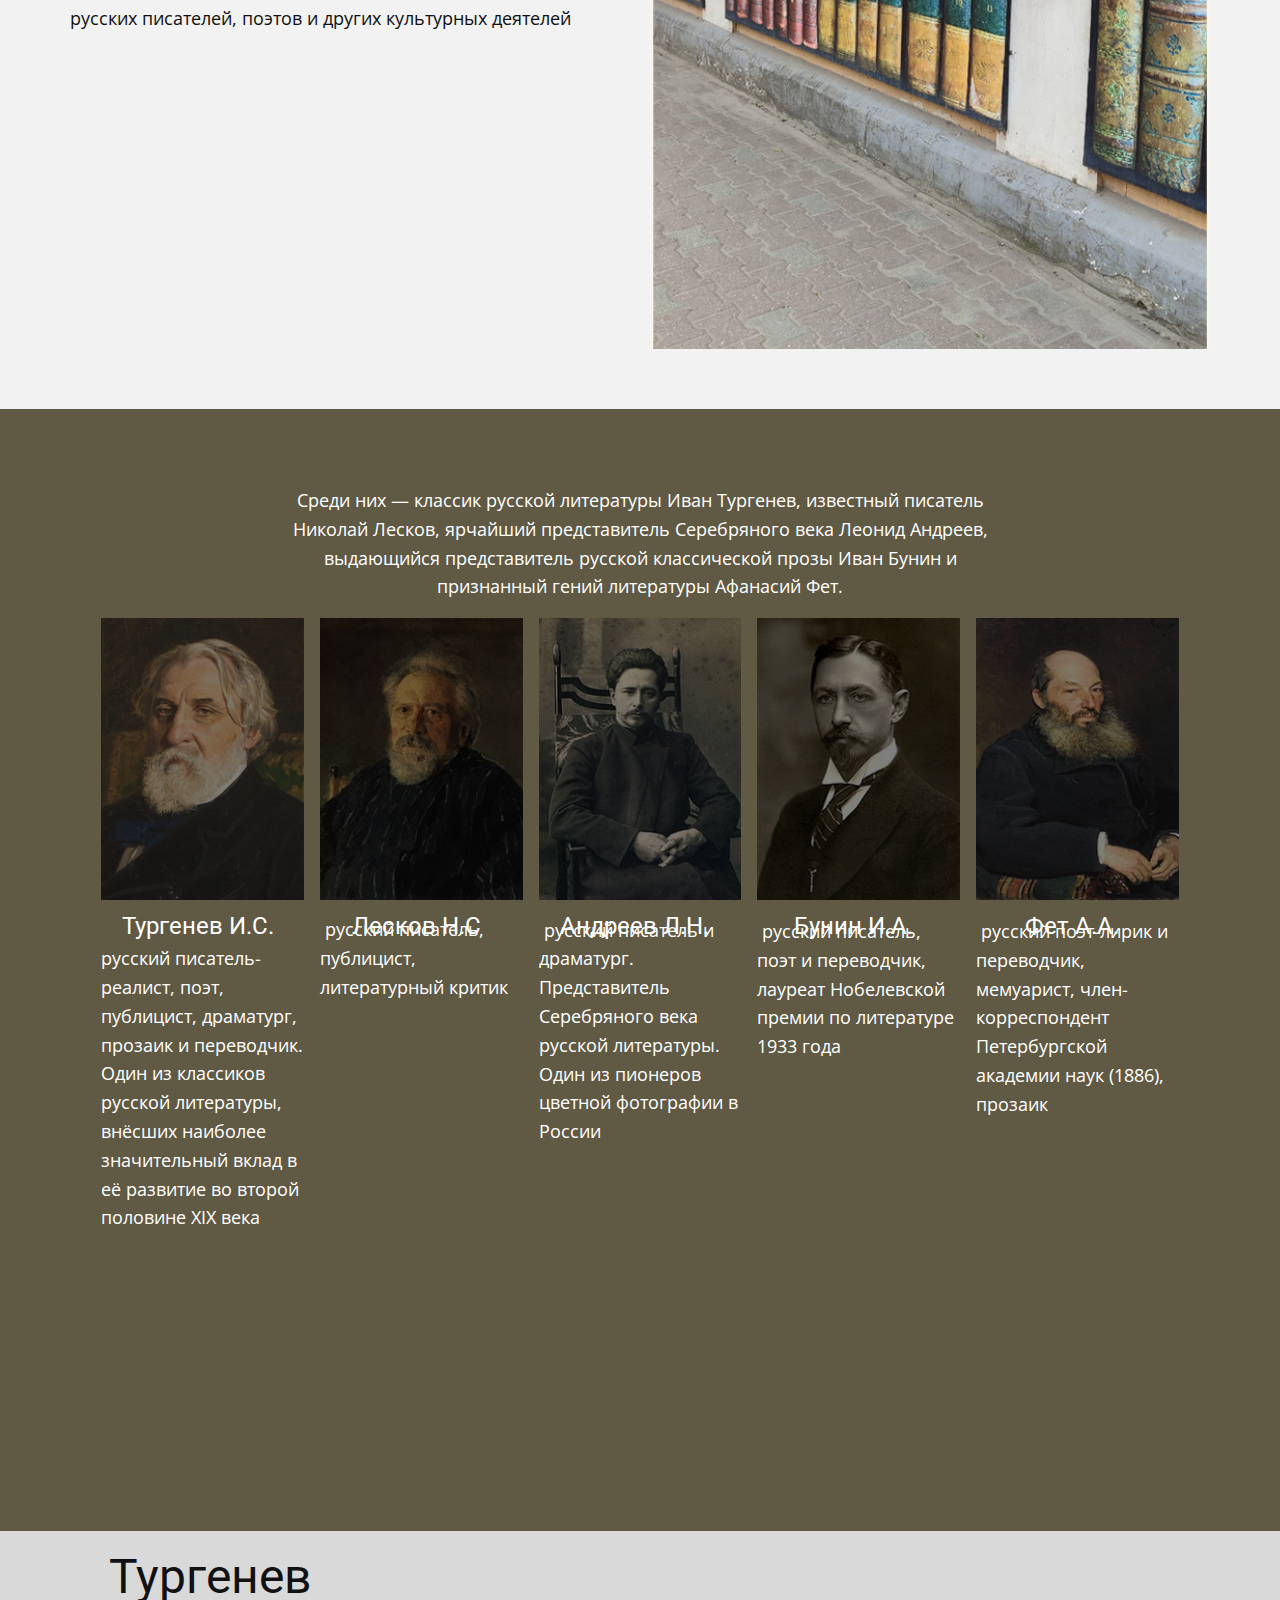
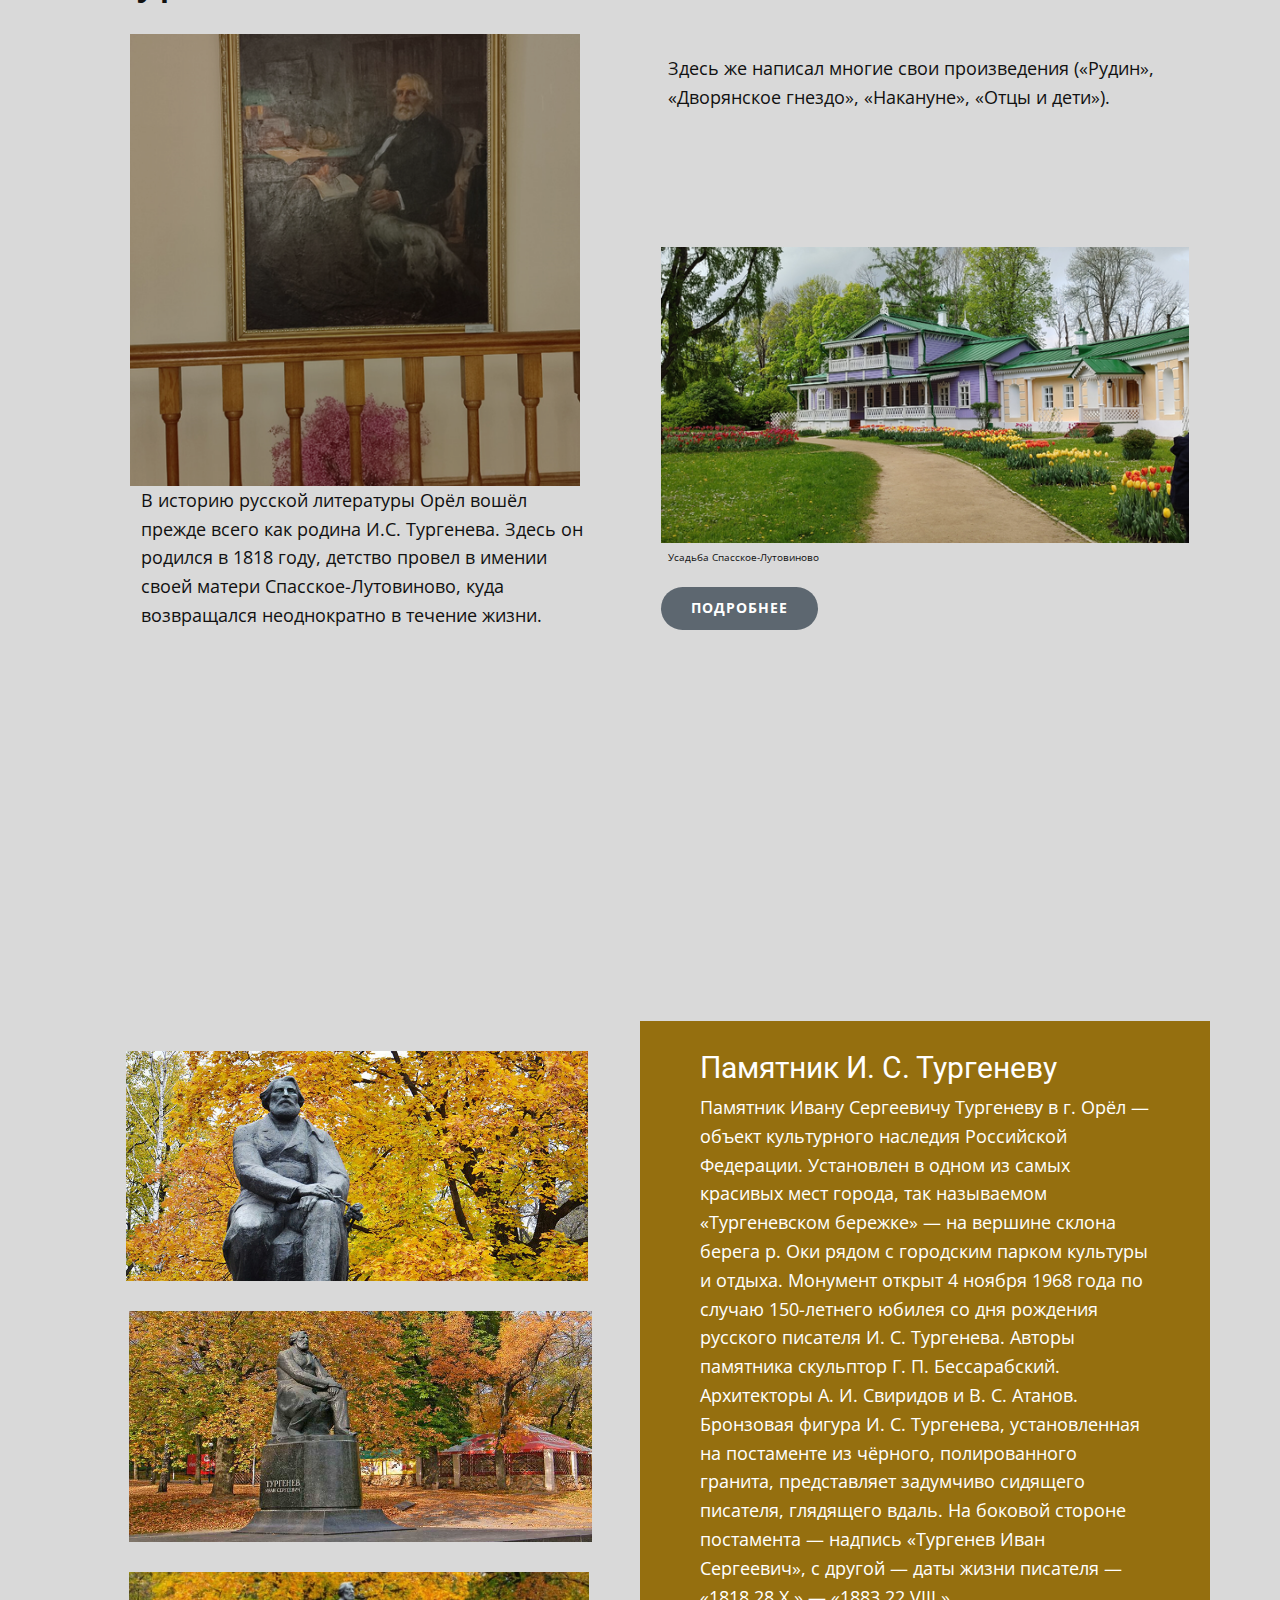
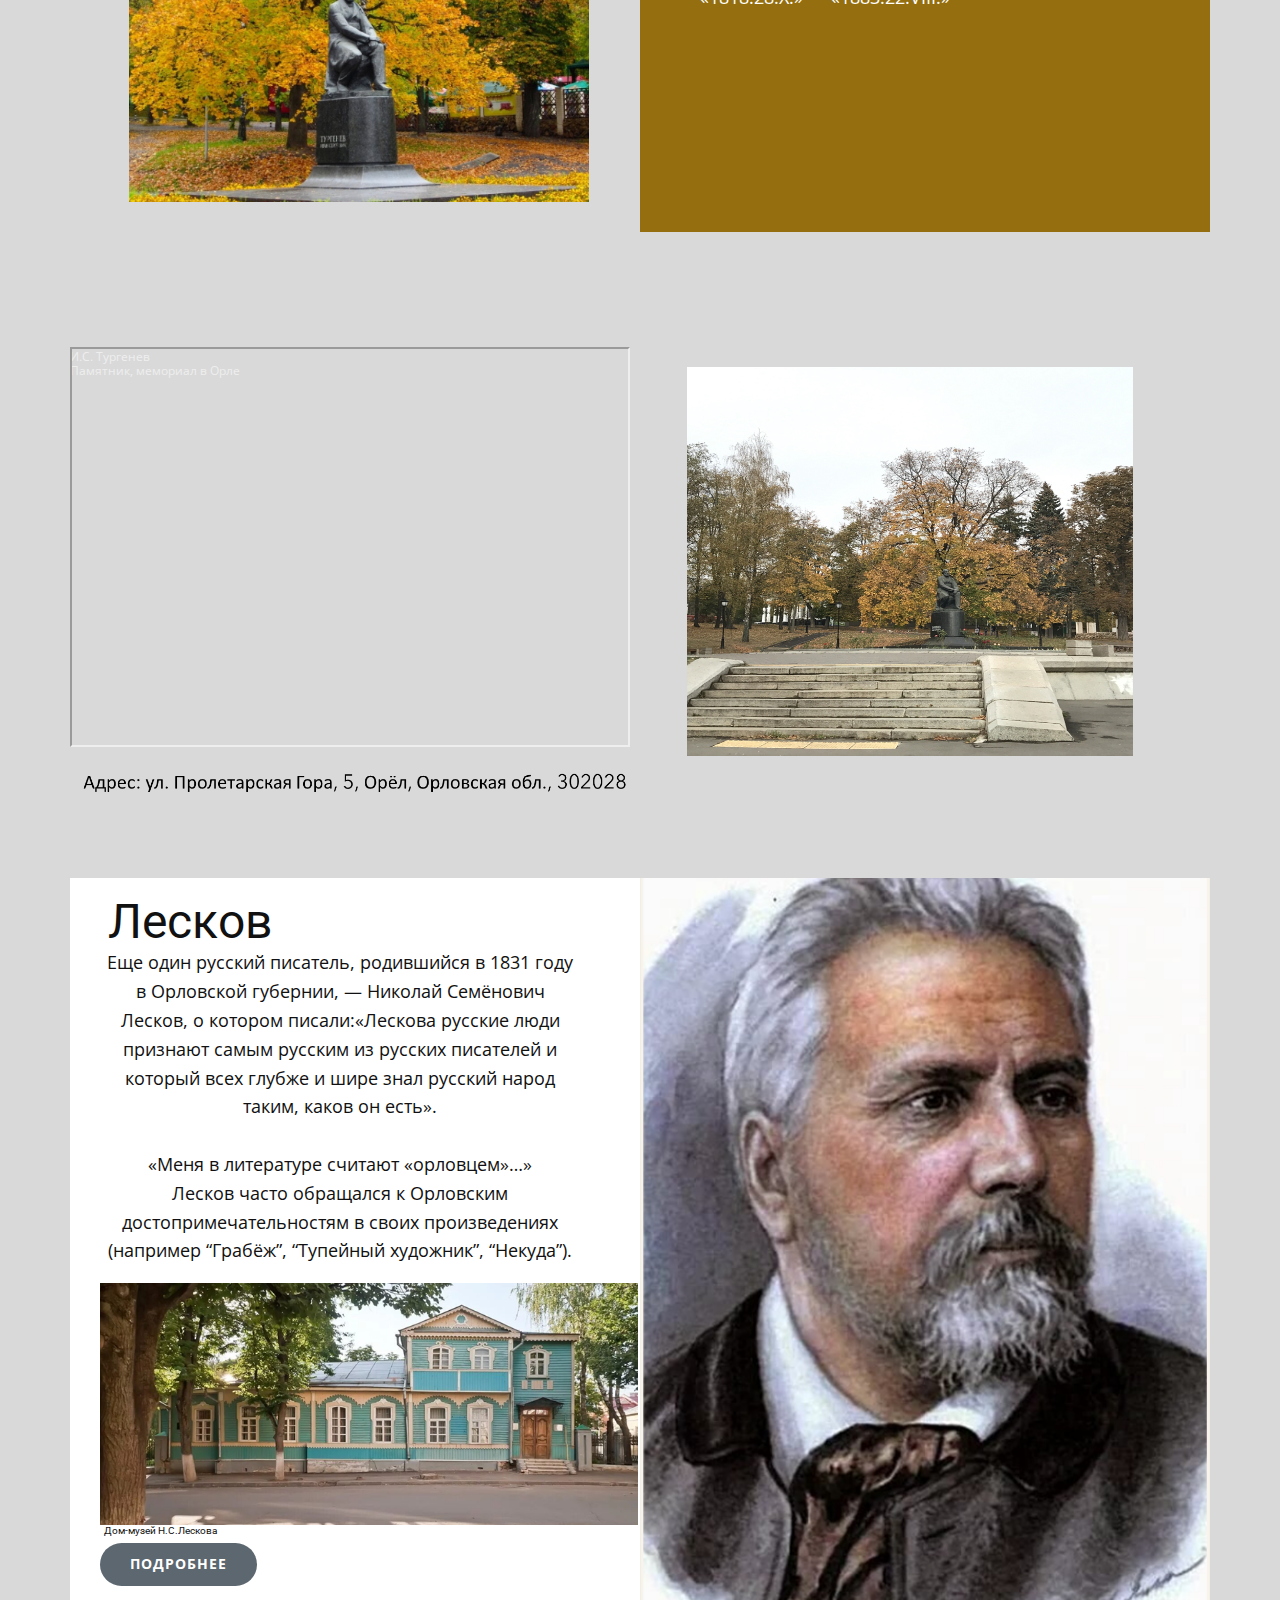
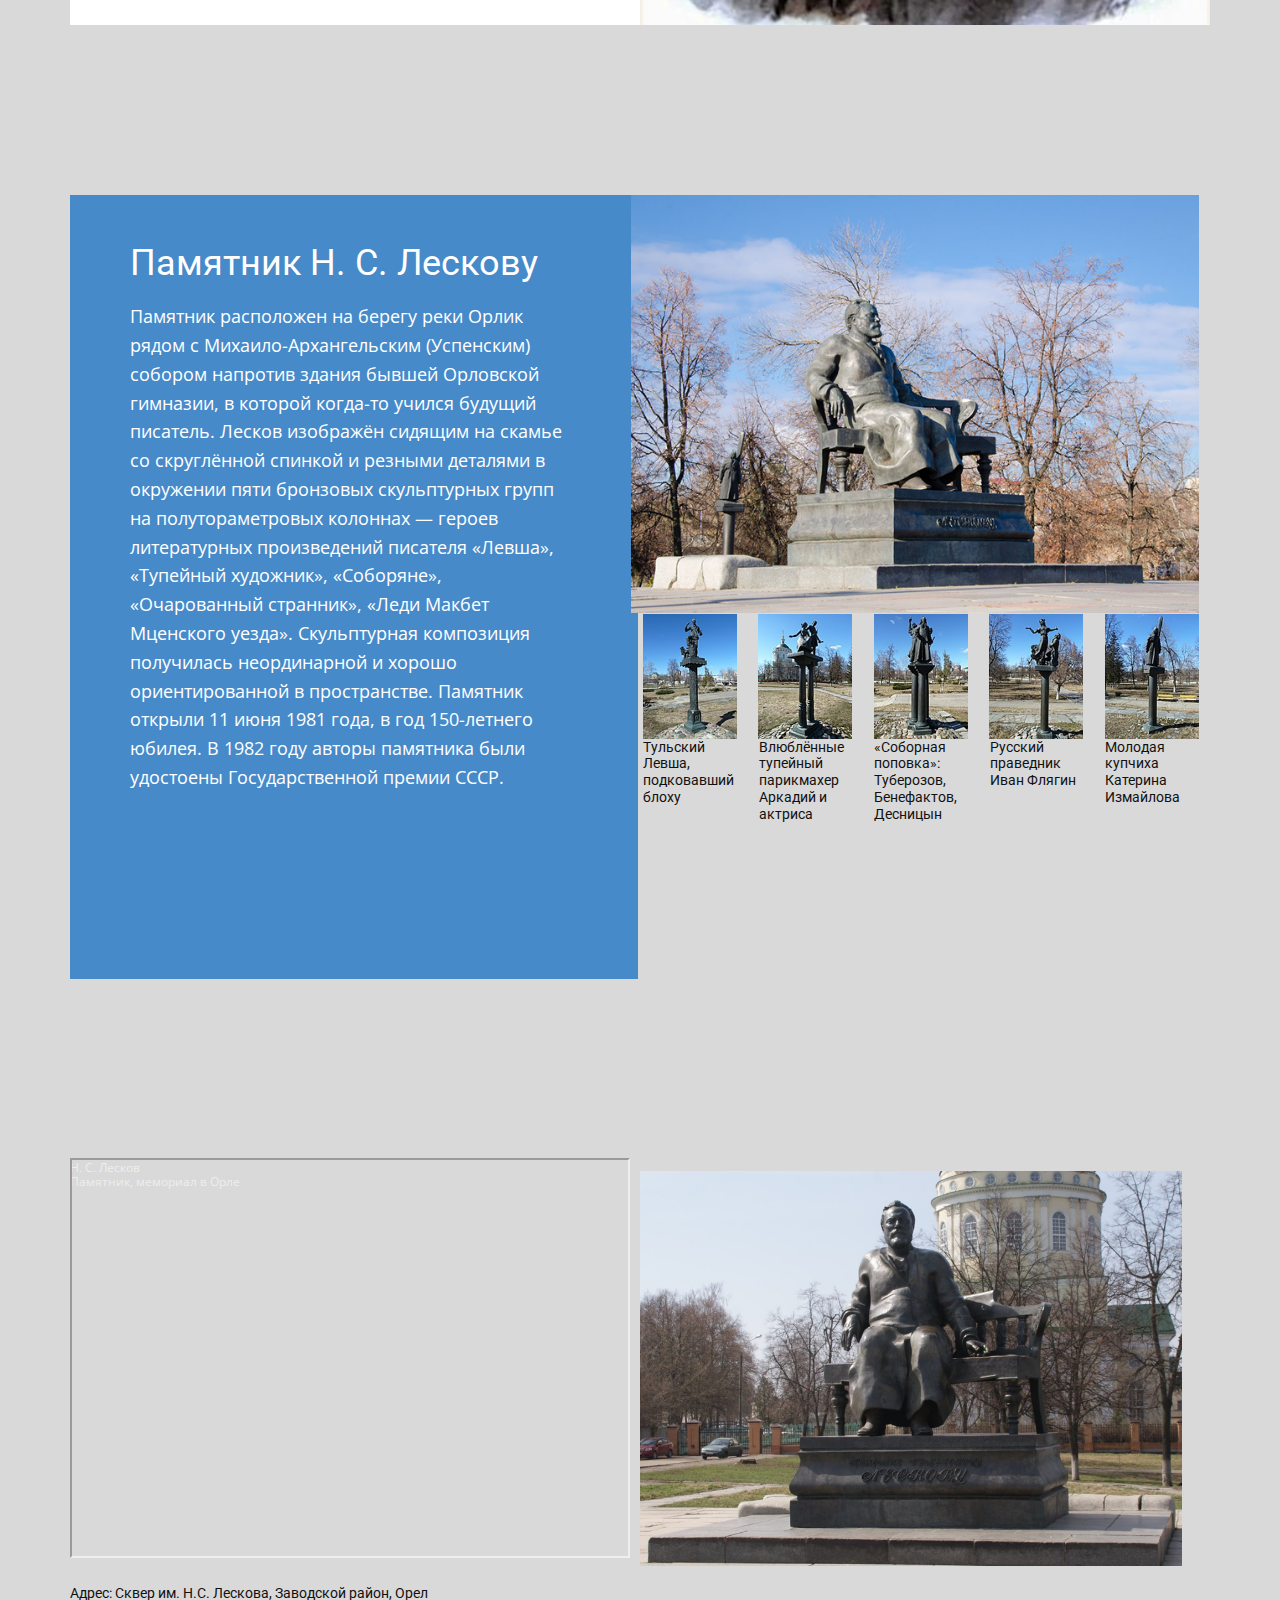
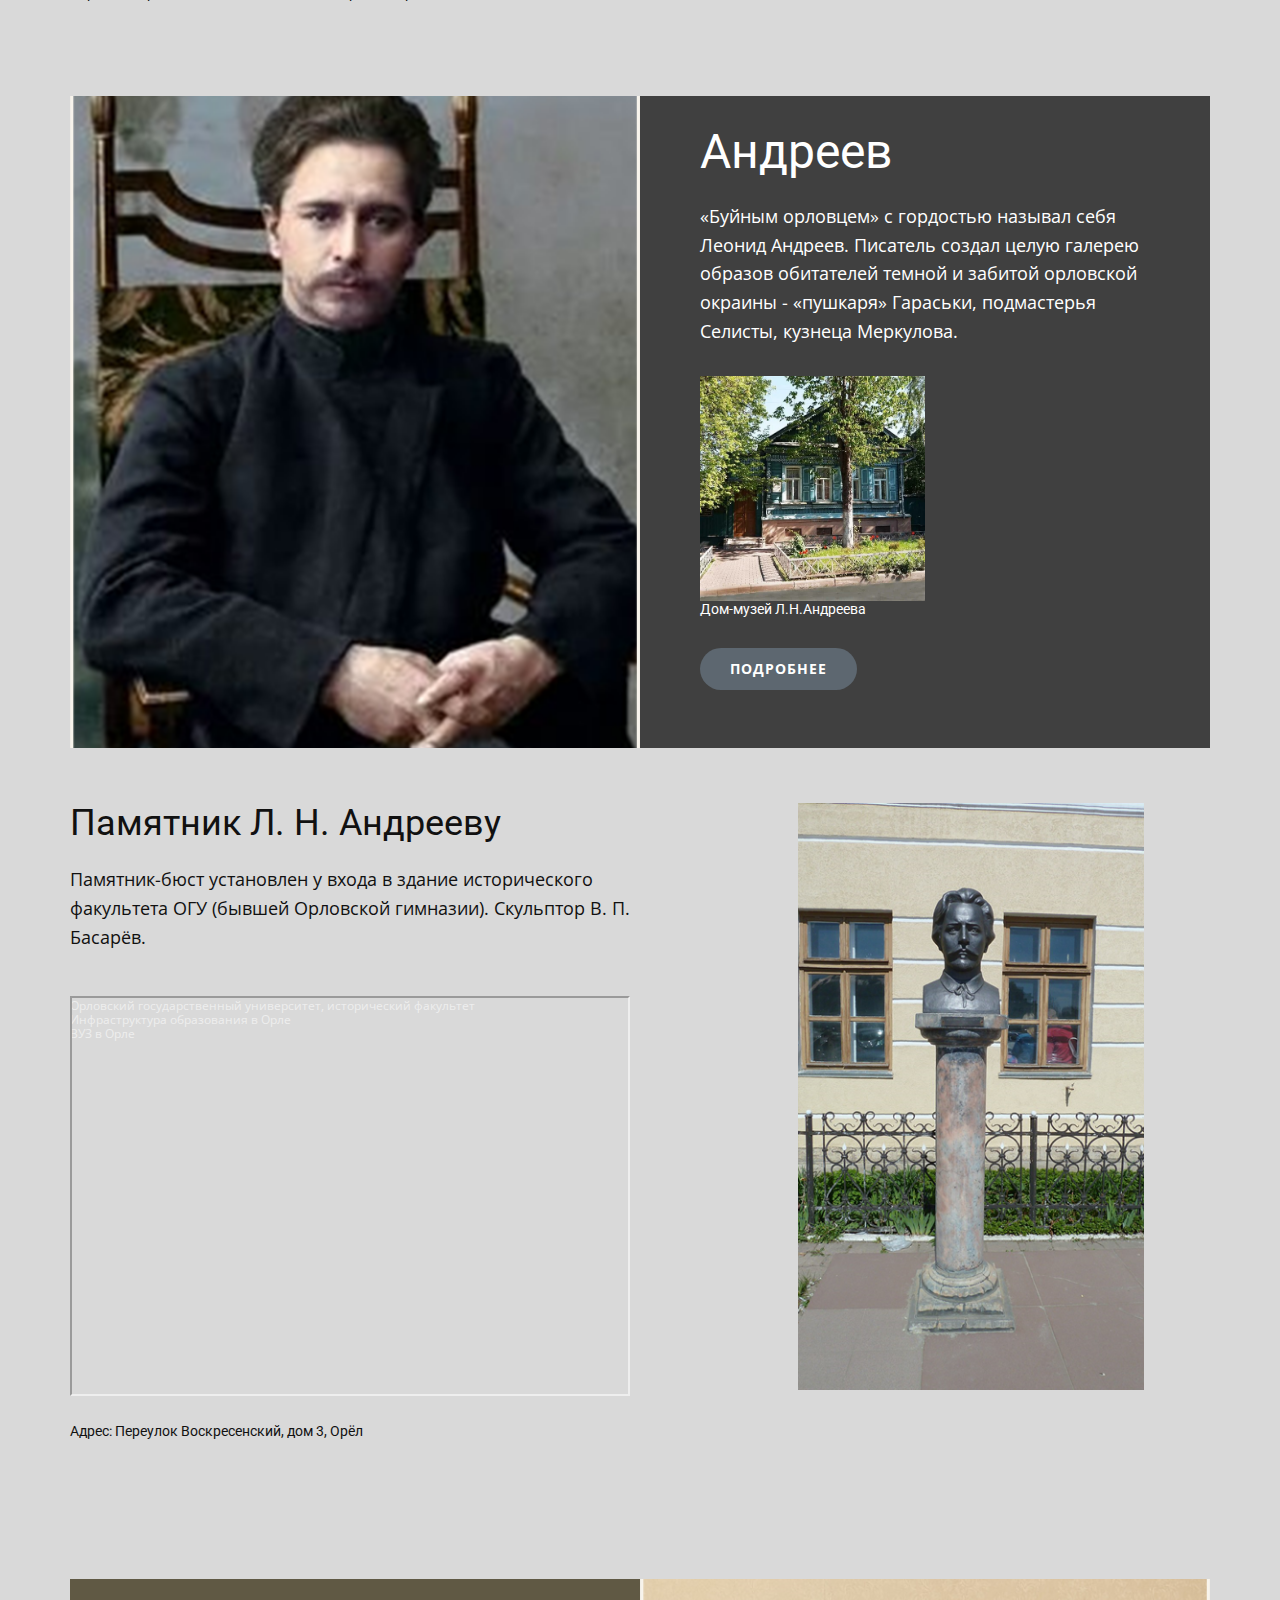
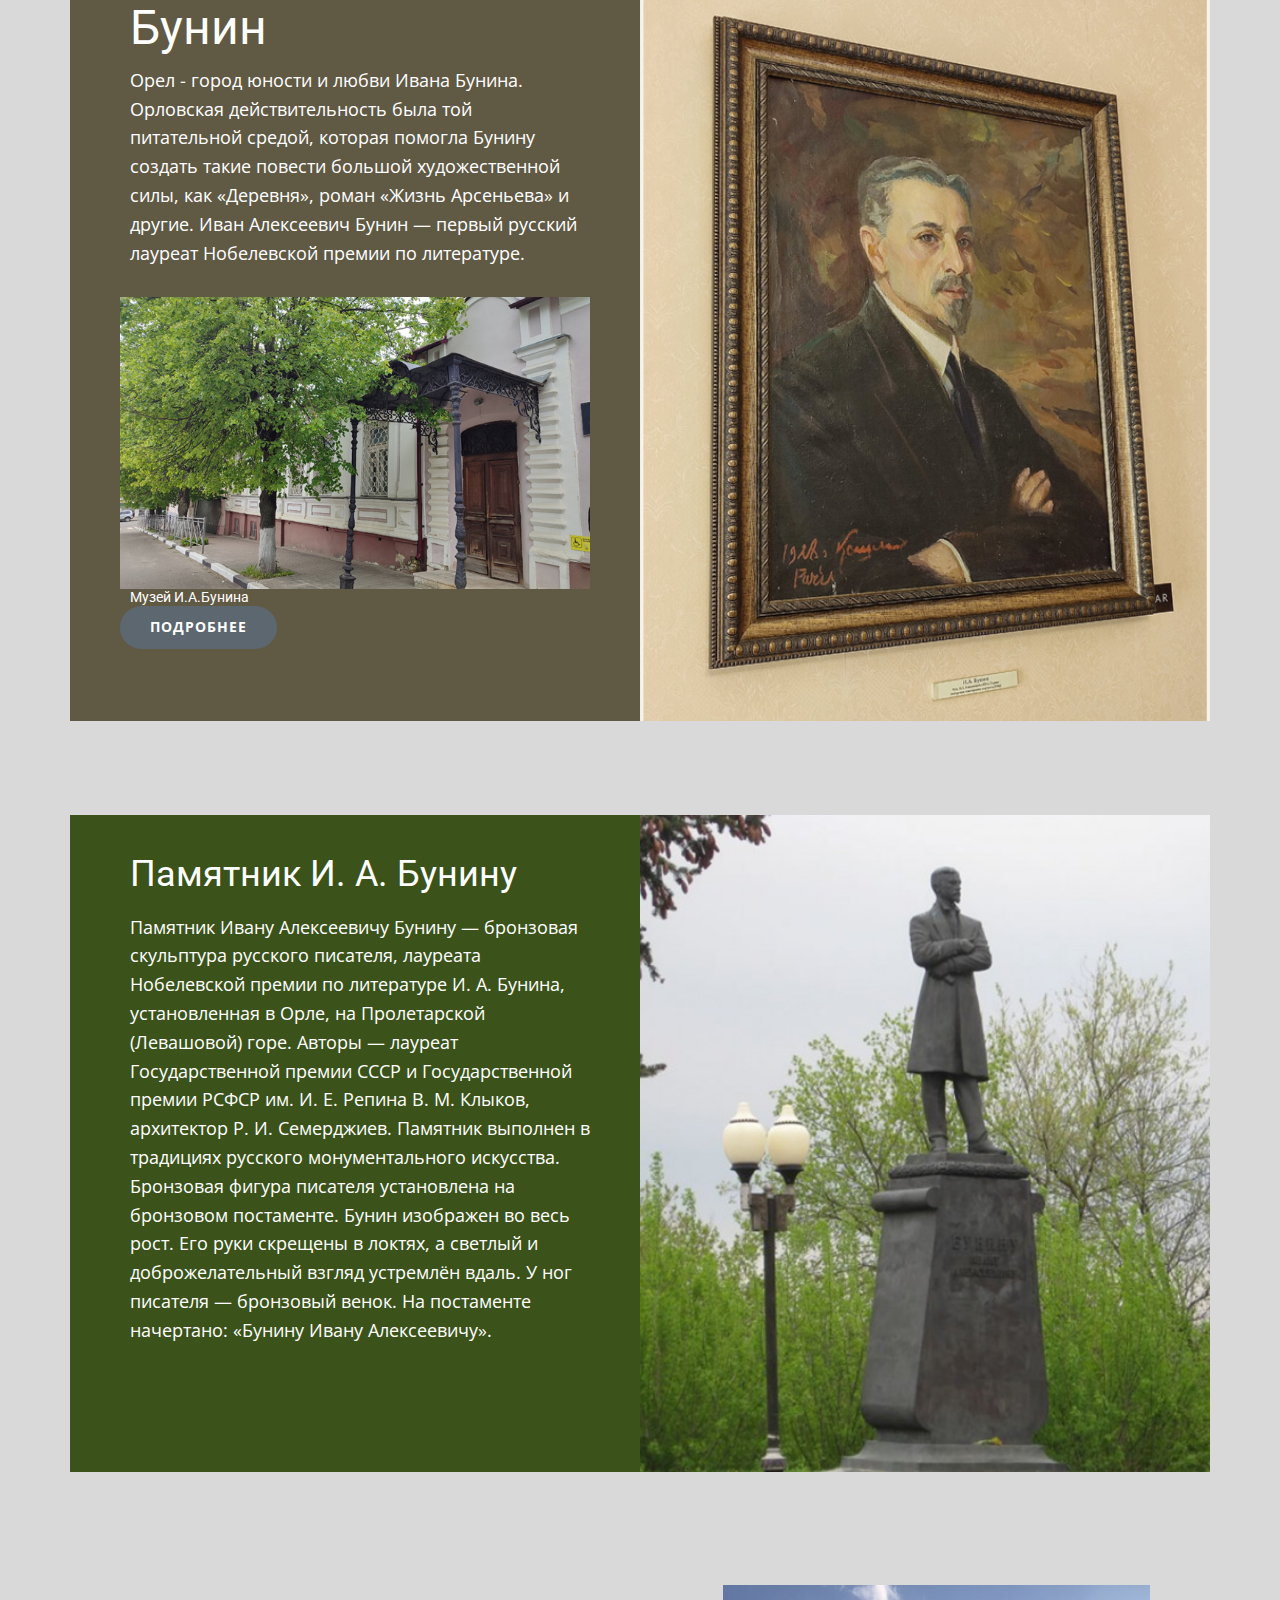
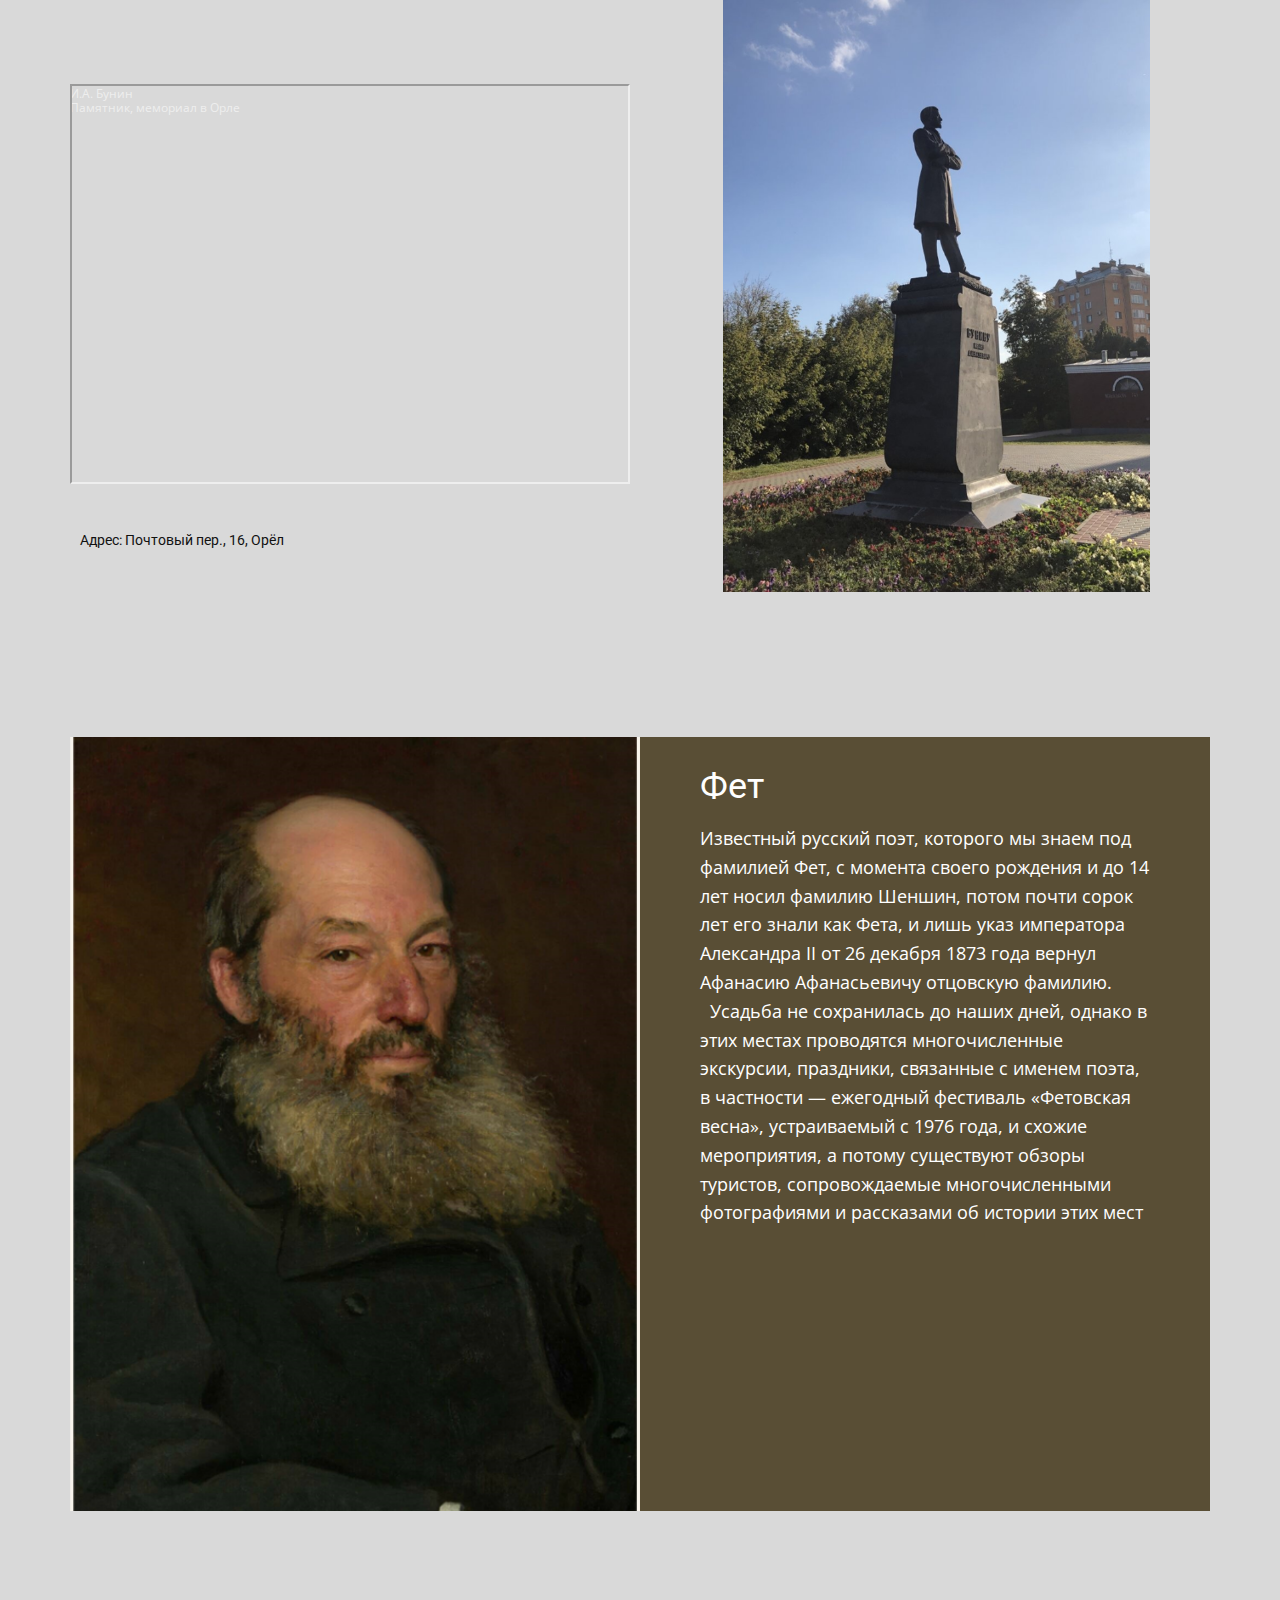
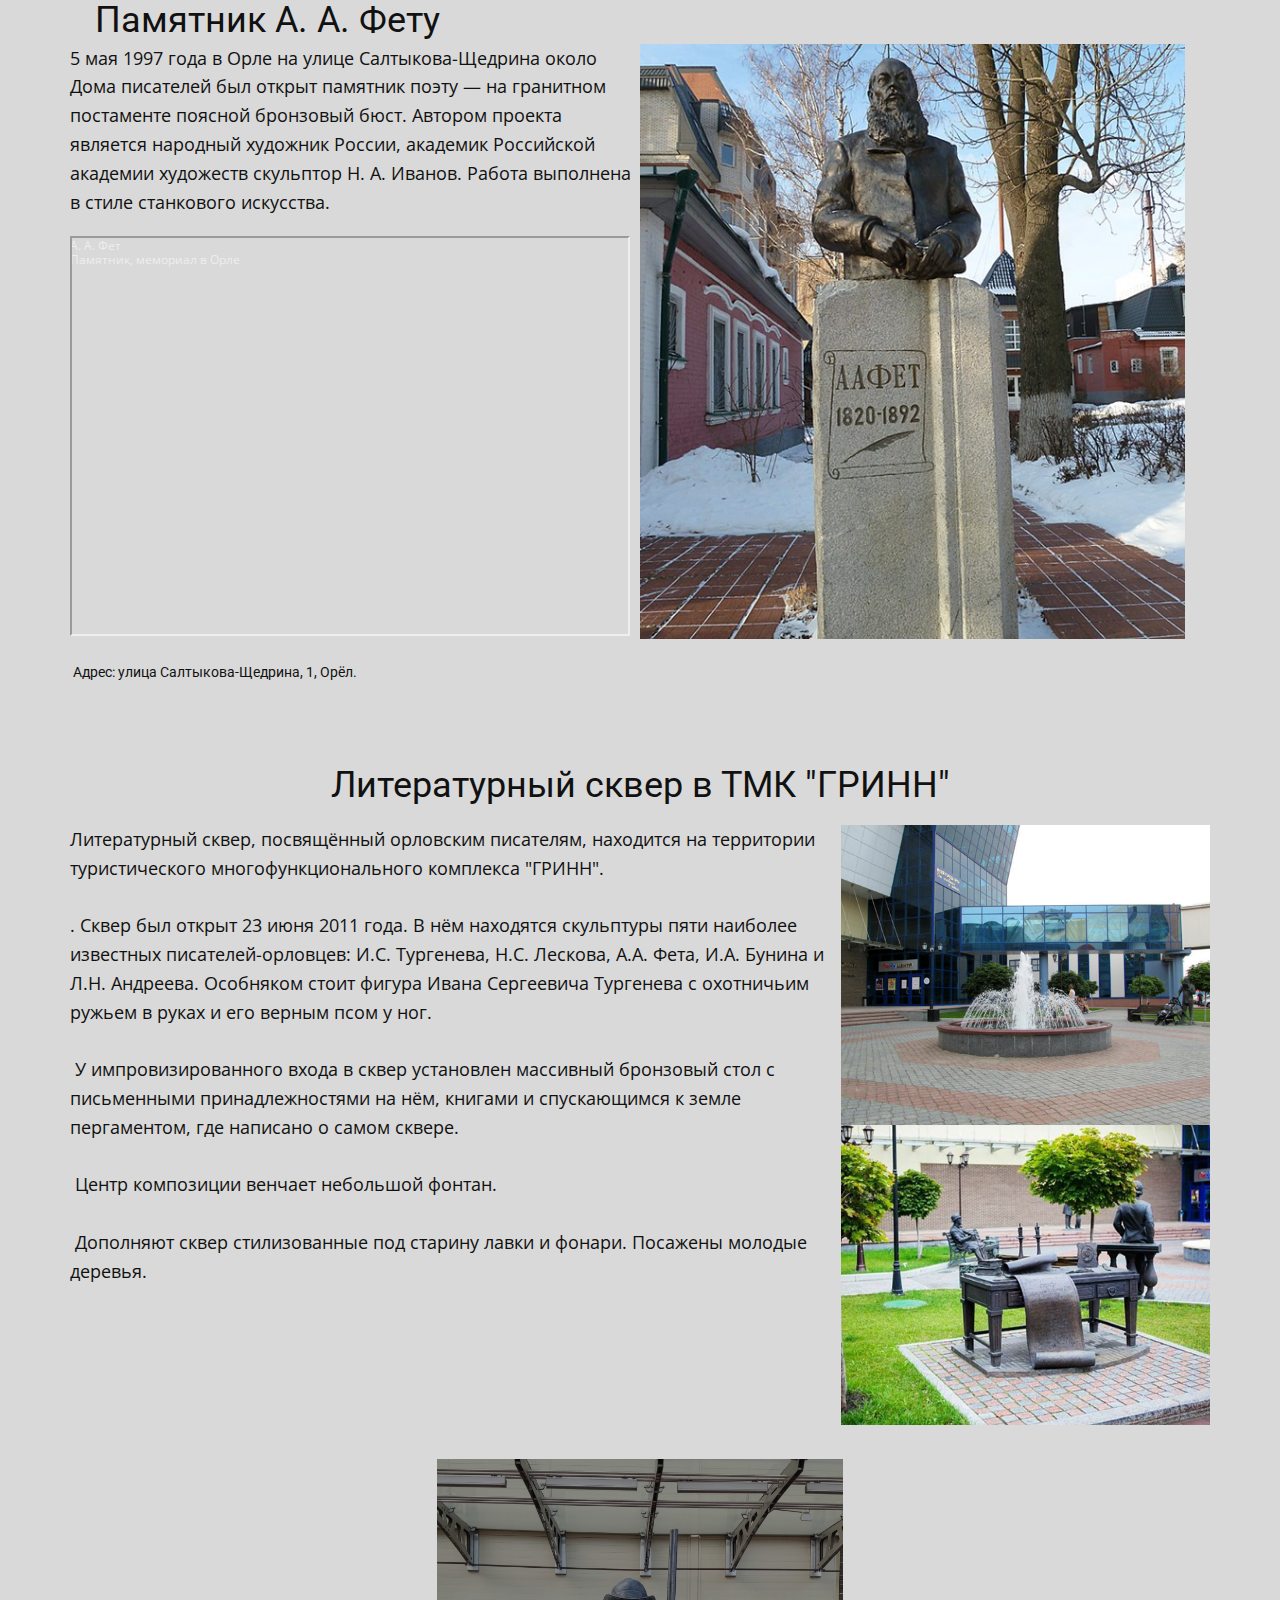
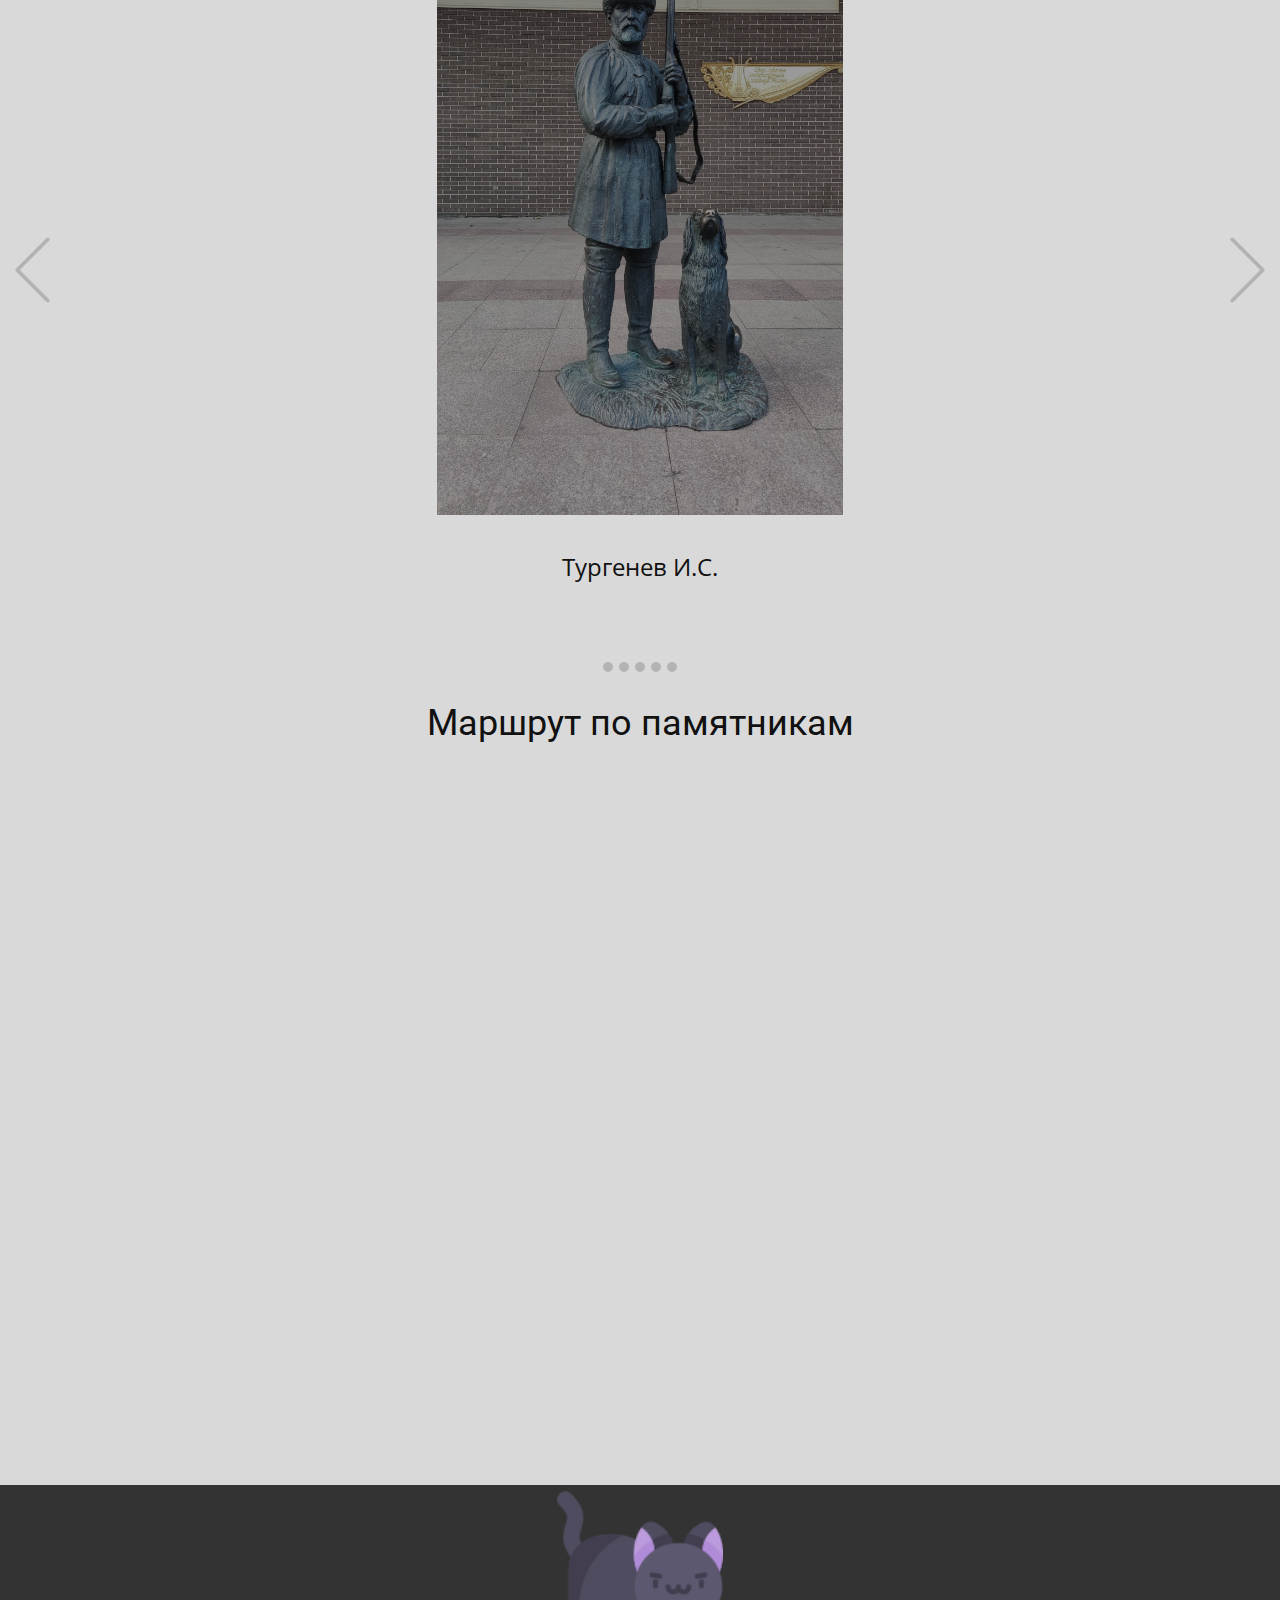
==== commit 76330b9a: "Update index.html" ====
--- a/index.html
+++ b/index.html
@@ -181,8 +181,8 @@
 фотографии в России</p>
         <p class="u-align-left u-text u-text-10"> &nbsp;русский писатель, поэт и
 переводчик, лауреат Нобелевской премии по литературе 1933 года</p>
-        <p class="u-align-left u-text u-text-11"> &nbsp;русский писатель, поэт и
-переводчик, лауреат Нобелевской премии по литературе 1933 года</p>
+        <p class="u-align-left u-text u-text-11"> &nbsp;русский поэт-лирик и переводчик, мемуарист, член-корреспондент Петербургской академии наук (1886), прозаик
+</p>
       </div>
     </section>
     <section class="u-clearfix u-grey-15 u-section-4" id="sec-0951">
@@ -639,4 +639,4 @@
     <section class="u-backlink u-clearfix u-grey-80">
          </section>
   
-</body></html>+</body></html>
